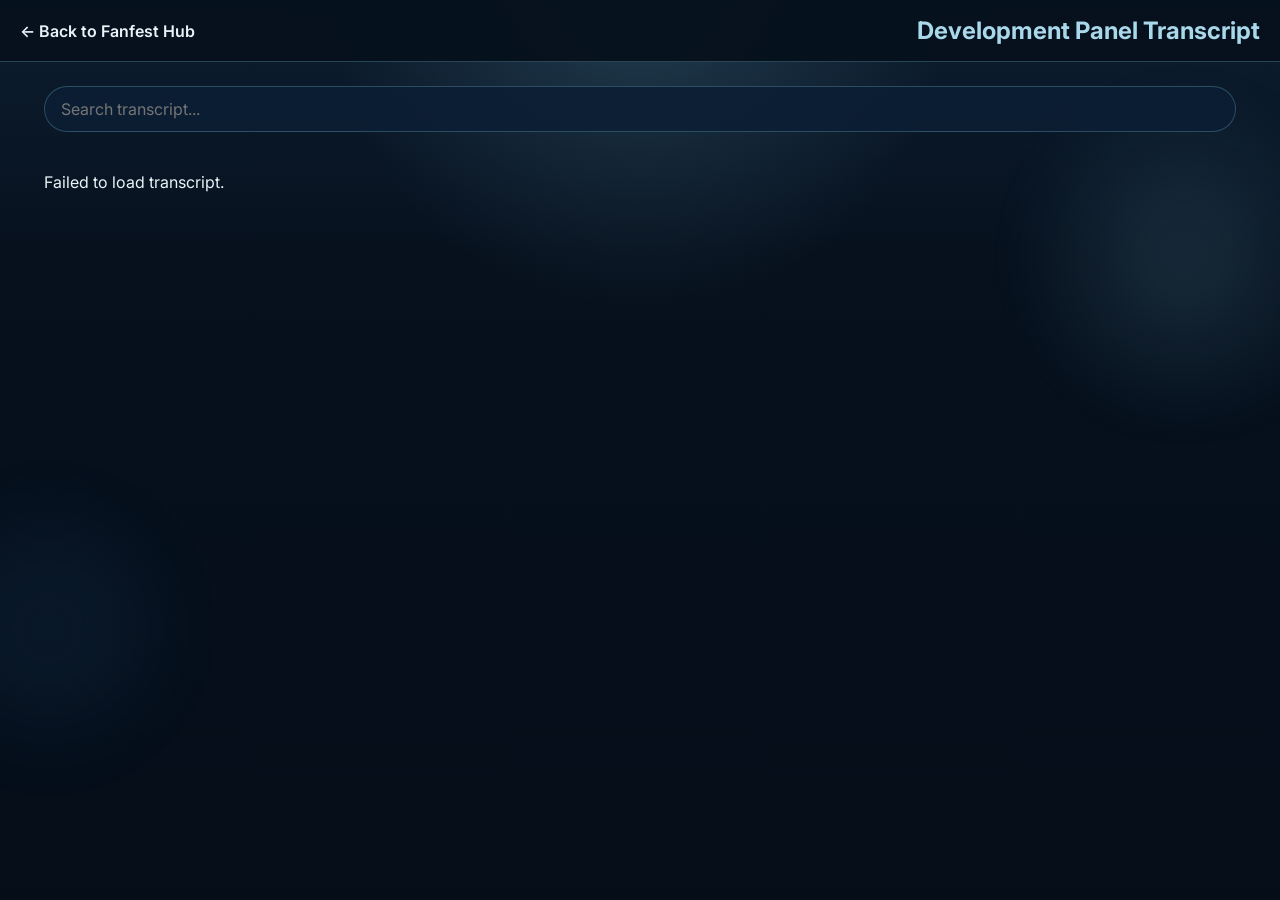
==== dev-panel.html @ 181be1bd "feat: add transcript pages with EU/JP placeholder sections" ====
<!doctype html>
<html lang="en">
  <head>
    <meta charset="utf-8" />
    <meta name="viewport" content="width=device-width, initial-scale=1" />
    <title>FFXIV Evercold Fanfest 2026 - Development Panel Transcript</title>
    <meta name="description" content="Full transcript of the FFXIV NA Fanfest 2026 Development Panel where Evercold's new systems were discussed." />
    <link rel="preconnect" href="https://fonts.googleapis.com" />
    <link rel="preconnect" href="https://fonts.gstatic.com" crossorigin />
    <link href="https://fonts.googleapis.com/css2?family=Inter:wght@400;500;600;700;800&display=swap" rel="stylesheet" />
    <link rel="stylesheet" href="./style.css" />
  </head>
  <body>
    <div class="transcript-page-shell">
      <header class="transcript-header">
        <div class="transcript-header__content">
          <a href="./index.html" class="back-link">← Back to Fanfest Hub</a>
          <h1 id="transcript-title">Development Panel Transcript</h1>
        </div>
      </header>

      <main class="transcript-main">
        <input type="search" id="search-input" placeholder="Search transcript..." />
        <div id="transcript-container" data-transcript="./devpanel_transcript.json"></div>
      </main>
    </div>

    <script src="./transcript.js"></script>
  </body>
</html>
---- style.css ----
:root {
  --bg: #07111e;
  --bg-alt: #0d1e30;
  --panel: rgba(12, 30, 52, 0.88);
  --panel-strong: rgba(7, 17, 30, 0.96);
  --ice: #7ec8e3;
  --ice-bright: #a8d8ea;
  --ice-cold: #4a90d9;
  --ice-deep: #1e3a5f;
  --silver: #b8d4e3;
  --frost: #e8f4f8;
  --border: rgba(126, 200, 227, 0.28);
  --border-strong: rgba(126, 200, 227, 0.55);
  --gold: #7ec8e3;
  --gold-soft: #a8d8ea;
  --text: var(--frost);
  --text-soft: rgba(232, 244, 248, 0.78);
  --text-muted: rgba(184, 212, 227, 0.62);
  --success: #77dd77;
  --danger: #ff8f8f;
  --shadow-soft: 0 18px 40px rgba(0, 0, 0, 0.28);
  --shadow-strong: 0 28px 80px rgba(0, 0, 0, 0.36);
  --radius-xl: 32px;
  --radius-lg: 24px;
  --radius-md: 18px;
  --radius-sm: 14px;
  --max-width: 1240px;
  --transition-fast: 180ms ease;
  --transition-base: 280ms cubic-bezier(0.2, 0.8, 0.2, 1);
}

* {
  box-sizing: border-box;
}

html {
  scroll-behavior: smooth;
  scrollbar-color: rgba(126, 200, 227, 0.55) rgba(7, 17, 30, 0.9);
}

body {
  margin: 0;
  min-height: 100vh;
  overflow-x: hidden;
  font-family: "Inter", system-ui, -apple-system, BlinkMacSystemFont, "Segoe UI", sans-serif;
  color: var(--text);
  background:
    radial-gradient(circle at top, rgba(126, 200, 227, 0.18), transparent 28%),
    linear-gradient(180deg, #0d1e30 0%, var(--bg) 28%, #040d18 100%);
}

body::before,
body::after {
  content: "";
  position: fixed;
  inset: auto;
  z-index: -1;
  pointer-events: none;
  filter: blur(28px);
  opacity: 0.45;
}

body::before {
  top: 4rem;
  right: -6rem;
  width: 24rem;
  height: 24rem;
  background: radial-gradient(circle, rgba(126, 200, 227, 0.34), transparent 65%);
}

body::after {
  left: -8rem;
  bottom: 6rem;
  width: 22rem;
  height: 22rem;
  background: radial-gradient(circle, rgba(74, 144, 217, 0.22), transparent 65%);
}

img,
iframe {
  display: block;
  max-width: 100%;
}

a {
  color: var(--gold-soft);
  text-decoration-color: rgba(168, 216, 234, 0.36);
  text-underline-offset: 0.18em;
}

a:hover {
  text-decoration-color: currentcolor;
}

button,
input,
textarea,
select {
  font: inherit;
}

::selection {
  background: rgba(126, 200, 227, 0.28);
  color: var(--frost);
}

::-webkit-scrollbar {
  width: 0.85rem;
}

::-webkit-scrollbar-track {
  background: rgba(7, 17, 30, 0.88);
}

::-webkit-scrollbar-thumb {
  border: 3px solid rgba(7, 17, 30, 0.88);
  border-radius: 999px;
  background: linear-gradient(180deg, rgba(126, 200, 227, 0.6), rgba(74, 144, 217, 0.45));
}

:focus-visible {
  outline: 2px solid rgba(168, 216, 234, 0.95);
  outline-offset: 3px;
}

.skip-link {
  position: absolute;
  top: -4rem;
  left: 1rem;
  z-index: 50;
  padding: 0.85rem 1.1rem;
  border-radius: 999px;
  background: rgba(232, 244, 248, 0.96);
  color: #03111a;
  font-weight: 700;
  text-decoration: none;
  box-shadow: var(--shadow-soft);
}

.skip-link:focus {
  top: 1rem;
}

.container {
  width: min(100% - 2rem, var(--max-width));
  margin: 0 auto;
}

.page-shell {
  position: relative;
}

.stack-xl {
  display: grid;
  gap: clamp(2rem, 5vw, 3rem);
  padding-bottom: 4rem;
}

.stack-md {
  display: grid;
  gap: 1.5rem;
}

.hero {
  position: relative;
  overflow: clip;
  padding: clamp(3.5rem, 7vw, 5.75rem) 0 clamp(2rem, 5vw, 3.5rem);
}

.hero__backdrop {
  position: absolute;
  inset: 0;
  background:
    radial-gradient(circle at 12% 18%, rgba(126, 200, 227, 0.18), transparent 26%),
    radial-gradient(circle at 85% 15%, rgba(168, 216, 234, 0.18), transparent 25%),
    linear-gradient(180deg, rgba(255, 255, 255, 0.03), transparent 32%);
  pointer-events: none;
}

.hero__content {
  position: relative;
}

.hero__grid {
  display: grid;
  grid-template-columns: minmax(0, 1.2fr) minmax(18rem, 0.8fr);
  gap: clamp(1.5rem, 3.5vw, 2.5rem);
  align-items: stretch;
}

.hero__copy,
.hero__visual-card {
  position: relative;
  border: 1px solid var(--border);
  border-radius: var(--radius-xl);
  background:
    linear-gradient(180deg, rgba(255, 255, 255, 0.05), rgba(255, 255, 255, 0.015) 30%),
    var(--panel);
  box-shadow: var(--shadow-strong);
  backdrop-filter: blur(18px);
}

.hero__copy {
  display: grid;
  gap: clamp(0.95rem, 2vw, 1.3rem);
  align-content: start;
  padding: clamp(1.6rem, 4vw, 2.4rem);
}

.hero__visual-card {
  display: grid;
  gap: 1rem;
  align-content: start;
  padding: 1.1rem;
  overflow: hidden;
}

.hero__visual-badge {
  justify-self: start;
  align-self: start;
  height: fit-content;
  padding: 0.45rem 0.8rem;
  border: 1px solid rgba(119, 221, 119, 0.32);
  border-radius: 999px;
  background: rgba(119, 221, 119, 0.12);
  color: #d4ffd4;
  font-size: 0.78rem;
  font-weight: 700;
  letter-spacing: 0.08em;
  text-transform: uppercase;
}

.hero__visual-brand {
  position: relative;
  display: grid;
  place-items: center;
  min-height: clamp(13rem, 28vw, 18rem);
  padding: clamp(1.25rem, 3vw, 1.75rem);
  border: 1px solid rgba(255, 255, 255, 0.08);
  border-radius: calc(var(--radius-lg) - 4px);
  background:
    radial-gradient(circle at 18% 18%, rgba(168, 216, 234, 0.2), transparent 34%),
    radial-gradient(circle at 78% 22%, rgba(126, 200, 227, 0.16), transparent 28%),
    linear-gradient(160deg, rgba(255, 255, 255, 0.06), rgba(255, 255, 255, 0.02) 38%, rgba(7, 17, 30, 0.32));
  box-shadow:
    inset 0 1px 0 rgba(255, 255, 255, 0.06),
    var(--shadow-soft);
  isolation: isolate;
  overflow: hidden;
}

.hero__visual-brand::before,
.hero__visual-brand::after {
  content: "";
  position: absolute;
  inset: 0;
  pointer-events: none;
}

.hero__visual-brand::before {
  background:
    linear-gradient(125deg, rgba(255, 255, 255, 0.1), transparent 18%),
    linear-gradient(35deg, transparent 0 62%, rgba(168, 216, 234, 0.12) 62% 70%, transparent 70%);
  mix-blend-mode: screen;
}

.hero__visual-brand::after {
  inset: 1rem;
  border: 1px solid rgba(168, 216, 234, 0.18);
  border-radius: calc(var(--radius-lg) - 8px);
}

.hero__visual-brand > * {
  position: relative;
  z-index: 1;
}

.hero__artwork {
  width: 100%;
  min-height: clamp(11rem, 24vw, 15rem);
  object-fit: cover;
  border-radius: calc(var(--radius-lg) - 4px);
  border: 1px solid rgba(255, 255, 255, 0.07);
  background: rgba(255, 255, 255, 0.02);
}

.hero__visual-copy {
  display: grid;
  gap: 0.5rem;
}

.hero__visual-copy p {
  margin: 0;
  color: var(--text-soft);
  line-height: 1.7;
}

.hero__visual-title {
  color: var(--text);
  font-size: 1.05rem;
  font-weight: 700;
}

.hero__stats {
  display: grid;
  grid-template-columns: repeat(3, minmax(0, 1fr));
  gap: 0.8rem;
}

.hero__stat {
  display: grid;
  gap: 0.2rem;
  padding: 0.9rem;
  border: 1px solid rgba(255, 255, 255, 0.07);
  border-radius: var(--radius-md);
  background: rgba(255, 255, 255, 0.035);
}

.hero__stat-value {
  color: var(--ice-bright);
  font-size: 1.05rem;
  font-weight: 800;
}

.hero__stat-label {
  color: var(--text-muted);
  font-size: 0.82rem;
}

.evercold-logo {
  width: min(100%, 25rem);
  max-width: 100%;
  height: auto;
  margin: 0;
  justify-self: center;
  filter: drop-shadow(0 4px 20px rgba(126, 200, 227, 0.35));
}

.hero__trailer {
  position: relative;
  display: grid;
  justify-self: start;
  width: min(100%, 34rem);
  aspect-ratio: 16 / 9;
  margin-block-end: clamp(0.2rem, 0.8vw, 0.5rem);
  overflow: hidden;
  border: 1px solid rgba(126, 200, 227, 0.22);
  border-radius: var(--radius-lg);
  background:
    linear-gradient(180deg, rgba(255, 255, 255, 0.04), rgba(255, 255, 255, 0.015)),
    rgba(7, 17, 30, 0.7);
  box-shadow:
    inset 0 1px 0 rgba(255, 255, 255, 0.04),
    var(--shadow-soft);
  isolation: isolate;
}

.hero__trailer::before {
  content: "";
  position: absolute;
  inset: 0 0 auto;
  z-index: 3;
  height: 1px;
  background: linear-gradient(90deg, transparent, rgba(168, 216, 234, 0.72), transparent);
  pointer-events: none;
}

.hero__trailer::after {
  content: "";
  position: absolute;
  inset: 0;
  z-index: 3;
  border-radius: inherit;
  box-shadow: inset 0 0 0 1px rgba(255, 255, 255, 0.04);
  pointer-events: none;
}

.hero__trailer > * {
  grid-area: 1 / 1;
}

.hero__trailer-poster,
.hero__trailer-player,
.hero__trailer-frame {
  width: 100%;
  height: 100%;
  border-radius: inherit;
}

.hero__trailer-poster {
  position: relative;
  display: block;
  padding: 0;
  border: 0;
  background: transparent;
  color: var(--text);
  cursor: pointer;
  text-align: left;
  transition:
    opacity var(--transition-base),
    transform var(--transition-base),
    filter var(--transition-base);
}

.hero__trailer-image,
.hero__trailer-veil,
.hero__trailer-crystals,
.hero__trailer-badge,
.hero__trailer-play,
.hero__trailer-copy {
  position: absolute;
}

.hero__trailer-image,
.hero__trailer-veil,
.hero__trailer-crystals {
  inset: 0;
}

.hero__trailer-image {
  width: 100%;
  height: 100%;
  object-fit: cover;
  filter: saturate(0.82) brightness(0.68);
  transform: scale(1.02);
  transition:
    transform 420ms var(--transition-base),
    filter 420ms var(--transition-base);
}

.hero__trailer-veil {
  background:
    linear-gradient(180deg, rgba(7, 17, 30, 0.08) 0%, rgba(7, 17, 30, 0.24) 28%, rgba(4, 10, 20, 0.86) 100%),
    radial-gradient(circle at 18% 18%, rgba(168, 216, 234, 0.34), transparent 26%),
    radial-gradient(circle at 82% 14%, rgba(126, 200, 227, 0.22), transparent 22%),
    linear-gradient(135deg, rgba(74, 144, 217, 0.22), rgba(7, 17, 30, 0.08) 50%, rgba(168, 216, 234, 0.16));
}

.hero__trailer-crystals {
  background:
    linear-gradient(125deg, rgba(255, 255, 255, 0.08), transparent 18%),
    linear-gradient(35deg, transparent 0 62%, rgba(168, 216, 234, 0.14) 62% 70%, transparent 70%),
    radial-gradient(circle at 78% 78%, rgba(168, 216, 234, 0.2), transparent 24%);
  mix-blend-mode: screen;
  opacity: 0.9;
}

.hero__trailer-badge {
  top: 1rem;
  left: 1rem;
  z-index: 1;
  padding: 0.48rem 0.8rem;
  border: 1px solid rgba(126, 200, 227, 0.28);
  border-radius: 999px;
  background: rgba(7, 17, 30, 0.58);
  color: var(--ice-bright);
  font-size: 0.7rem;
  font-weight: 700;
  letter-spacing: 0.16em;
  text-transform: uppercase;
  backdrop-filter: blur(12px);
}

.hero__trailer-play {
  top: 50%;
  left: 50%;
  z-index: 1;
  display: grid;
  place-items: center;
  width: clamp(4.25rem, 10vw, 5.4rem);
  aspect-ratio: 1;
  border: 1px solid rgba(168, 216, 234, 0.34);
  border-radius: 50%;
  background:
    linear-gradient(180deg, rgba(255, 255, 255, 0.16), rgba(126, 200, 227, 0.08)),
    rgba(7, 17, 30, 0.62);
  box-shadow:
    0 22px 40px rgba(0, 0, 0, 0.3),
    inset 0 1px 0 rgba(255, 255, 255, 0.14);
  backdrop-filter: blur(18px);
  transform: translate(-50%, -56%);
  transition:
    transform var(--transition-fast),
    box-shadow var(--transition-fast),
    border-color var(--transition-fast);
}

.hero__trailer-play::before {
  content: "";
  position: absolute;
  inset: -0.65rem;
  border: 1px solid rgba(168, 216, 234, 0.18);
  border-radius: inherit;
}

.hero__trailer-play-icon {
  width: 1.15rem;
  height: 1.35rem;
  margin-left: 0.22rem;
  clip-path: polygon(0 0, 100% 50%, 0 100%);
  background: linear-gradient(180deg, #f8fdff, var(--ice-bright));
}

.hero__trailer-copy {
  display: none;
}



.hero__trailer-player {
  position: relative;
  overflow: hidden;
  opacity: 0;
  transform: scale(0.985);
  transition:
    opacity var(--transition-base),
    transform var(--transition-base);
  background:
    linear-gradient(180deg, rgba(255, 255, 255, 0.03), transparent 36%),
    rgba(3, 10, 18, 0.92);
}

.hero__trailer-frame {
  background: #000;
}

.hero__trailer-poster:hover .hero__trailer-image,
.hero__trailer-poster:focus-visible .hero__trailer-image {
  filter: saturate(0.92) brightness(0.74);
  transform: scale(1.06);
}

.hero__trailer-poster:hover .hero__trailer-play,
.hero__trailer-poster:focus-visible .hero__trailer-play {
  border-color: rgba(168, 216, 234, 0.5);
  box-shadow:
    0 26px 44px rgba(0, 0, 0, 0.32),
    inset 0 1px 0 rgba(255, 255, 255, 0.18);
  transform: translate(-50%, -58%) scale(1.03);
}

.hero__trailer-poster:hover .hero__trailer-copy,
.hero__trailer-poster:focus-visible .hero__trailer-copy {
  border-color: rgba(168, 216, 234, 0.34);
}

.hero__trailer.is-loading .hero__trailer-play {
  border-color: rgba(168, 216, 234, 0.52);
  box-shadow:
    0 26px 46px rgba(0, 0, 0, 0.34),
    0 0 0 1px rgba(168, 216, 234, 0.12),
    inset 0 1px 0 rgba(255, 255, 255, 0.18);
}

.hero__trailer.is-loaded .hero__trailer-poster {
  opacity: 0;
  pointer-events: none;
  transform: scale(1.03);
}

.hero__trailer.is-loaded .hero__trailer-player {
  opacity: 1;
  transform: none;
}

.eyebrow {
  margin: 0;
  color: var(--gold-soft);
  font-size: 0.84rem;
  font-weight: 700;
  letter-spacing: 0.22em;
  text-transform: uppercase;
}

.hero h1,
.section-heading h2 {
  margin: 0;
  letter-spacing: -0.04em;
  line-height: 1.02;
}

.hero h1 {
  max-width: 12.5ch;
}

.hero__title {
  display: grid;
  gap: clamp(0.18rem, 0.7vw, 0.5rem);
}

.hero__title-main,
.hero__title-sub {
  display: block;
}

.hero__title-main {
  font-size: clamp(2.45rem, 4.7vw, 3.85rem);
}

.hero__title-sub {
  color: var(--ice-bright);
  font-size: clamp(1rem, 1.9vw, 1.5rem);
  font-weight: 700;
  letter-spacing: 0.18em;
  line-height: 1.18;
  text-transform: uppercase;
  text-shadow: 0 0 24px rgba(126, 200, 227, 0.22);
}

.hero__lede {
  max-width: 56ch;
  margin: 0;
  color: var(--text-soft);
  font-size: clamp(1rem, 2vw, 1.15rem);
  line-height: 1.72;
}

.hero__actions,
.bingo-toolbar,
.section-heading {
  display: flex;
  align-items: flex-start;
  justify-content: space-between;
  gap: 1rem;
  flex-wrap: wrap;
}

.hero__actions {
  margin-top: 0.15rem;
}

.hero__resource {
  display: grid;
  gap: 0.55rem;
  justify-items: start;
  width: fit-content;
  max-width: 100%;
  padding: 0.95rem 1rem;
  border: 1px solid rgba(126, 200, 227, 0.18);
  border-radius: var(--radius-md);
  background:
    linear-gradient(135deg, rgba(255, 255, 255, 0.055), rgba(126, 200, 227, 0.08)),
    rgba(6, 19, 33, 0.56);
  box-shadow: inset 0 1px 0 rgba(255, 255, 255, 0.04);
}

.hero__resource-label {
  margin: 0;
  color: var(--text-muted);
  font-size: 0.78rem;
  font-weight: 700;
  letter-spacing: 0.08em;
  text-transform: uppercase;
}

.hero__resource-link {
  display: inline-flex;
  align-items: center;
  gap: 0.55rem;
  min-height: 2.85rem;
  padding: 0.72rem 1rem;
  border: 1px solid var(--border);
  border-radius: 999px;
  background: rgba(255, 255, 255, 0.04);
  color: var(--gold-soft);
  font-weight: 700;
  text-decoration: none;
  box-shadow: 0 10px 24px rgba(0, 0, 0, 0.14);
  transition:
    transform var(--transition-fast),
    border-color var(--transition-fast),
    background var(--transition-fast),
    color var(--transition-fast),
    box-shadow var(--transition-fast);
}

.hero__resource-link:hover,
.hero__resource-link:focus-visible {
  transform: translateY(-1px);
  border-color: var(--border-strong);
  background: rgba(126, 200, 227, 0.14);
  color: var(--frost);
  box-shadow: 0 14px 28px rgba(0, 0, 0, 0.18);
}

.hero__resource-link span {
  font-size: 1rem;
}

.button {
  display: inline-flex;
  align-items: center;
  justify-content: center;
  min-height: 3rem;
  padding: 0.85rem 1.25rem;
  border: 1px solid transparent;
  border-radius: 999px;
  font-weight: 700;
  text-decoration: none;
  cursor: pointer;
  transition:
    transform var(--transition-fast),
    border-color var(--transition-fast),
    background var(--transition-fast),
    color var(--transition-fast),
    box-shadow var(--transition-fast);
}

.button:hover,
.button:focus-visible,
.stream-selector__button:hover,
.stream-selector__button:focus-visible,
.bingo-square:hover,
.bingo-square:focus-visible,
.event-card:hover,
.event-card:focus-within,
.liveblog-entry:hover,
.liveblog-entry:focus-within {
  transform: translateY(-2px);
}

.button--primary {
  background: linear-gradient(135deg, rgba(168, 216, 234, 0.92), rgba(126, 200, 227, 0.82));
  color: #041119;
  box-shadow: 0 16px 32px rgba(74, 144, 217, 0.24);
}

.button--secondary {
  border-color: var(--border);
  background: rgba(255, 255, 255, 0.04);
  color: var(--text);
}

.panel {
  position: relative;
  overflow: clip;
  padding: clamp(1.35rem, 3vw, 2rem);
  border: 1px solid var(--border);
  border-radius: var(--radius-xl);
  background:
    linear-gradient(180deg, rgba(255, 255, 255, 0.05), rgba(255, 255, 255, 0.015) 28%),
    var(--panel);
  box-shadow: var(--shadow-strong);
  backdrop-filter: blur(18px);
}

.panel::before {
  content: "";
  position: absolute;
  inset: 0 0 auto;
  height: 1px;
  background: linear-gradient(90deg, transparent, rgba(168, 216, 234, 0.42), transparent);
  pointer-events: none;
}

.section-copy,
.section-meta-note {
  margin: 0;
  color: var(--text-soft);
  line-height: 1.7;
}

.section-copy {
  max-width: 58ch;
}

.section-heading__meta {
  display: grid;
  gap: 0.6rem;
}

.section-meta-note {
  font-size: 0.92rem;
  color: var(--text-muted);
}

.event-grid {
  display: grid;
  grid-template-columns: repeat(3, minmax(0, 1fr));
  gap: 1rem;
}

.event-card {
  display: grid;
  gap: 1rem;
  padding: 1.25rem;
  border: 1px solid rgba(255, 255, 255, 0.08);
  border-radius: var(--radius-lg);
  background:
    linear-gradient(180deg, rgba(126, 200, 227, 0.1), rgba(255, 255, 255, 0.02)),
    rgba(255, 255, 255, 0.02);
  box-shadow: inset 0 1px 0 rgba(255, 255, 255, 0.03);
  transition:
    transform var(--transition-fast),
    border-color var(--transition-fast),
    box-shadow var(--transition-fast),
    background var(--transition-fast);
}

.event-card.is-live {
  border-color: rgba(119, 221, 119, 0.45);
  box-shadow:
    inset 0 0 0 1px rgba(119, 221, 119, 0.16),
    0 22px 42px rgba(0, 0, 0, 0.2);
}

.event-card__topline {
  display: flex;
  align-items: center;
  justify-content: space-between;
  gap: 0.75rem;
}

.event-card__label,
.event-card__location,
.event-card__meta,
.bingo-toolbar__note,
.bingo-toolbar__progress {
  margin: 0;
}

.event-card h3 {
  margin: 0;
  font-size: 1.45rem;
}

.event-card__location {
  color: var(--text-soft);
}

.event-card__countdown {
  margin: 0;
  color: var(--gold-soft);
  font-size: clamp(1.5rem, 3vw, 2.1rem);
  font-weight: 800;
  letter-spacing: 0.08em;
}

.event-card__meta {
  color: var(--text-muted);
  line-height: 1.6;
}

.status-pill {
  display: inline-flex;
  align-items: center;
  justify-content: center;
  padding: 0.45rem 0.75rem;
  border-radius: 999px;
  background: rgba(255, 255, 255, 0.08);
  color: var(--text-soft);
  font-size: 0.76rem;
  font-weight: 700;
  letter-spacing: 0.08em;
  text-transform: uppercase;
}

.status-pill.is-live {
  background: rgba(119, 221, 119, 0.16);
  color: #d7ffd7;
}

.status-pill.is-upcoming {
  background: rgba(126, 200, 227, 0.18);
  color: var(--frost);
}

.status-pill.is-ended {
  background: rgba(255, 255, 255, 0.07);
}

.stream-selector {
  display: inline-flex;
  gap: 0.7rem;
  padding: 0.35rem;
  border: 1px solid rgba(255, 255, 255, 0.08);
  border-radius: 999px;
  background: rgba(255, 255, 255, 0.03);
}

.stream-selector__button {
  min-width: 5.5rem;
  padding: 0.78rem 1rem;
  border: 1px solid transparent;
  border-radius: 999px;
  background: transparent;
  color: var(--text);
  cursor: pointer;
  transition:
    border-color var(--transition-fast),
    background var(--transition-fast),
    color var(--transition-fast),
    transform var(--transition-fast),
    box-shadow var(--transition-fast);
}

.stream-selector__button.is-active {
  border-color: var(--border-strong);
  background: rgba(126, 200, 227, 0.16);
  color: var(--gold-soft);
  box-shadow: 0 10px 24px rgba(0, 0, 0, 0.18);
}

.liveblog-selector {
  display: flex;
  gap: 0.7rem;
  max-width: 100%;
  padding: 0.35rem;
  border: 1px solid rgba(255, 255, 255, 0.08);
  border-radius: 999px;
  background: rgba(255, 255, 255, 0.03);
  overflow-x: auto;
  scrollbar-width: thin;
  scrollbar-color: rgba(255, 255, 255, 0.18) transparent;
  scroll-snap-type: x proximity;
}

.liveblog-selector::-webkit-scrollbar {
  height: 0.4rem;
}

.liveblog-selector::-webkit-scrollbar-thumb {
  border-radius: 999px;
  background: rgba(255, 255, 255, 0.18);
}

.liveblog-selector__button {
  flex: 0 0 auto;
  min-width: 8.75rem;
  padding: 0.78rem 1rem;
  border: 1px solid transparent;
  border-radius: 999px;
  background: transparent;
  color: var(--text);
  cursor: pointer;
  scroll-snap-align: start;
  transition:
    border-color var(--transition-fast),
    background var(--transition-fast),
    color var(--transition-fast),
    transform var(--transition-fast),
    box-shadow var(--transition-fast);
}

.liveblog-selector__button.is-active {
  border-color: var(--border-strong);
  background: rgba(126, 200, 227, 0.16);
  color: var(--gold-soft);
  box-shadow: 0 10px 24px rgba(0, 0, 0, 0.18);
}

.liveblog-selector__button:hover,
.liveblog-selector__button:focus-visible {
  border-color: rgba(255, 255, 255, 0.12);
  transform: translateY(-1px);
}

.stream-panel {
  display: grid;
}

.stream-view {
  display: none;
  gap: 1rem;
}

.stream-view.is-active {
  display: grid;
}

.stream-stage {
  position: relative;
  display: grid;
  overflow: hidden;
  aspect-ratio: 16 / 9;
  border: 1px solid rgba(255, 255, 255, 0.08);
  border-radius: calc(var(--radius-xl) - 4px);
  background:
    linear-gradient(180deg, rgba(255, 255, 255, 0.04), transparent 32%),
    var(--panel-strong);
  box-shadow: inset 0 1px 0 rgba(255, 255, 255, 0.03);
}

.stream-stage > * {
  grid-area: 1 / 1;
}

.stream-frame,
.stream-placeholder {
  width: 100%;
  height: 100%;
  min-width: 0;
  min-height: 0;
  border-radius: calc(var(--radius-xl) - 4px);
  overflow: hidden;
}

.stream-frame {
  position: relative;
}

.stream-frame iframe {
  width: 100%;
  height: 100%;
  border: 0;
  border-radius: calc(var(--radius-xl) - 4px);
  background: #000;
}

.stream-placeholder {
  display: grid;
  place-items: center;
  padding: 2rem;
  background:
    linear-gradient(180deg, rgba(255, 255, 255, 0.04), transparent 30%),
    linear-gradient(135deg, rgba(255, 255, 255, 0.02), rgba(126, 200, 227, 0.08));
}

.stream-placeholder__content {
  display: grid;
  gap: 0.9rem;
  max-width: 40rem;
  text-align: center;
}

.stream-placeholder__icon {
  width: 4.2rem;
  height: 4.2rem;
  margin: 0 auto;
  border: 1px solid rgba(255, 255, 255, 0.08);
  border-radius: 50%;
  display: grid;
  place-items: center;
  color: var(--ice-bright);
  font-size: 1.55rem;
  background: rgba(255, 255, 255, 0.04);
  box-shadow: 0 14px 30px rgba(0, 0, 0, 0.18);
}

.stream-placeholder__content h3,
.stream-meta-card h3,
.liveblog-entry h3 {
  margin: 0;
}

.stream-placeholder__content p,
.stream-meta-card p,
.liveblog-entry p,
.empty-state p {
  margin: 0;
  color: var(--text-soft);
  line-height: 1.75;
}

.stream-meta-card {
  display: grid;
  gap: 0.9rem;
  padding: 1.2rem 1.25rem;
  border: 1px solid rgba(255, 255, 255, 0.08);
  border-radius: var(--radius-lg);
  background: rgba(255, 255, 255, 0.03);
  box-shadow: inset 0 1px 0 rgba(255, 255, 255, 0.03);
}

.stream-meta-card__header {
  display: flex;
  align-items: center;
  justify-content: space-between;
  gap: 0.75rem;
  flex-wrap: wrap;
}

.stream-meta__eyebrow,
.liveblog-entry time {
  color: var(--gold-soft);
  font-size: 0.88rem;
  font-weight: 700;
}

.stream-meta__status {
  padding: 0.42rem 0.75rem;
  border-radius: 999px;
  border: 1px solid rgba(255, 255, 255, 0.08);
  background: rgba(255, 255, 255, 0.04);
  color: var(--text-soft);
  font-size: 0.78rem;
  font-weight: 700;
  text-transform: uppercase;
  letter-spacing: 0.08em;
}

.stream-meta-grid {
  display: grid;
  grid-template-columns: repeat(3, minmax(0, 1fr));
  gap: 0.85rem;
  margin: 0;
}

.stream-meta-grid div {
  display: grid;
  gap: 0.25rem;
  padding-top: 0.85rem;
  border-top: 1px solid rgba(255, 255, 255, 0.06);
}

.stream-meta-grid dt {
  color: var(--text-muted);
  font-size: 0.82rem;
  font-weight: 600;
}

.stream-meta-grid dd {
  margin: 0;
  color: var(--text);
}

.bingo-toolbar {
  align-items: center;
}

.bingo-toolbar__note {
  color: var(--text-soft);
}

.bingo-toolbar__progress {
  padding: 0.5rem 0.85rem;
  border: 1px solid rgba(255, 255, 255, 0.08);
  border-radius: 999px;
  background: rgba(255, 255, 255, 0.03);
  color: var(--gold-soft);
  font-weight: 700;
}

.bingo-grid {
  display: grid;
  grid-template-columns: repeat(5, minmax(0, 1fr));
  gap: 0.85rem;
}

.bingo-square {
  display: flex;
  min-height: 8rem;
  padding: 1rem;
  border: 1px solid rgba(255, 255, 255, 0.08);
  border-radius: var(--radius-md);
  background:
    linear-gradient(180deg, rgba(255, 255, 255, 0.045), rgba(255, 255, 255, 0.02)),
    rgba(255, 255, 255, 0.02);
  color: var(--text);
  text-align: left;
  cursor: pointer;
  box-shadow: inset 0 1px 0 rgba(255, 255, 255, 0.03);
  transition:
    transform var(--transition-fast),
    background var(--transition-fast),
    border-color var(--transition-fast),
    color var(--transition-fast),
    box-shadow var(--transition-fast);
}

.bingo-square__text {
  margin: auto 0;
  font-size: 0.95rem;
  line-height: 1.5;
}

.bingo-square.is-checked {
  border-color: var(--border-strong);
  background:
    linear-gradient(180deg, rgba(126, 200, 227, 0.24), rgba(74, 144, 217, 0.16)),
    rgba(255, 255, 255, 0.03);
  color: var(--frost);
  box-shadow:
    inset 0 0 0 1px rgba(126, 200, 227, 0.2),
    0 18px 30px rgba(0, 0, 0, 0.16);
}

.bingo-square.is-free {
  position: relative;
}

.bingo-square.is-free::after {
  content: "FREE";
  position: absolute;
  top: 0.85rem;
  right: 0.85rem;
  color: var(--gold-soft);
  font-size: 0.7rem;
  font-weight: 800;
  letter-spacing: 0.12em;
}

.liveblog-feed {
  display: grid;
  gap: 1rem;
}

.liveblog-feed.is-transitioning {
  animation: liveblog-feed-swap 220ms ease;
}

.liveblog-entry,
.empty-state {
  padding: 1.2rem 1.25rem;
  border: 1px solid rgba(255, 255, 255, 0.08);
  border-radius: var(--radius-lg);
  background:
    linear-gradient(180deg, rgba(255, 255, 255, 0.04), rgba(255, 255, 255, 0.02)),
    rgba(255, 255, 255, 0.02);
  box-shadow:
    inset 0 1px 0 rgba(255, 255, 255, 0.03),
    0 12px 28px rgba(0, 0, 0, 0.12);
  transition:
    transform var(--transition-fast),
    border-color var(--transition-fast),
    box-shadow var(--transition-fast);
}

.liveblog-entry {
  display: grid;
  gap: 0.8rem;
}

.liveblog-entry__header {
  display: flex;
  align-items: center;
  justify-content: space-between;
  gap: 0.75rem;
  flex-wrap: wrap;
}

.liveblog-chip {
  display: inline-flex;
  align-items: center;
  padding: 0.35rem 0.65rem;
  border-radius: 999px;
  font-size: 0.76rem;
  font-weight: 700;
  letter-spacing: 0.08em;
  text-transform: uppercase;
}

.liveblog-chip--positive {
  background: rgba(119, 221, 119, 0.14);
  color: #d7ffd7;
}

.liveblog-chip--mixed {
  background: rgba(255, 200, 120, 0.14);
  color: #ffe1a6;
}

.liveblog-chip--neutral {
  background: rgba(184, 212, 227, 0.12);
  color: var(--silver);
}

.liveblog-chip--negative {
  background: rgba(255, 143, 143, 0.14);
  color: #ffd4d4;
}

.liveblog-chip--prediction {
  background: rgba(168, 216, 234, 0.2);
  color: var(--ice-bright);
  border: 1px solid rgba(126, 200, 227, 0.4);
}

.liveblog-prediction-media {
  margin-top: 0.75rem;
  border-radius: var(--radius-md);
  overflow: hidden;
  border: 1px solid rgba(255, 255, 255, 0.08);
}

.liveblog-prediction-media img {
  width: 100%;
  display: block;
}

.liveblog-prediction-caption {
  padding: 0.6rem 0.9rem;
  background: rgba(255, 255, 255, 0.03);
  font-size: 0.85rem;
  color: var(--text-muted);
  text-align: center;
}

.liveblog-sources {
  display: flex;
  flex-wrap: wrap;
  gap: 0.65rem;
  margin: 0;
  padding: 0;
  list-style: none;
}

.liveblog-sources a {
  display: inline-flex;
  padding: 0.45rem 0.7rem;
  border: 1px solid rgba(255, 255, 255, 0.08);
  border-radius: 999px;
  background: rgba(255, 255, 255, 0.03);
  text-decoration: none;
}

@keyframes liveblog-feed-swap {
  from {
    opacity: 0.4;
    transform: translateY(0.45rem);
  }

  to {
    opacity: 1;
    transform: translateY(0);
  }
}

.site-footer {
  display: flex;
  justify-content: space-between;
  gap: 1rem;
  flex-wrap: wrap;
  padding: 0 0 2rem;
  color: var(--text-muted);
}

.site-footer p {
  margin: 0;
}

.site-footer .transcript-links {
  width: 100%;
  margin-top: 0.5rem;
}

.site-footer .transcript-links a {
  color: var(--frost-40);
  text-decoration: none;
}

.site-footer .transcript-links a:hover {
  color: var(--frost-30);
  text-decoration: underline;
}

.transcript-page-shell {
  display: grid;
  grid-template-rows: auto 1fr;
  min-height: 100vh;
}

.transcript-header {
  padding: 1rem;
  border-bottom: 1px solid var(--border);
  background: var(--panel-strong);
  backdrop-filter: blur(18px);
  position: sticky;
  top: 0;
  z-index: 10;
}

.transcript-header__content {
  display: flex;
  justify-content: space-between;
  align-items: center;
  max-width: var(--max-width);
  margin: 0 auto;
}

.transcript-header h1 {
  margin: 0;
  font-size: 1.5rem;
  color: var(--ice-bright);
}

.transcript-header .back-link {
  color: var(--frost);
  text-decoration: none;
  font-weight: 600;
}

.transcript-header .back-link:hover {
  text-decoration: underline;
}

.transcript-main {
  padding: 1.5rem;
  max-width: var(--max-width);
  margin: 0 auto;
  width: 100%;
}

#search-input {
  width: 100%;
  padding: 0.75rem 1rem;
  border: 1px solid var(--border);
  border-radius: 999px;
  background: var(--panel);
  color: var(--frost);
  font-size: 1rem;
  margin-bottom: 1.5rem;
}

#search-input:focus {
  outline: none;
  border-color: var(--border-strong);
}

.transcript-segment {
  display: grid;
  grid-template-columns: 60px 1fr;
  gap: 1rem;
  padding: 0.5rem 0;
  border-bottom: 1px solid var(--border);
}

.transcript-segment:last-child {
  border-bottom: none;
}

.transcript-timestamp {
  color: var(--text-muted);
  font-size: 0.9rem;
  text-decoration: none;
}

.transcript-timestamp:hover {
  text-decoration: underline;
}

.transcript-text {
  margin: 0;
  line-height: 1.7;
  color: var(--text-soft);
}
}

code {
  font-family: "SFMono-Regular", Consolas, "Liberation Mono", Menlo, monospace;
  font-size: 0.94em;
  color: var(--gold-soft);
}

body.is-ready .hero__copy,
body.is-ready .hero__visual-card,
body.is-ready .panel {
  animation: fade-up 620ms var(--transition-base) both;
}

body.is-ready .hero__visual-card {
  animation-delay: 80ms;
}

body.is-ready .panel:nth-of-type(2) {
  animation-delay: 120ms;
}

@keyframes fade-up {
  from {
    opacity: 0;
    transform: translateY(16px);
  }

  to {
    opacity: 1;
    transform: translateY(0);
  }
}

@media (max-width: 1100px) {
  .hero__grid {
    grid-template-columns: 1fr;
  }

  .event-grid {
    grid-template-columns: repeat(2, minmax(0, 1fr));
  }
}

@media (max-width: 860px) {
  .event-grid,
  .stream-meta-grid {
    grid-template-columns: 1fr;
  }

  .hero__stats {
    grid-template-columns: 1fr;
  }

  .bingo-grid {
    grid-template-columns: repeat(3, minmax(0, 1fr));
  }
}

@media (max-width: 700px) {
  .hero {
    padding-top: 2.75rem;
  }

  .hero__copy,
  .panel {
    padding: 1.15rem;
  }

  .hero__visual-card {
    padding: 1rem;
  }

  .hero__visual-brand {
    min-height: 11.5rem;
  }

  .hero__trailer-badge {
    top: 0.8rem;
    left: 0.8rem;
  }

  .hero__trailer-copy {
    right: 0.8rem;
    bottom: 0.8rem;
    left: 0.8rem;
    padding: 0.85rem 0.9rem;
  }

  .stream-selector {
    width: 100%;
    justify-content: stretch;
  }

  .stream-selector__button {
    flex: 1 1 0;
    min-width: 0;
  }

  .liveblog-selector {
    width: 100%;
    border-radius: var(--radius-lg);
  }

  .bingo-grid {
    grid-template-columns: repeat(2, minmax(0, 1fr));
  }
}

@media (max-width: 540px) {
  .container {
    width: min(100% - 1rem, var(--max-width));
  }

  .hero h1 {
    max-width: none;
  }

  .hero__trailer {
    width: 100%;
  }

  .hero__trailer-play {
    width: 4rem;
  }

  .hero__trailer-title {
    font-size: 0.95rem;
  }

  .button,
  .stream-selector__button,
  .hero__resource {
    width: 100%;
  }

  .hero__actions,
  .stream-selector {
    width: 100%;
  }

  .hero__resource-link {
    width: 100%;
    justify-content: space-between;
  }

  .liveblog-selector {
    width: 100%;
    padding-bottom: 0.55rem;
  }

  .liveblog-selector__button {
    width: auto;
    min-width: 10rem;
  }

  .bingo-toolbar__progress {
    order: 3;
  }

  .bingo-grid {
    grid-template-columns: 1fr;
  }

  .bingo-square {
    min-height: 7rem;
  }

  .event-card__countdown {
    font-size: 1.28rem;
    letter-spacing: 0.04em;
  }

  .stream-stage {
    aspect-ratio: 4 / 3;
  }
}

@media (prefers-reduced-motion: reduce) {
  html {
    scroll-behavior: auto;
  }

  *,
  *::before,
  *::after {
    animation: none;
    transition: none;
  }
}

/* Transcript Grid Section */
.transcript-grid {
  display: grid;
  grid-template-columns: repeat(3, minmax(0, 1fr));
  gap: 1rem;
}

.transcript-card {
  position: relative;
  display: grid;
  gap: 1.25rem;
  padding: 1.25rem;
  border: 1px solid rgba(255, 255, 255, 0.08);
  border-radius: var(--radius-lg);
  background:
    linear-gradient(180deg, rgba(126, 200, 227, 0.1), rgba(255, 255, 255, 0.02)),
    rgba(255, 255, 255, 0.02);
  box-shadow: inset 0 1px 0 rgba(255, 255, 255, 0.03);
  transition:
    transform var(--transition-fast),
    border-color var(--transition-fast),
    box-shadow var(--transition-fast);
}

.transcript-card:hover,
.transcript-card:focus-within {
  transform: translateY(-2px);
  border-color: var(--border);
  box-shadow:
    inset 0 1px 0 rgba(255, 255, 255, 0.03),
    0 14px 28px rgba(0, 0, 0, 0.16);
}

.transcript-card__header h3 {
  margin: 0;
  font-size: 1.45rem;
}

.transcript-card__location {
  margin: 0;
  color: var(--text-soft);
}

.transcript-card__links {
  display: grid;
  gap: 0.75rem;
}

.transcript-card__links .button {
  width: 100%;
  text-align: center;
}

.transcript-card.is-placeholder {
  pointer-events: none;
  user-select: none;
}

.transcript-card.is-placeholder > * {
    filter: blur(4px);
}

.transcript-card__placeholder-overlay {
  position: absolute;
  inset: 0;
  display: grid;
  place-items: center;
  border-radius: inherit;
  background: rgba(7, 17, 30, 0.6);
  backdrop-filter: blur(2px);
  filter: none; /* Un-blur the overlay itself */
}

.transcript-card__placeholder-overlay p {
  margin: 0;
  padding: 0.6rem 1.2rem;
  border-radius: 999px;
  background: rgba(126, 200, 227, 0.2);
  color: var(--frost);
  font-weight: 700;
  font-size: 0.9rem;
  border: 1px solid var(--border);
}

@media (max-width: 1100px) {
  .transcript-grid {
    grid-template-columns: 1fr;
  }
}
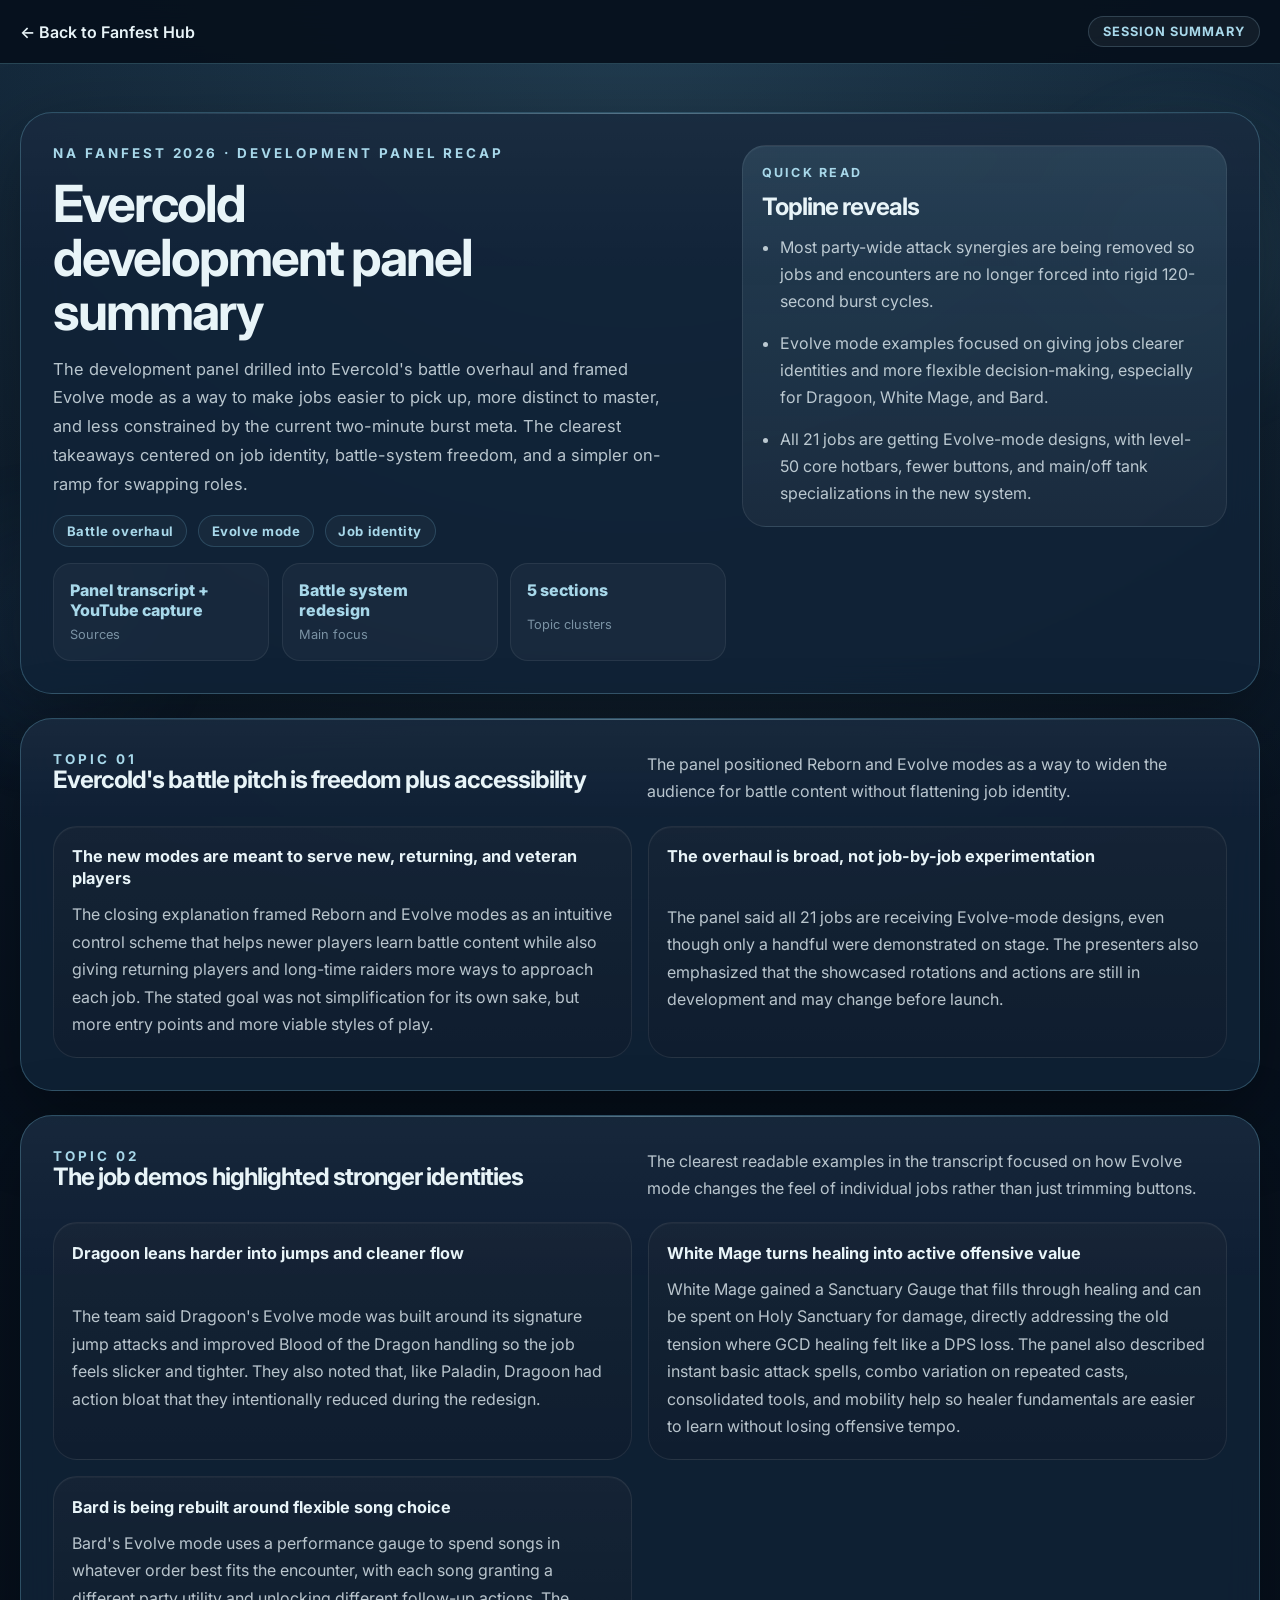
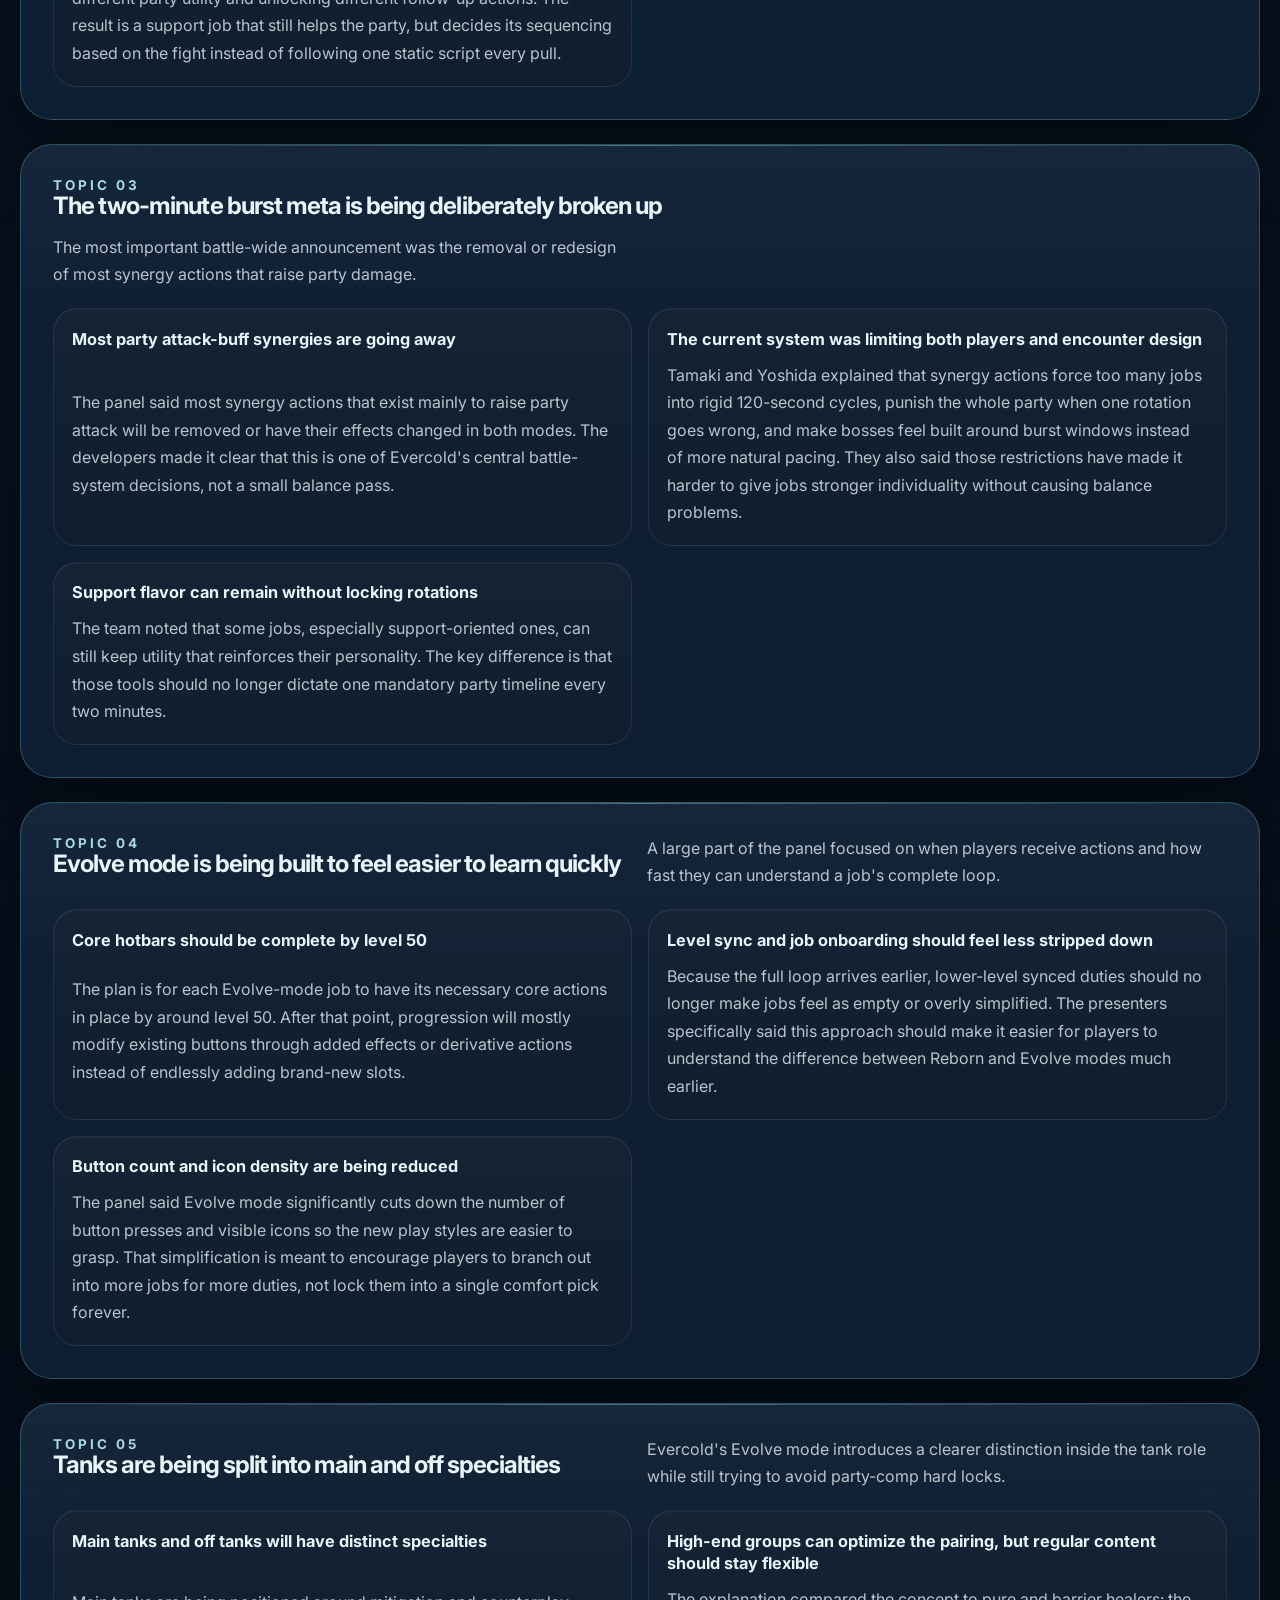
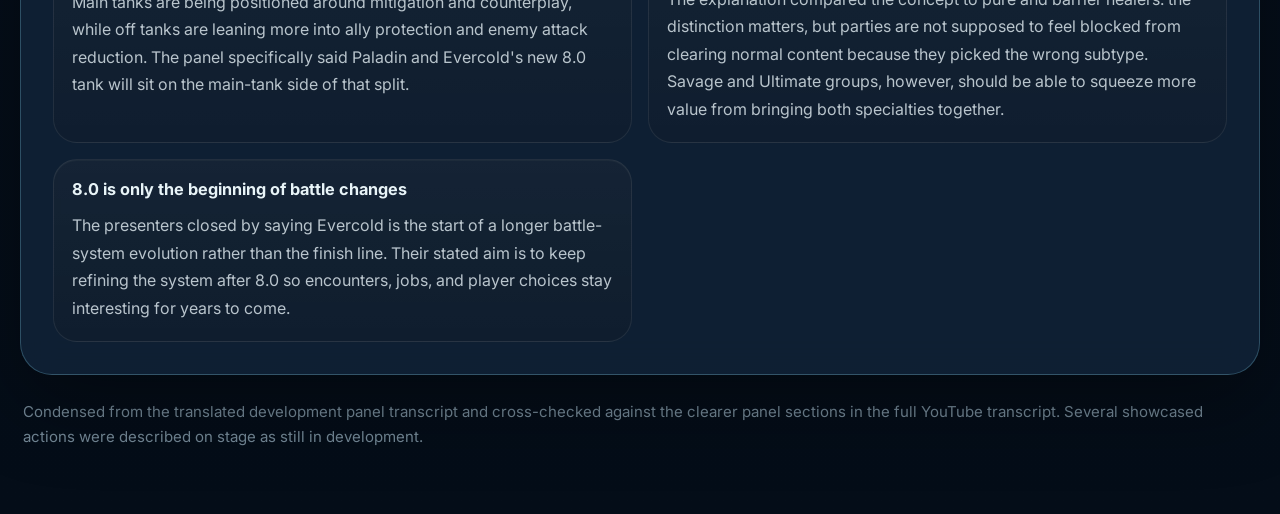
==== commit 469fb64b: "feat: redesign transcript pages with key points summaries" ====
--- a/dev-panel.html
+++ b/dev-panel.html
@@ -4,28 +4,29 @@
   <head>
     <meta charset="utf-8" />
     <meta name="viewport" content="width=device-width, initial-scale=1" />
-    <title>FFXIV Evercold Fanfest 2026 - Development Panel Transcript</title>
-    <meta name="description" content="Full transcript of the FFXIV NA Fanfest 2026 Development Panel where Evercold's new systems were discussed." />
+    <title>FFXIV Evercold Fanfest 2026 - Development Panel Summary</title>
+    <meta name="description" content="Key battle-system changes and summarized highlights from the FFXIV NA Fanfest 2026 development panel." />
     <link rel="preconnect" href="https://fonts.googleapis.com" />
     <link rel="preconnect" href="https://fonts.gstatic.com" crossorigin />
     <link href="https://fonts.googleapis.com/css2?family=Inter:wght@400;500;600;700;800&display=swap" rel="stylesheet" />
     <link rel="stylesheet" href="./style.css" />
   </head>
   <body>
-    <div class="transcript-page-shell">
-      <header class="transcript-header">
+    <div class="transcript-page-shell summary-page-shell">
+      <header class="transcript-header summary-header">
         <div class="transcript-header__content">
           <a href="./index.html" class="back-link">← Back to Fanfest Hub</a>
-          <h1 id="transcript-title">Development Panel Transcript</h1>
+          <p class="summary-header__tag">Session summary</p>
         </div>
       </header>
 
-      <main class="transcript-main">
-        <input type="search" id="search-input" placeholder="Search transcript..." />
-        <div id="transcript-container" data-transcript="./devpanel_transcript.json"></div>
+      <main class="summary-main container">
+        <div id="summary-root" data-summary="./devpanel_summary.json">
+          <p class="summary-loading">Loading dev panel summary…</p>
+        </div>
       </main>
     </div>
 
-    <script src="./transcript.js"></script>
+    <script src="./summary.js"></script>
   </body>
 </html>
--- a/style.css
+++ b/style.css
@@ -1434,6 +1434,218 @@
   line-height: 1.7;
   color: var(--text-soft);
 }
+
+.summary-header__tag {
+  margin: 0;
+  padding: 0.45rem 0.85rem;
+  border: 1px solid rgba(168, 216, 234, 0.2);
+  border-radius: 999px;
+  background: rgba(255, 255, 255, 0.05);
+  color: var(--ice-bright);
+  font-size: 0.8rem;
+  font-weight: 700;
+  letter-spacing: 0.08em;
+  text-transform: uppercase;
+}
+
+.summary-main {
+  width: min(100% - 2rem, var(--max-width));
+  padding: clamp(1.5rem, 4vw, 3rem) 0 4rem;
+}
+
+.summary-stack {
+  display: grid;
+  gap: 1.5rem;
+}
+
+.summary-loading,
+.summary-source-note {
+  margin: 0;
+  color: var(--text-soft);
+  line-height: 1.7;
+}
+
+.summary-loading {
+  padding: 1rem 0;
+}
+
+.summary-hero {
+  overflow: hidden;
+}
+
+.summary-hero__grid {
+  display: grid;
+  grid-template-columns: minmax(0, 1.25fr) minmax(18rem, 0.9fr);
+  gap: 1rem;
+  align-items: start;
+}
+
+.summary-hero__copy {
+  display: grid;
+  gap: 1rem;
+}
+
+.summary-hero h1,
+.summary-section h2,
+.summary-glance h2 {
+  margin: 0;
+  letter-spacing: -0.04em;
+  line-height: 1.05;
+}
+
+.summary-hero h1 {
+  max-width: 13ch;
+  font-size: clamp(2.25rem, 4vw, 3.4rem);
+}
+
+.summary-hero__overview {
+  max-width: 62ch;
+  margin: 0;
+  color: var(--text-soft);
+  font-size: 1.03rem;
+  line-height: 1.75;
+}
+
+.summary-tag-list {
+  display: flex;
+  flex-wrap: wrap;
+  gap: 0.65rem;
+  margin: 0;
+  padding: 0;
+  list-style: none;
+}
+
+.summary-tag {
+  padding: 0.45rem 0.8rem;
+  border: 1px solid rgba(126, 200, 227, 0.2);
+  border-radius: 999px;
+  background: rgba(255, 255, 255, 0.03);
+  color: var(--ice-bright);
+  font-size: 0.82rem;
+  font-weight: 700;
+  letter-spacing: 0.04em;
+}
+
+.summary-stat-grid {
+  display: grid;
+  grid-template-columns: repeat(3, minmax(0, 1fr));
+  gap: 0.8rem;
+}
+
+.summary-stat {
+  display: grid;
+  gap: 0.3rem;
+  padding: 1rem;
+  border: 1px solid rgba(255, 255, 255, 0.07);
+  border-radius: var(--radius-md);
+  background: rgba(255, 255, 255, 0.035);
+}
+
+.summary-stat__value {
+  color: var(--ice-bright);
+  font-size: 1rem;
+  font-weight: 800;
+}
+
+.summary-stat__label {
+  color: var(--text-muted);
+  font-size: 0.8rem;
+  line-height: 1.5;
+}
+
+.summary-glance {
+  display: grid;
+  gap: 0.9rem;
+  padding: 1.15rem;
+  border: 1px solid rgba(255, 255, 255, 0.08);
+  border-radius: var(--radius-lg);
+  background:
+    linear-gradient(180deg, rgba(126, 200, 227, 0.12), rgba(255, 255, 255, 0.02)),
+    rgba(255, 255, 255, 0.025);
+  box-shadow: inset 0 1px 0 rgba(255, 255, 255, 0.04);
+}
+
+.summary-glance__eyebrow {
+  margin: 0;
+  color: var(--gold-soft);
+  font-size: 0.78rem;
+  font-weight: 700;
+  letter-spacing: 0.18em;
+  text-transform: uppercase;
+}
+
+.summary-glance__list {
+  display: grid;
+  gap: 0.9rem;
+  margin: 0;
+  padding-left: 1.15rem;
+  color: var(--text-soft);
+}
+
+.summary-glance__list li {
+  line-height: 1.7;
+}
+
+.summary-section {
+  display: grid;
+  gap: 1.25rem;
+}
+
+.summary-section__header {
+  display: flex;
+  align-items: flex-start;
+  justify-content: space-between;
+  gap: 1rem;
+  flex-wrap: wrap;
+}
+
+.summary-section__summary {
+  max-width: 58ch;
+  margin: 0;
+  color: var(--text-soft);
+  line-height: 1.7;
+}
+
+.summary-point-grid {
+  display: grid;
+  grid-template-columns: repeat(2, minmax(0, 1fr));
+  gap: 1rem;
+}
+
+.summary-point-card {
+  display: grid;
+  gap: 0.75rem;
+  padding: 1.15rem;
+  border: 1px solid rgba(255, 255, 255, 0.08);
+  border-radius: var(--radius-lg);
+  background:
+    linear-gradient(180deg, rgba(255, 255, 255, 0.045), rgba(255, 255, 255, 0.015)),
+    rgba(7, 17, 30, 0.34);
+  box-shadow: inset 0 1px 0 rgba(255, 255, 255, 0.03);
+}
+
+.summary-point-card h3 {
+  margin: 0;
+  color: var(--frost);
+  font-size: 1.02rem;
+  line-height: 1.35;
+}
+
+.summary-point-card p {
+  margin: 0;
+  color: var(--text-soft);
+  line-height: 1.72;
+}
+
+.summary-source-note {
+  padding-inline: 0.2rem;
+  color: var(--text-muted);
+  font-size: 0.94rem;
+}
+
+.summary-error-state {
+  display: grid;
+  gap: 0.9rem;
 }
 
 code {
@@ -1480,11 +1692,13 @@
 
 @media (max-width: 860px) {
   .event-grid,
-  .stream-meta-grid {
+  .stream-meta-grid,
+  .summary-point-grid {
     grid-template-columns: 1fr;
   }
 
-  .hero__stats {
+  .hero__stats,
+  .summary-stat-grid {
     grid-template-columns: 1fr;
   }
 
@@ -1541,10 +1755,24 @@
   .bingo-grid {
     grid-template-columns: repeat(2, minmax(0, 1fr));
   }
+
+  .summary-hero__grid {
+    grid-template-columns: 1fr;
+  }
 }
 
 @media (max-width: 540px) {
   .container {
+    width: min(100% - 1rem, var(--max-width));
+  }
+
+  .transcript-header__content,
+  .summary-section__header {
+    flex-direction: column;
+    align-items: flex-start;
+  }
+
+  .summary-main {
     width: min(100% - 1rem, var(--max-width));
   }
 
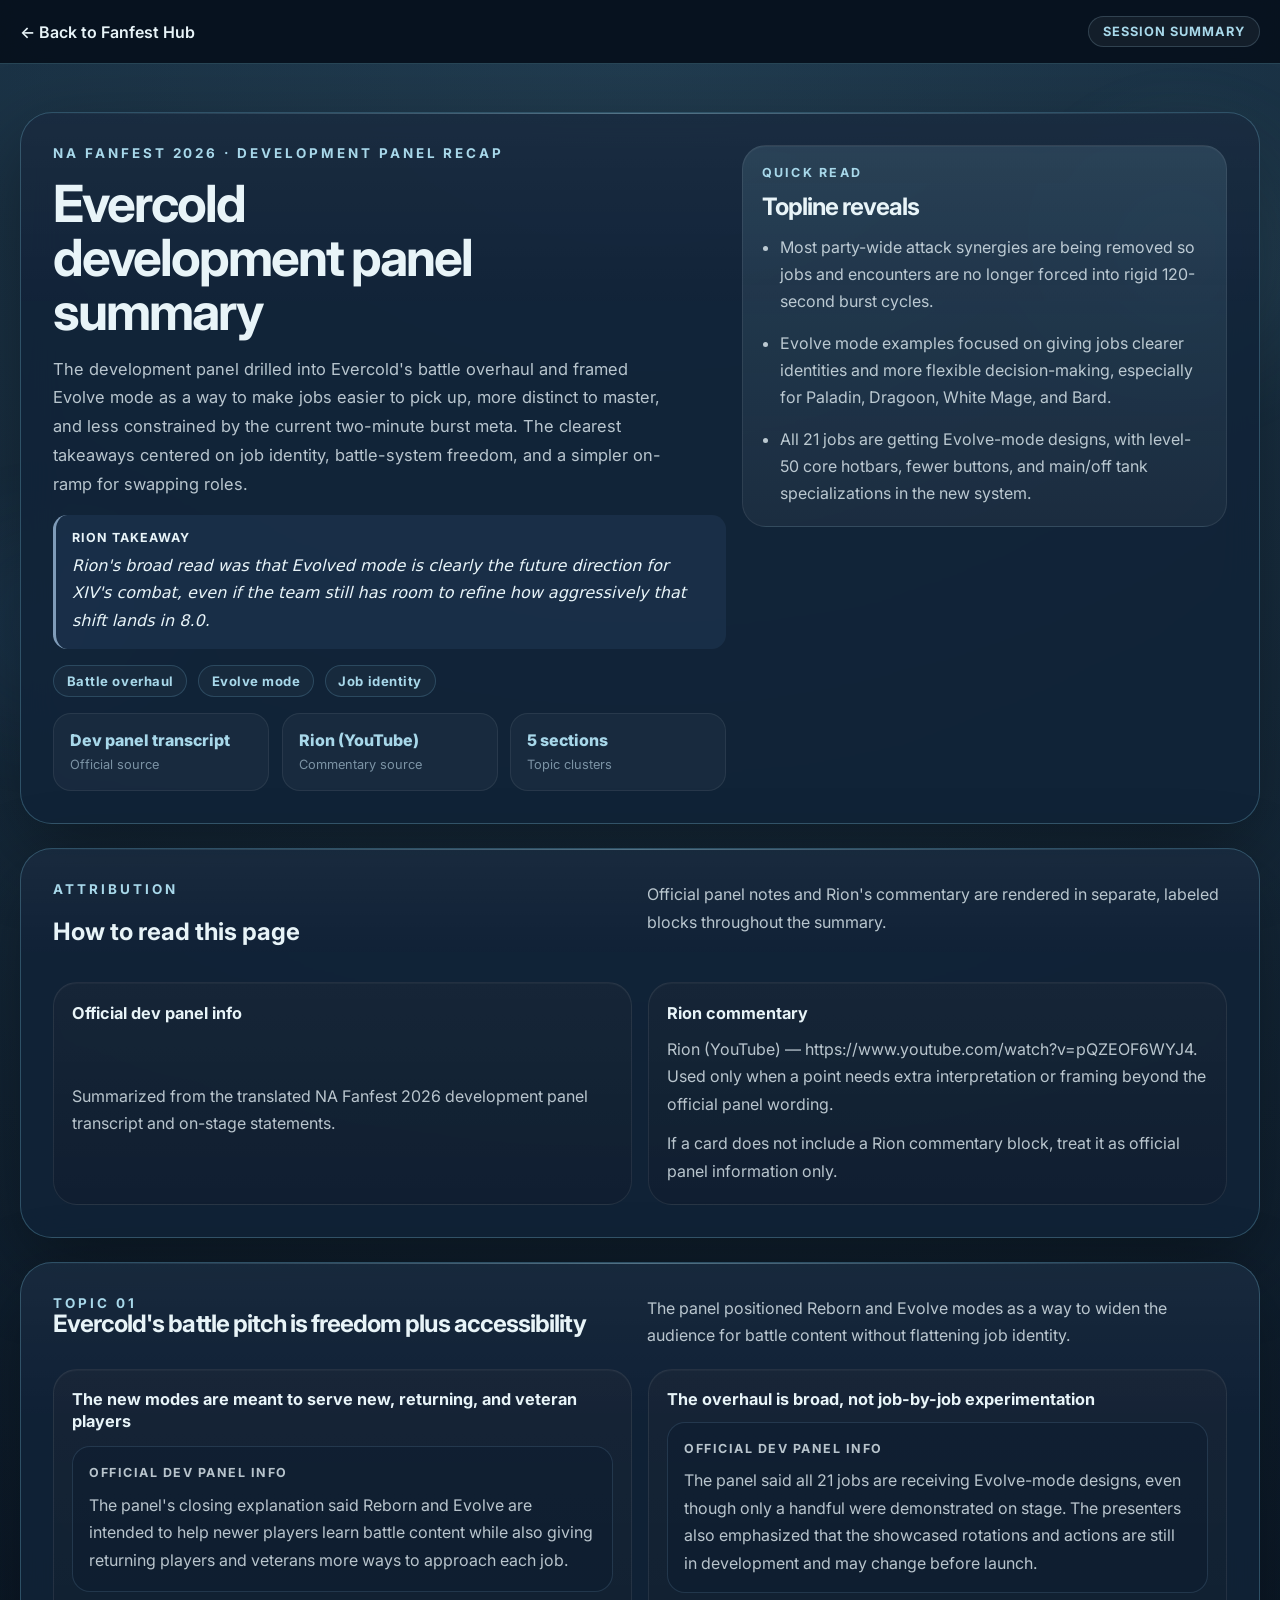
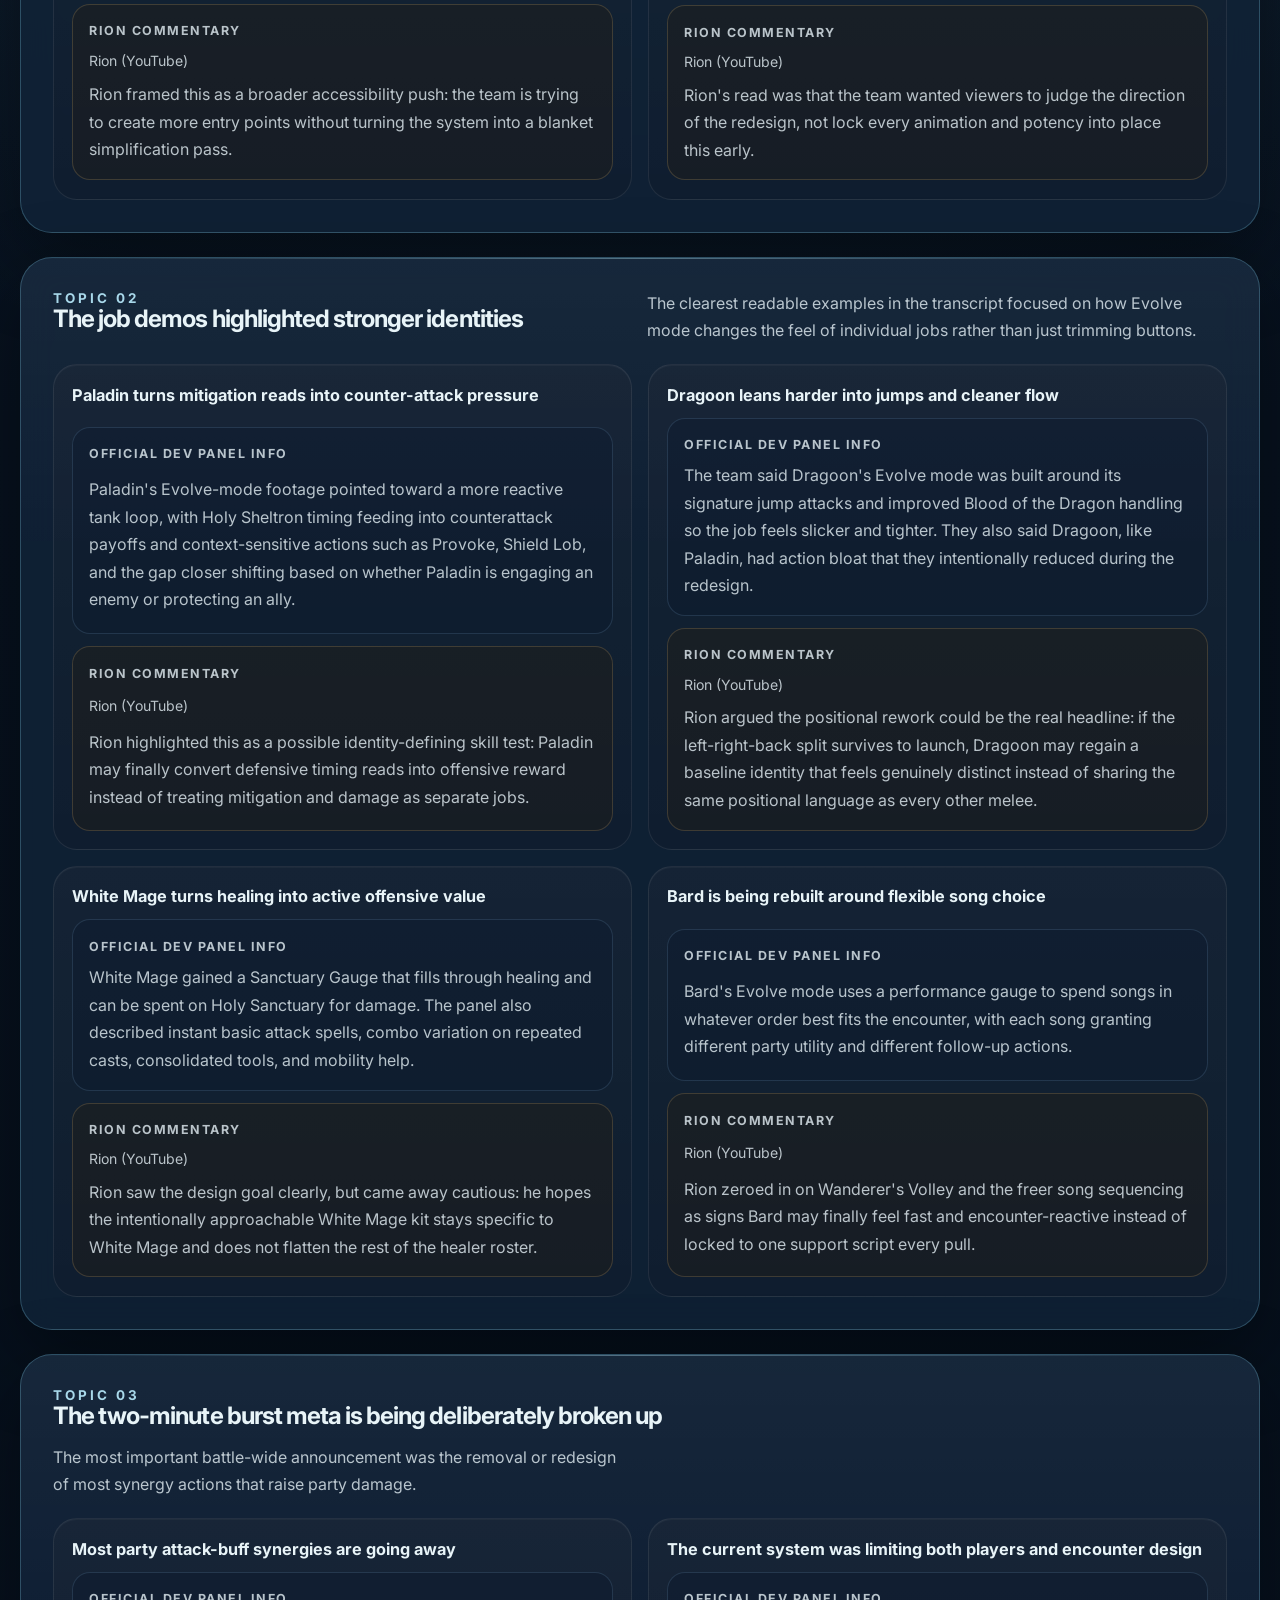
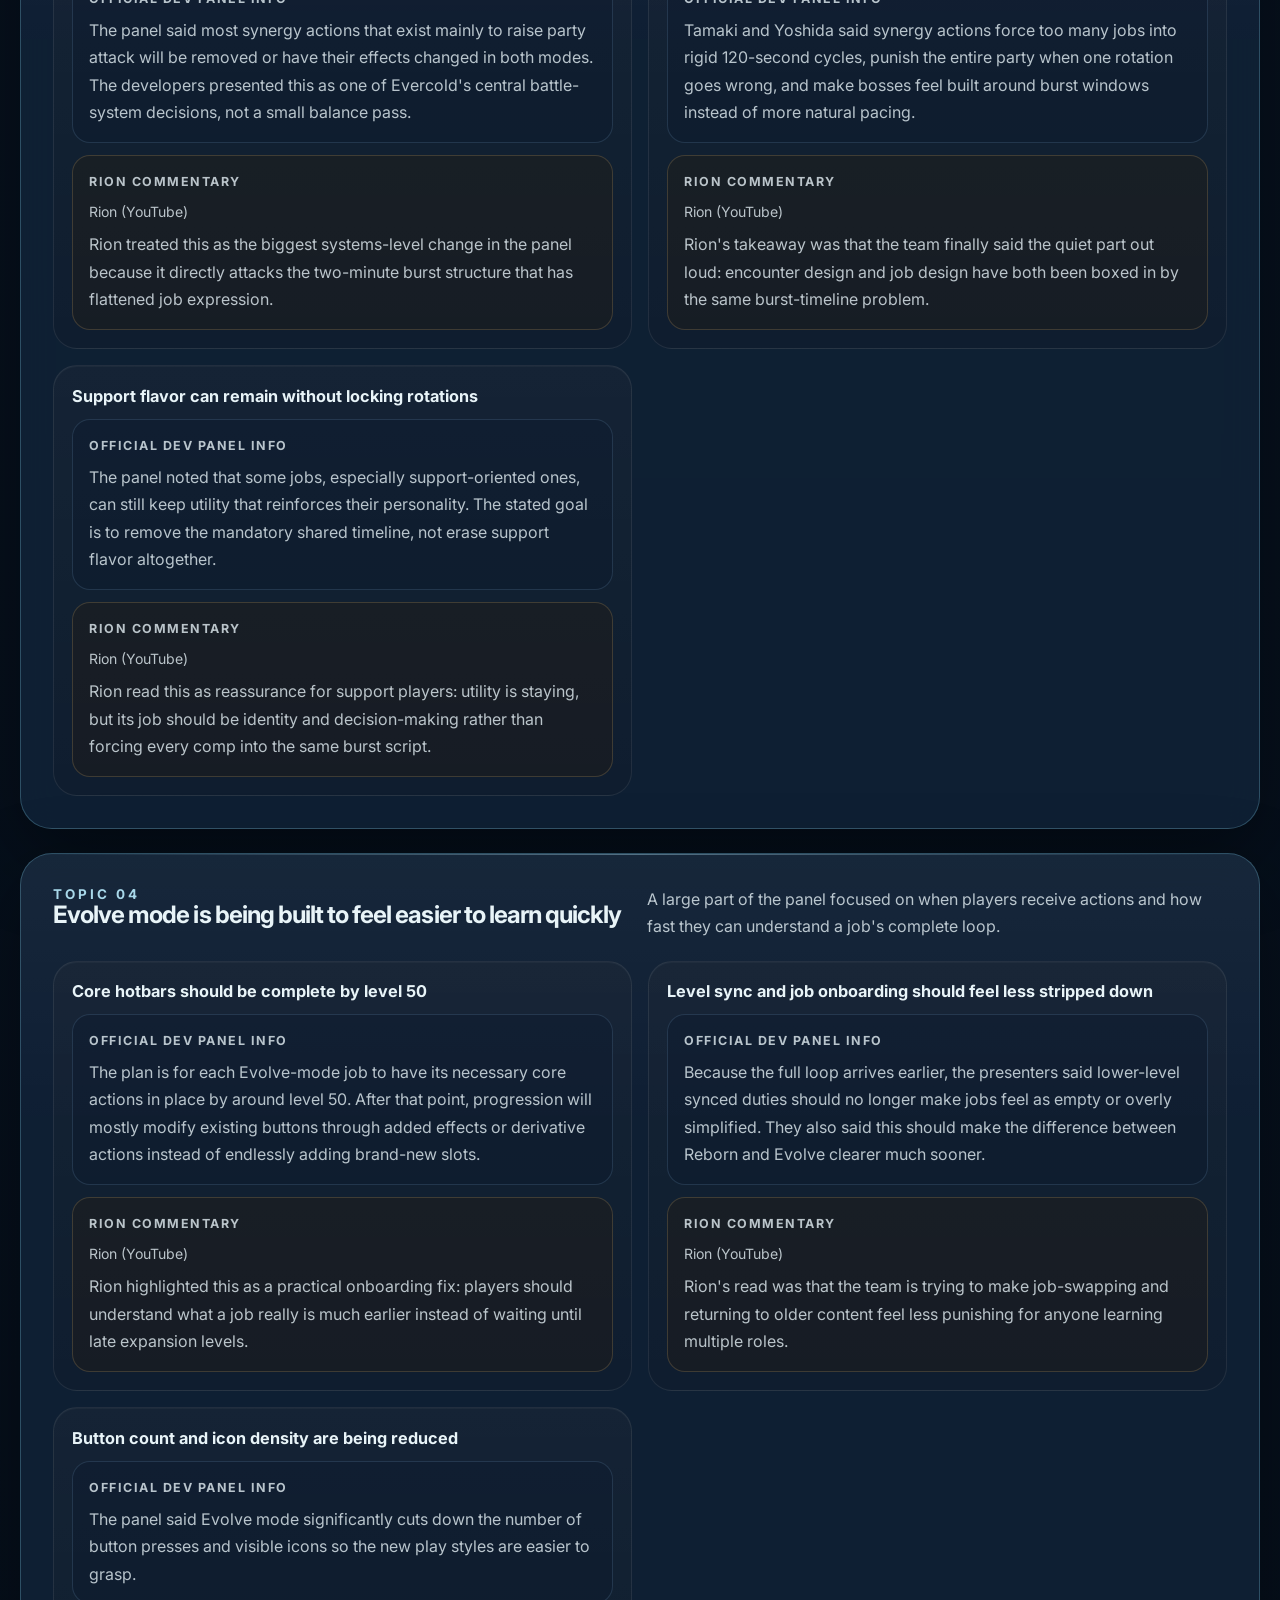
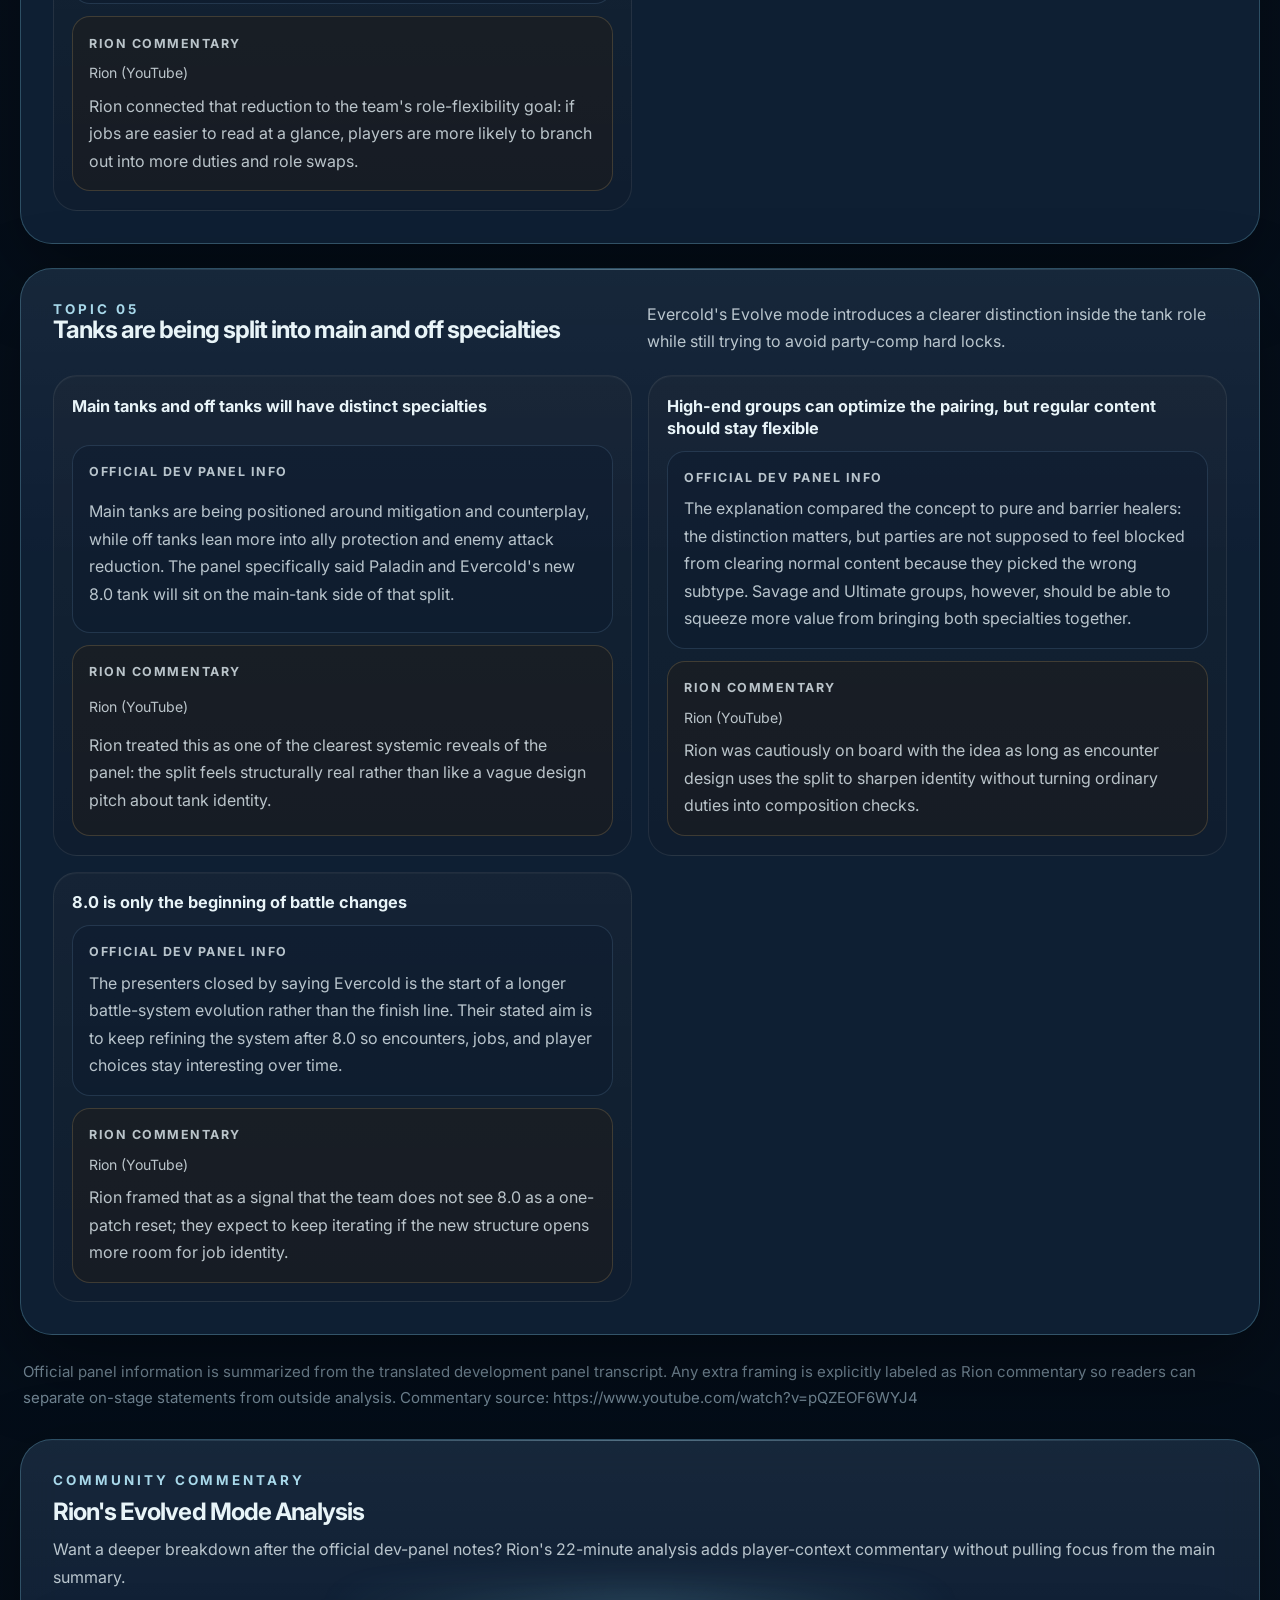
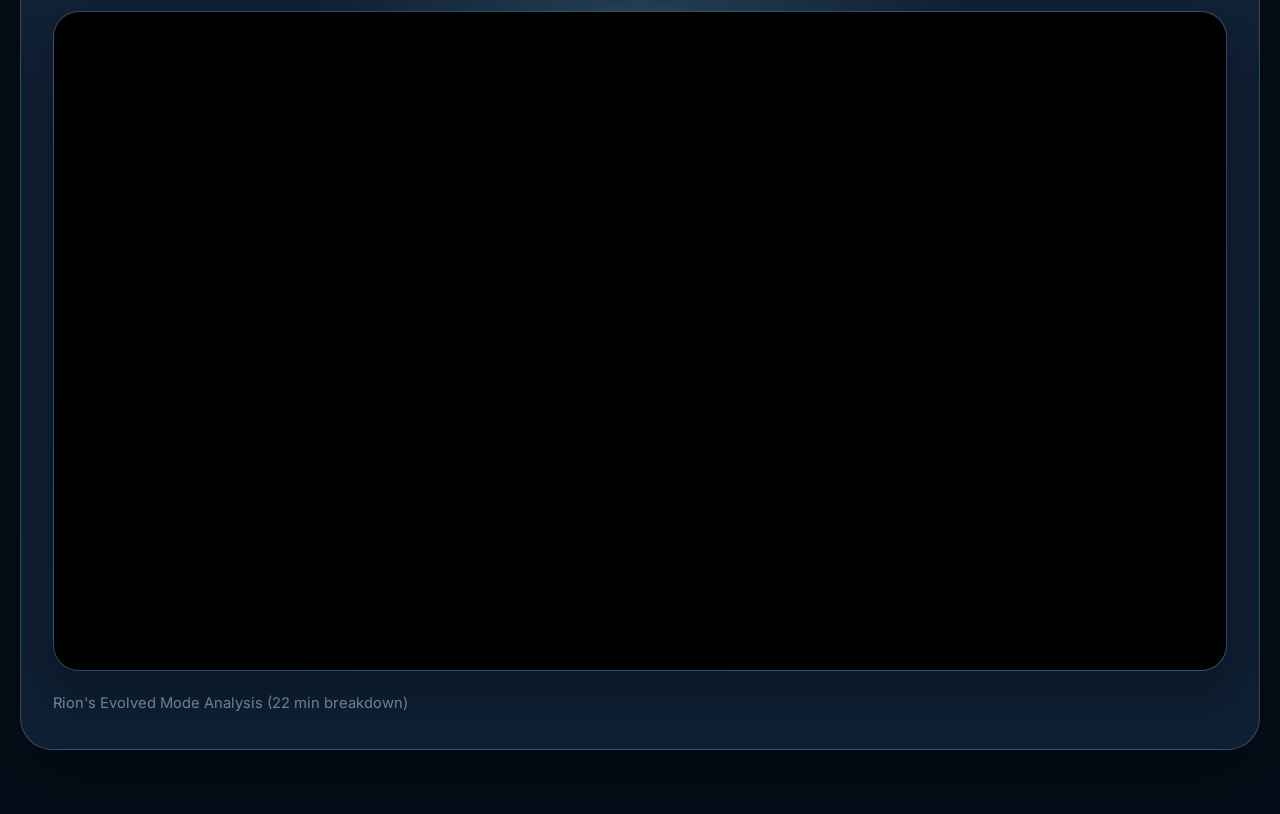
==== commit b9779c10: "feat: add Rion analysis video to dev panel Ultraworked with [Sisyphus](https://github.com/code-yeong" ====
--- a/dev-panel.html
+++ b/dev-panel.html
@@ -24,6 +24,31 @@
         <div id="summary-root" data-summary="./devpanel_summary.json">
           <p class="summary-loading">Loading dev panel summary…</p>
         </div>
+
+        <section class="panel summary-video-callout" aria-labelledby="rion-analysis-title">
+          <div class="summary-video-callout__header">
+            <p class="eyebrow">Community commentary</p>
+            <h2 id="rion-analysis-title">Rion's Evolved Mode Analysis</h2>
+            <p class="summary-video-callout__copy">
+              Want a deeper breakdown after the official dev-panel notes? Rion's 22-minute analysis adds player-context commentary without pulling focus from the main summary.
+            </p>
+          </div>
+
+          <div class="summary-video-callout__frame-wrap">
+            <div class="summary-video-callout__frame-shell">
+              <iframe
+                src="https://www.youtube.com/embed/pQZEOF6WYJ4?si=FI3D7I4ZXr5uWSF7"
+                title="Rion's Evolved Mode Analysis"
+                loading="lazy"
+                allow="accelerometer; autoplay; clipboard-write; encrypted-media; gyroscope; picture-in-picture; web-share"
+                referrerpolicy="strict-origin-when-cross-origin"
+                allowfullscreen
+              ></iframe>
+            </div>
+          </div>
+
+          <p class="summary-video-callout__caption">Rion's Evolved Mode Analysis (22 min breakdown)</p>
+        </section>
       </main>
     </div>
 
--- a/style.css
+++ b/style.css
@@ -1453,6 +1453,98 @@
   padding: clamp(1.5rem, 4vw, 3rem) 0 4rem;
 }
 
+.summary-video-callout {
+  display: grid;
+  gap: 1.25rem;
+  margin-top: 1.75rem;
+  overflow: hidden;
+}
+
+.summary-video-callout__header {
+  display: grid;
+  gap: 0.7rem;
+}
+
+.summary-video-callout__header h2 {
+  margin: 0;
+  letter-spacing: -0.04em;
+  line-height: 1.05;
+}
+
+.summary-video-callout__copy,
+.summary-video-callout__caption {
+  margin: 0;
+  color: var(--text-soft);
+  line-height: 1.75;
+}
+
+.summary-video-callout__frame-wrap {
+  position: relative;
+}
+
+.summary-video-callout__frame-wrap::before {
+  content: "";
+  position: absolute;
+  inset: -1.5rem 12% auto;
+  height: 7rem;
+  border-radius: 999px;
+  background: radial-gradient(circle, rgba(126, 200, 227, 0.28), transparent 72%);
+  filter: blur(18px);
+  opacity: 0.85;
+  pointer-events: none;
+}
+
+.summary-video-callout__frame-shell {
+  position: relative;
+  aspect-ratio: 16 / 9;
+  overflow: hidden;
+  border: 1px solid rgba(168, 216, 234, 0.18);
+  border-radius: calc(var(--radius-xl) - 6px);
+  background:
+    linear-gradient(180deg, rgba(255, 255, 255, 0.06), rgba(255, 255, 255, 0.02) 28%),
+    linear-gradient(135deg, rgba(8, 28, 48, 0.96), rgba(17, 53, 82, 0.92));
+  box-shadow:
+    inset 0 1px 0 rgba(255, 255, 255, 0.08),
+    0 22px 48px rgba(0, 0, 0, 0.28);
+  isolation: isolate;
+}
+
+.summary-video-callout__frame-shell::before,
+.summary-video-callout__frame-shell::after {
+  content: "";
+  position: absolute;
+  pointer-events: none;
+}
+
+.summary-video-callout__frame-shell::before {
+  inset: 0;
+  background:
+    linear-gradient(130deg, rgba(255, 255, 255, 0.12), transparent 18%),
+    linear-gradient(35deg, transparent 0 64%, rgba(168, 216, 234, 0.14) 64% 71%, transparent 71%);
+  mix-blend-mode: screen;
+  opacity: 0.72;
+}
+
+.summary-video-callout__frame-shell::after {
+  inset: 0 0 auto;
+  height: 1px;
+  background: linear-gradient(90deg, transparent, rgba(168, 216, 234, 0.78), transparent);
+}
+
+.summary-video-callout__frame-shell iframe {
+  position: relative;
+  z-index: 1;
+  width: 100%;
+  height: 100%;
+  border: 0;
+  background: #000;
+}
+
+.summary-video-callout__caption {
+  color: var(--text-muted);
+  font-size: 0.92rem;
+}
+
 .summary-stack {
   display: grid;
   gap: 1.5rem;
@@ -1637,6 +1729,74 @@
   line-height: 1.72;
 }
 
+.summary-commentary {
+  display: grid;
+  gap: 0.45rem;
+  margin: 0;
+  padding: 0.95rem 1rem;
+  border-left: 3px solid rgba(191, 225, 255, 0.62);
+  border-radius: 0.9rem;
+  background: rgba(126, 179, 255, 0.08);
+}
+
+.summary-commentary__label {
+  margin: 0;
+  font-size: 0.78rem;
+  font-weight: 700;
+  letter-spacing: 0.08em;
+  text-transform: uppercase;
+  color: var(--frost);
+}
+
+.summary-commentary p:last-child {
+  margin: 0;
+  color: var(--text);
+  font-style: italic;
+  line-height: 1.7;
+}
+
+.summary-attribution {
+  display: grid;
+  gap: 1rem;
+}
+
+.summary-attribution-block {
+  display: grid;
+  gap: 0.45rem;
+  padding: 0.95rem 1rem;
+  border-radius: var(--radius-md);
+  border: 1px solid rgba(159, 214, 255, 0.14);
+  background: rgba(13, 28, 46, 0.42);
+}
+
+.summary-attribution-block--commentary {
+  border-color: rgba(244, 200, 120, 0.18);
+  background: rgba(44, 29, 11, 0.28);
+}
+
+.summary-attribution-label {
+  margin: 0;
+  font-size: 0.78rem;
+  font-weight: 700;
+  letter-spacing: 0.12em;
+  text-transform: uppercase;
+  color: var(--gold-soft);
+}
+
+.summary-attribution-source {
+  margin: 0;
+  color: var(--text-muted);
+  font-size: 0.88rem;
+}
+
+.summary-commentary-quote {
+  margin: 0;
+  padding-left: 0.9rem;
+  border-left: 2px solid rgba(244, 200, 120, 0.4);
+  color: var(--text-soft);
+  font-style: italic;
+}
+
 .summary-source-note {
   padding-inline: 0.2rem;
   color: var(--text-muted);
@@ -1759,6 +1919,10 @@
   .summary-hero__grid {
     grid-template-columns: 1fr;
   }
+
+  .summary-video-callout {
+    margin-top: 1.25rem;
+  }
 }
 
 @media (max-width: 540px) {
@@ -1774,6 +1938,10 @@
 
   .summary-main {
     width: min(100% - 1rem, var(--max-width));
+  }
+
+  .summary-video-callout__frame-shell {
+    border-radius: var(--radius-lg);
   }
 
   .hero h1 {
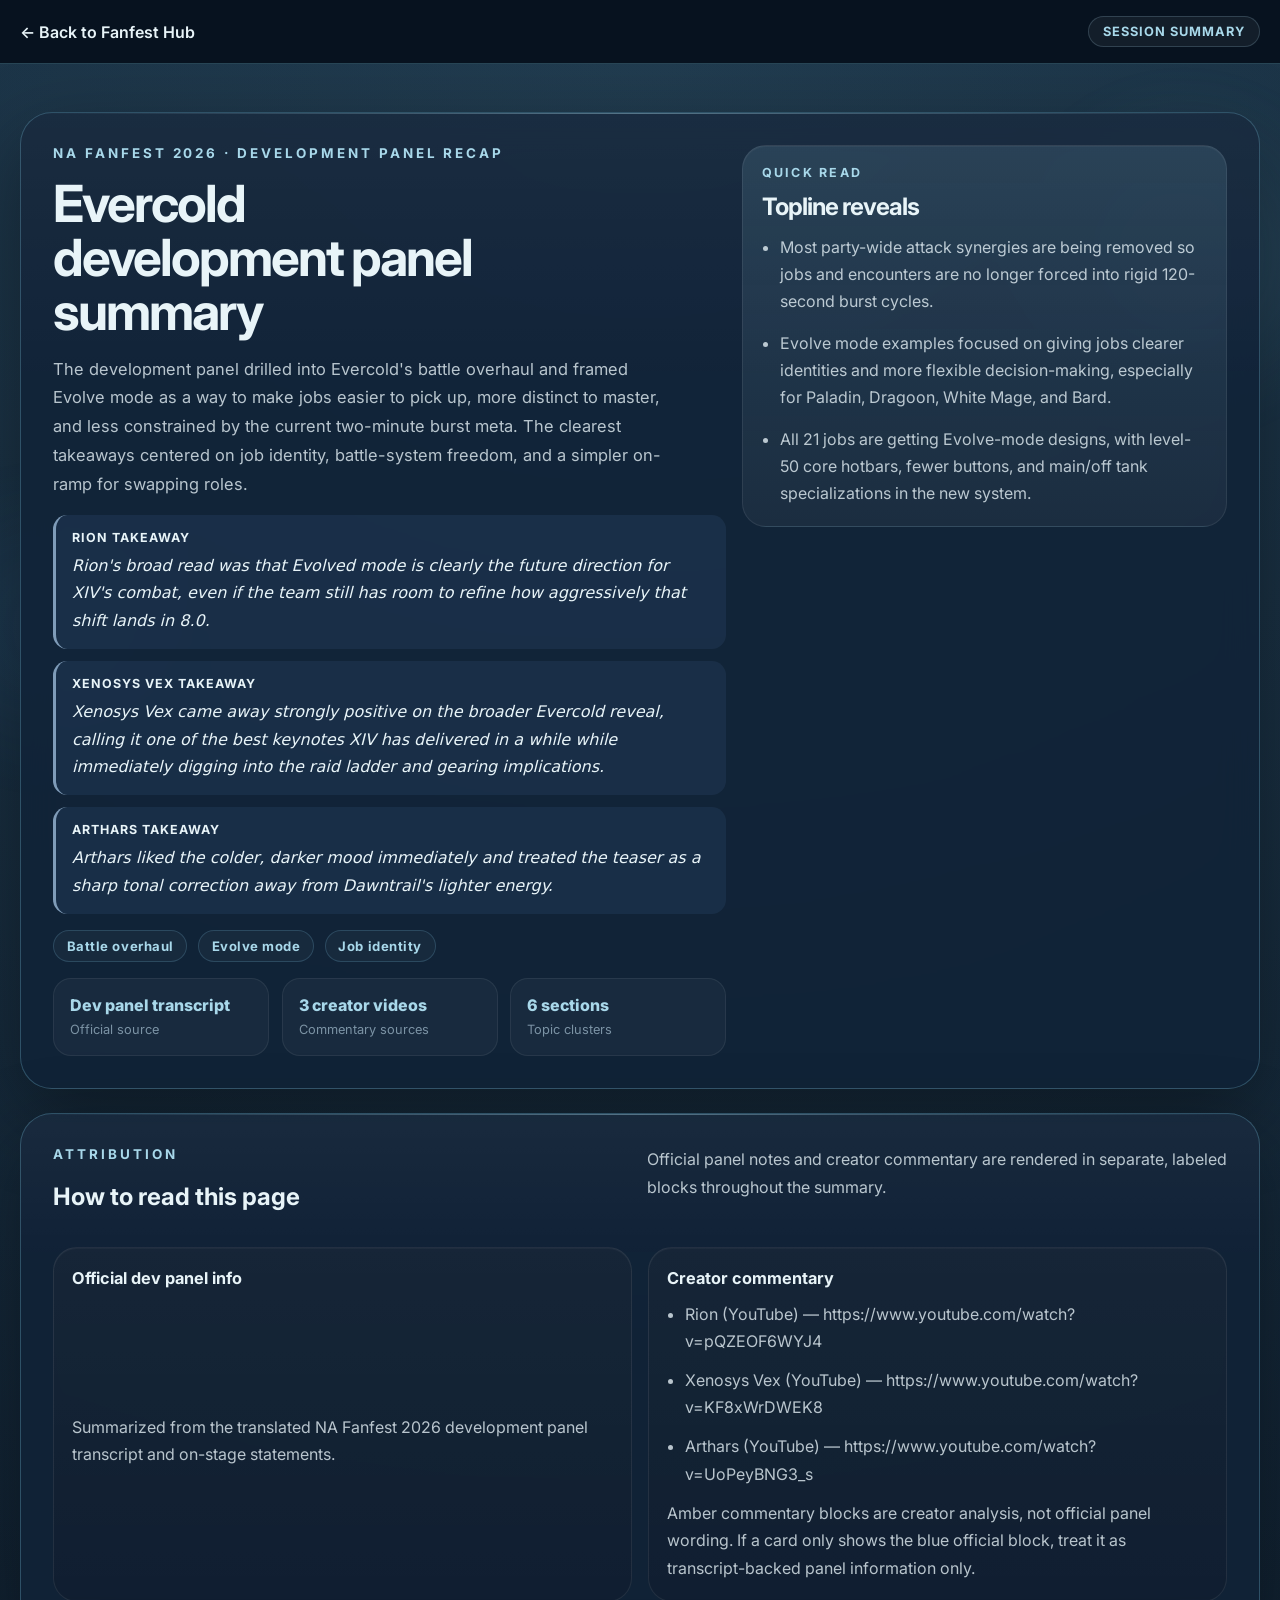
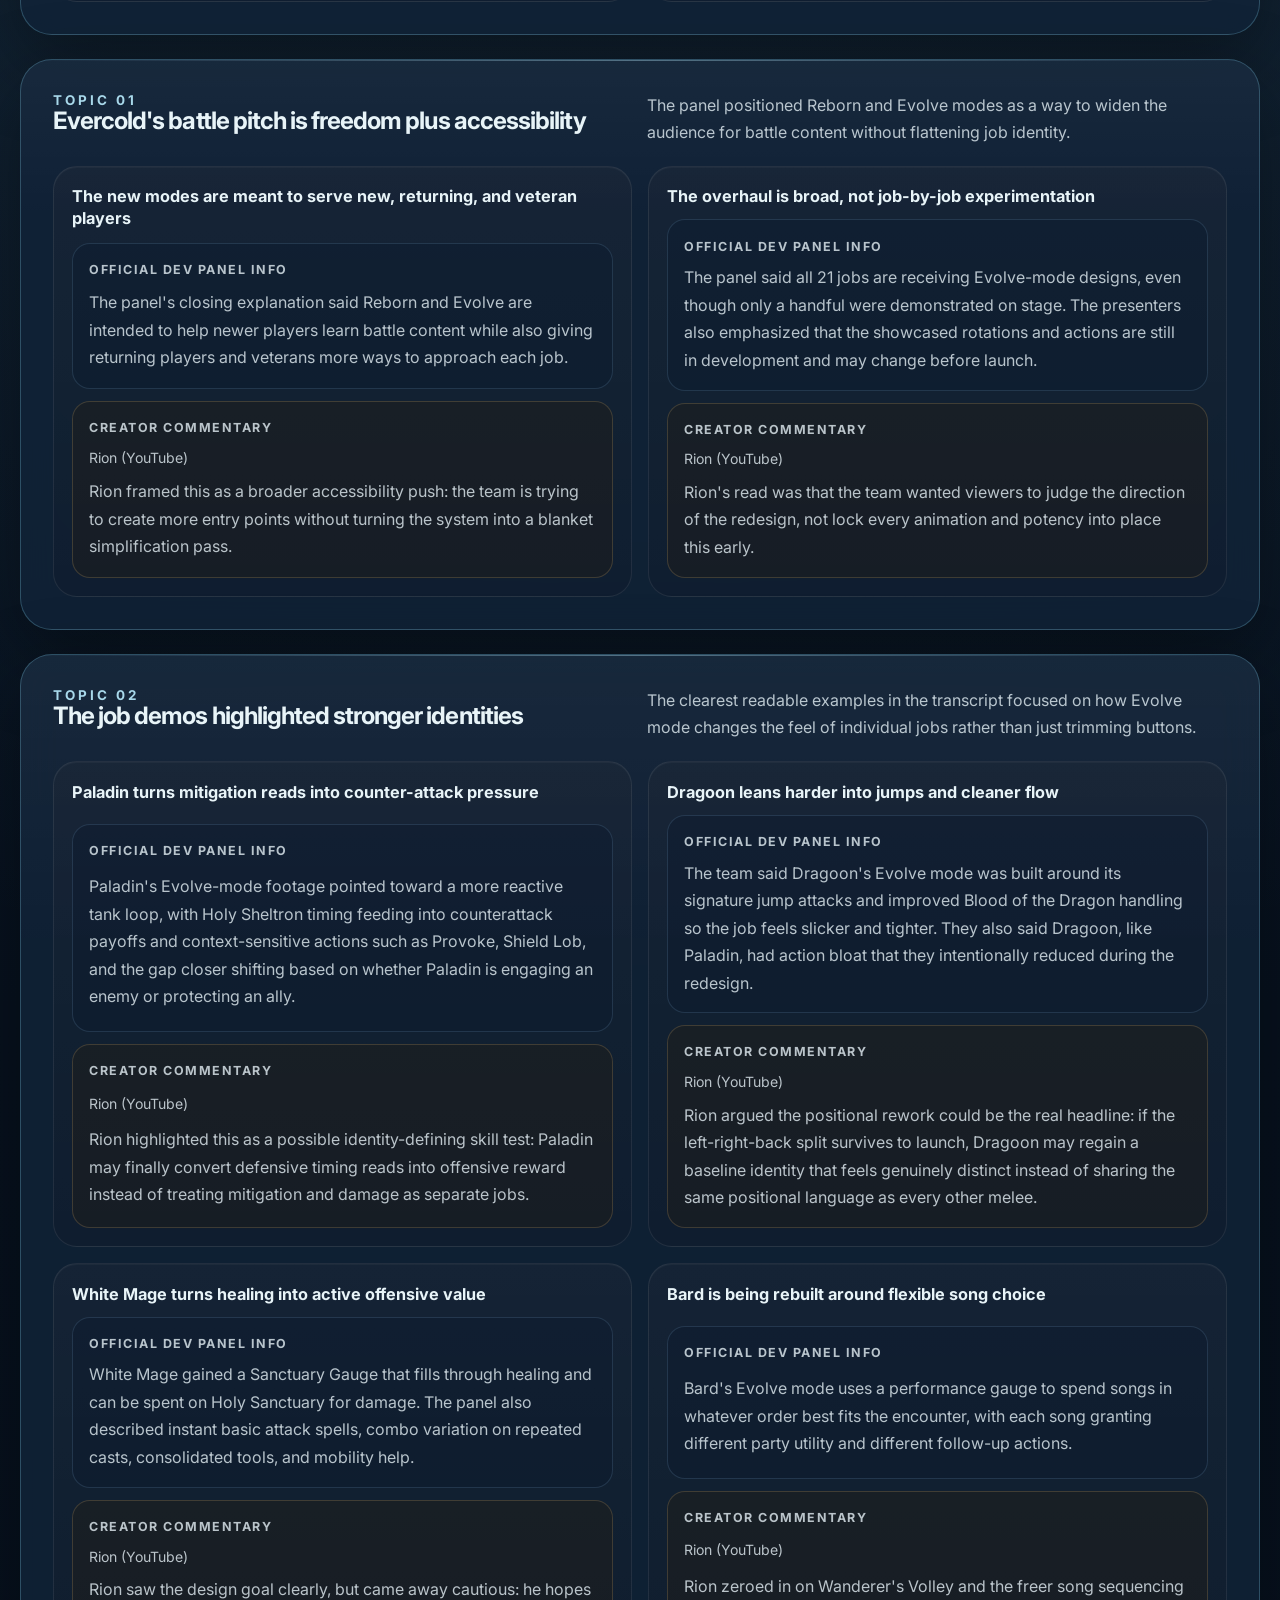
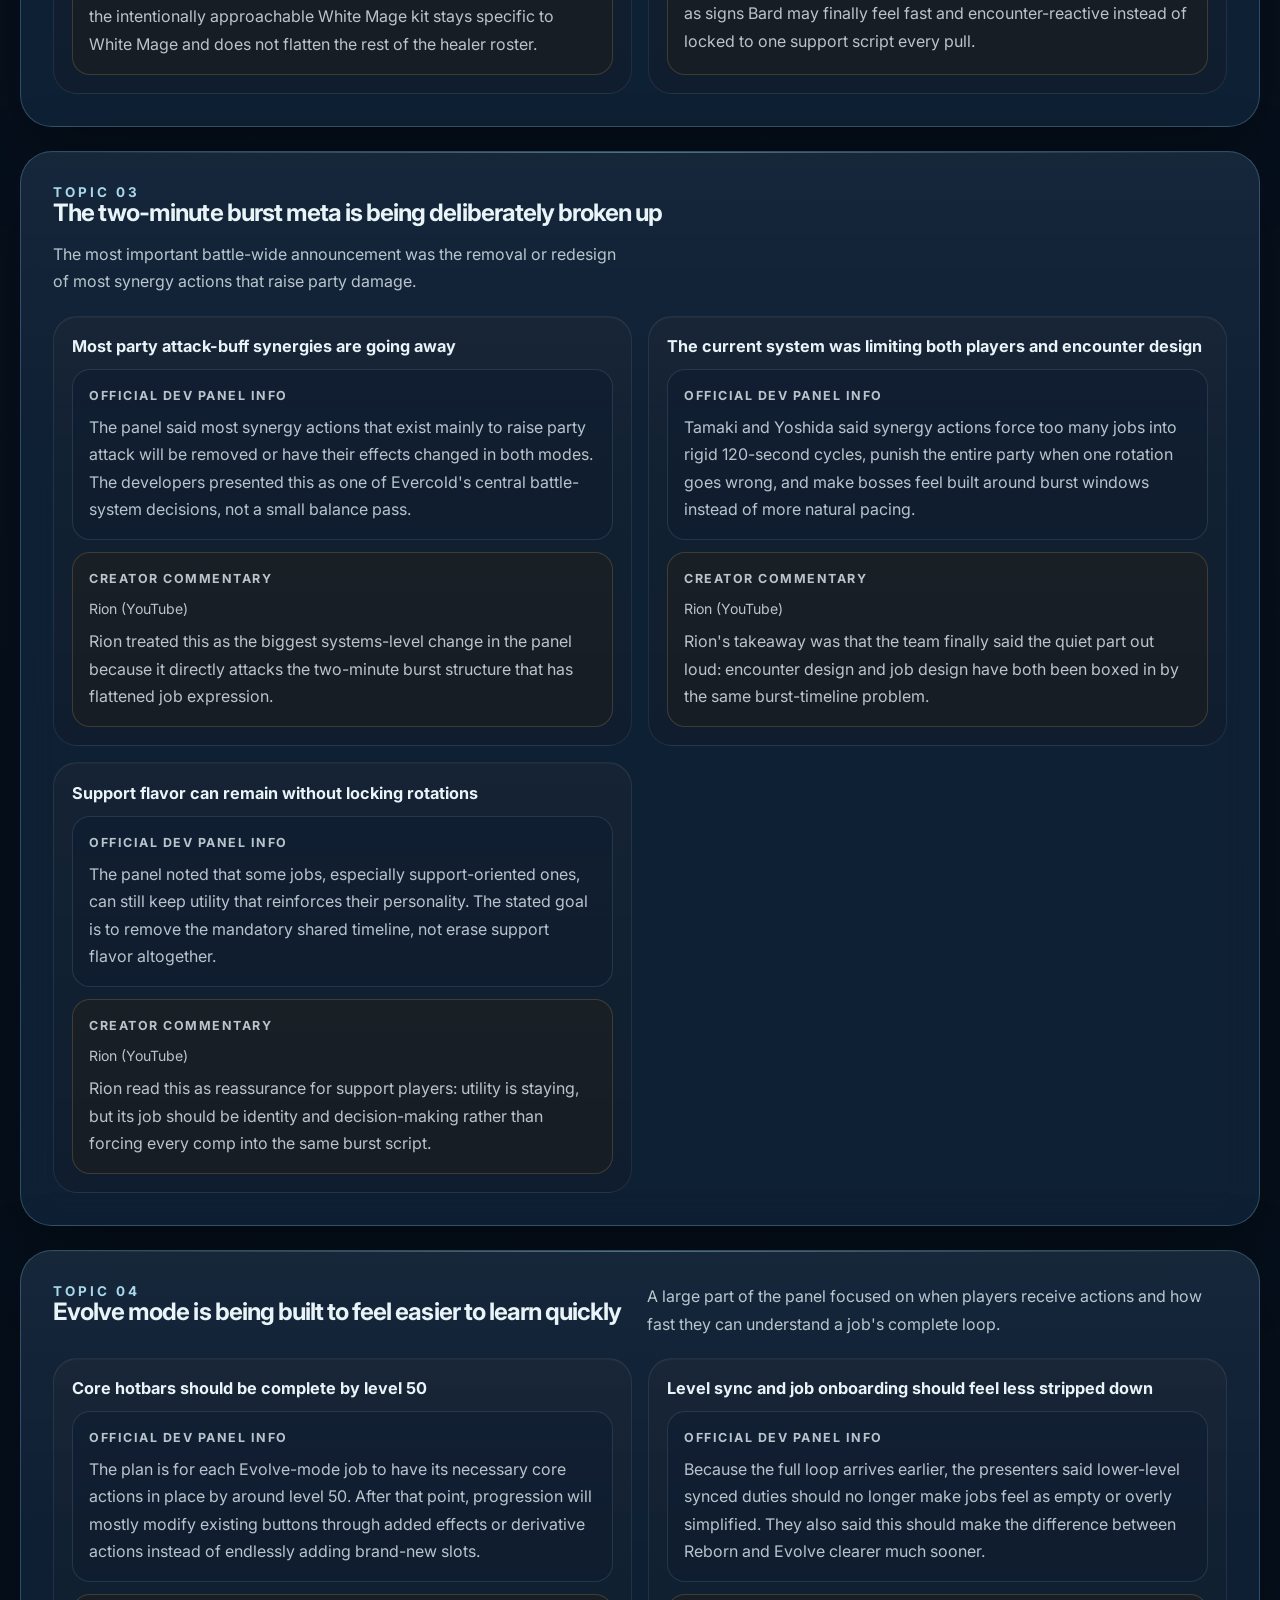
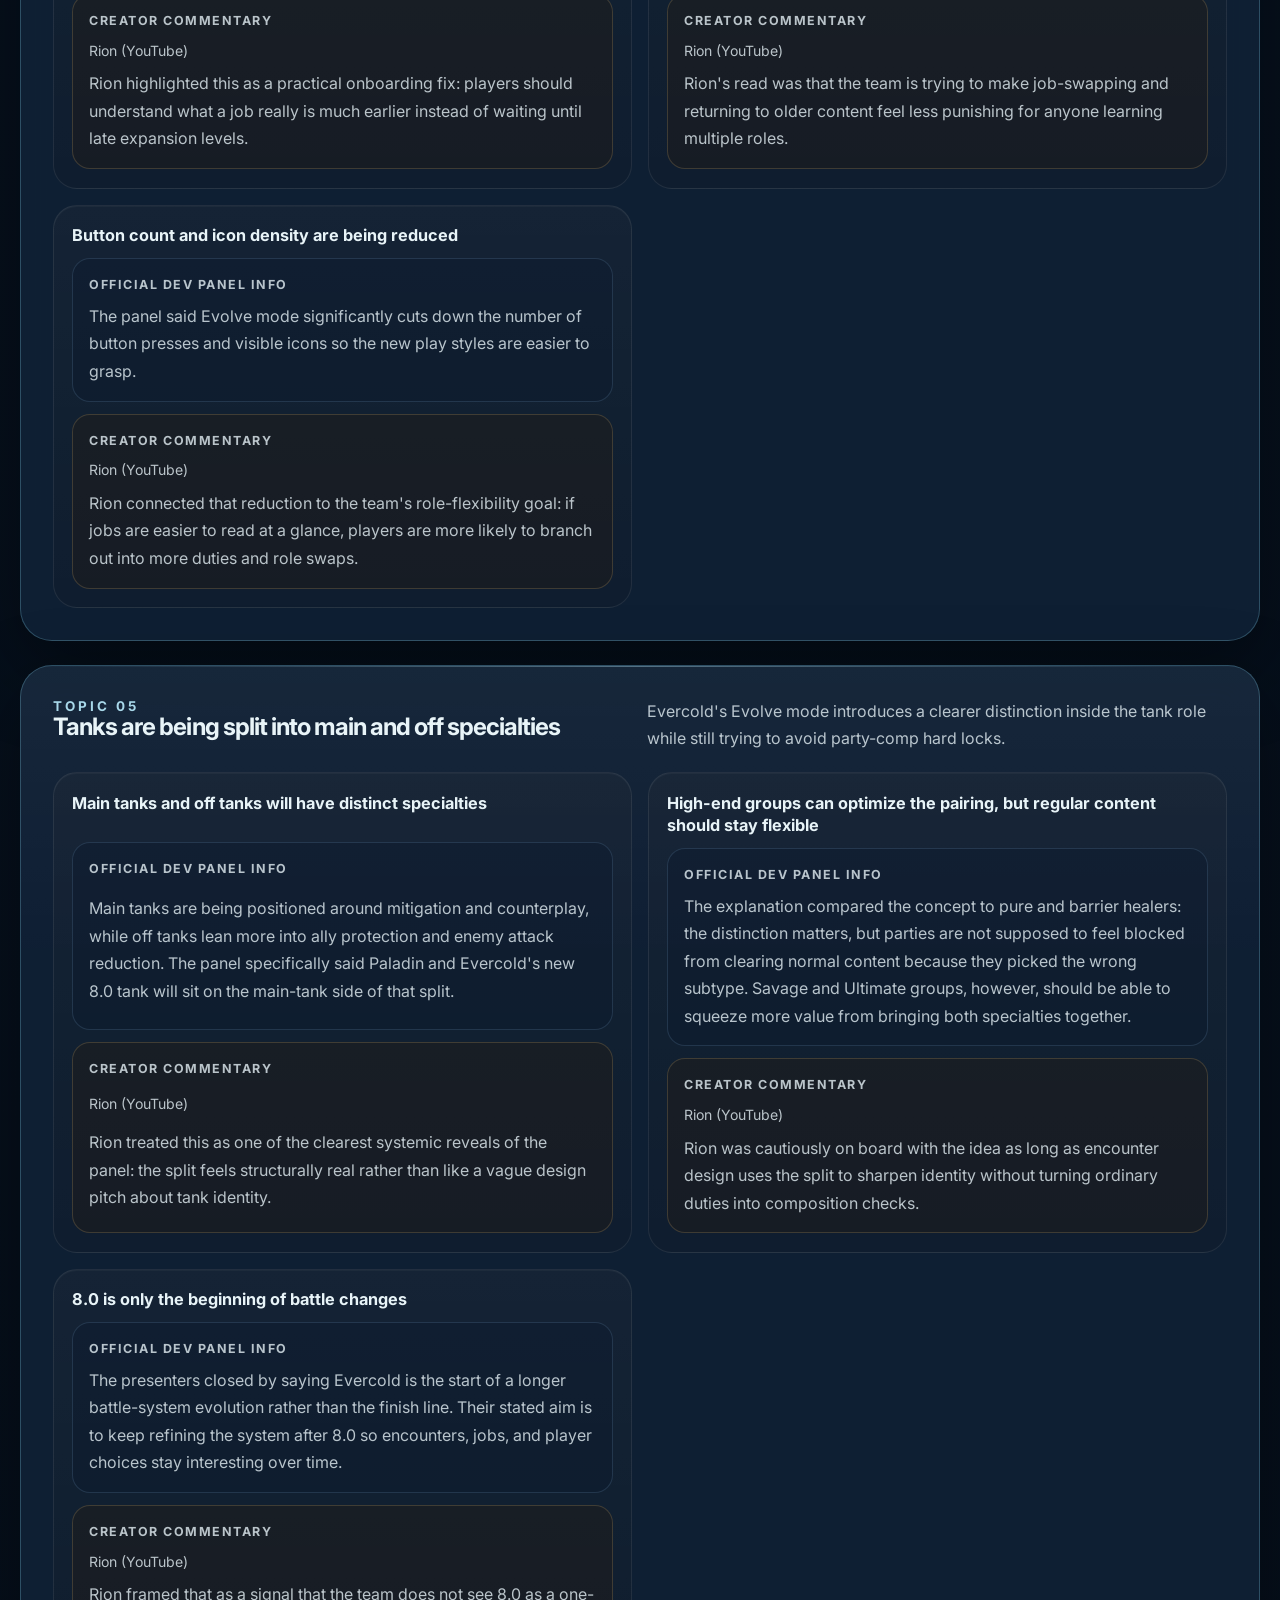
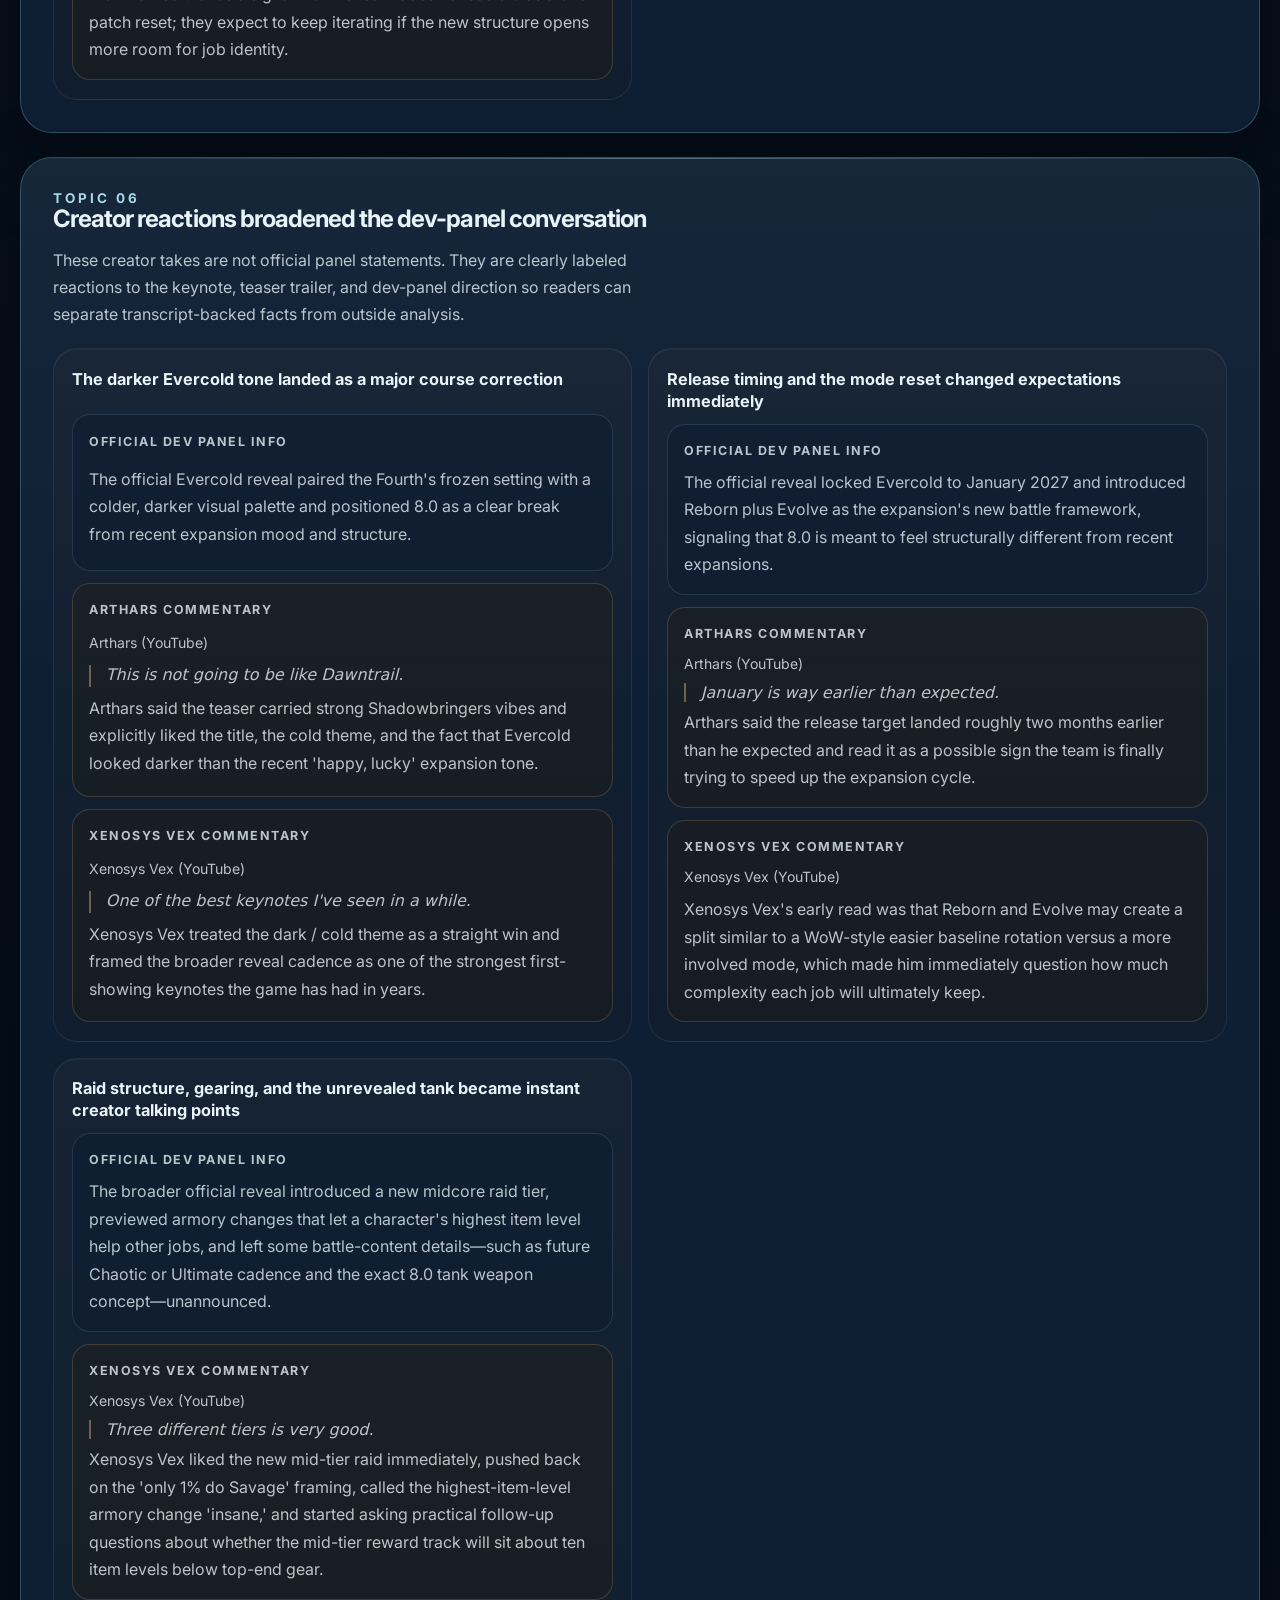
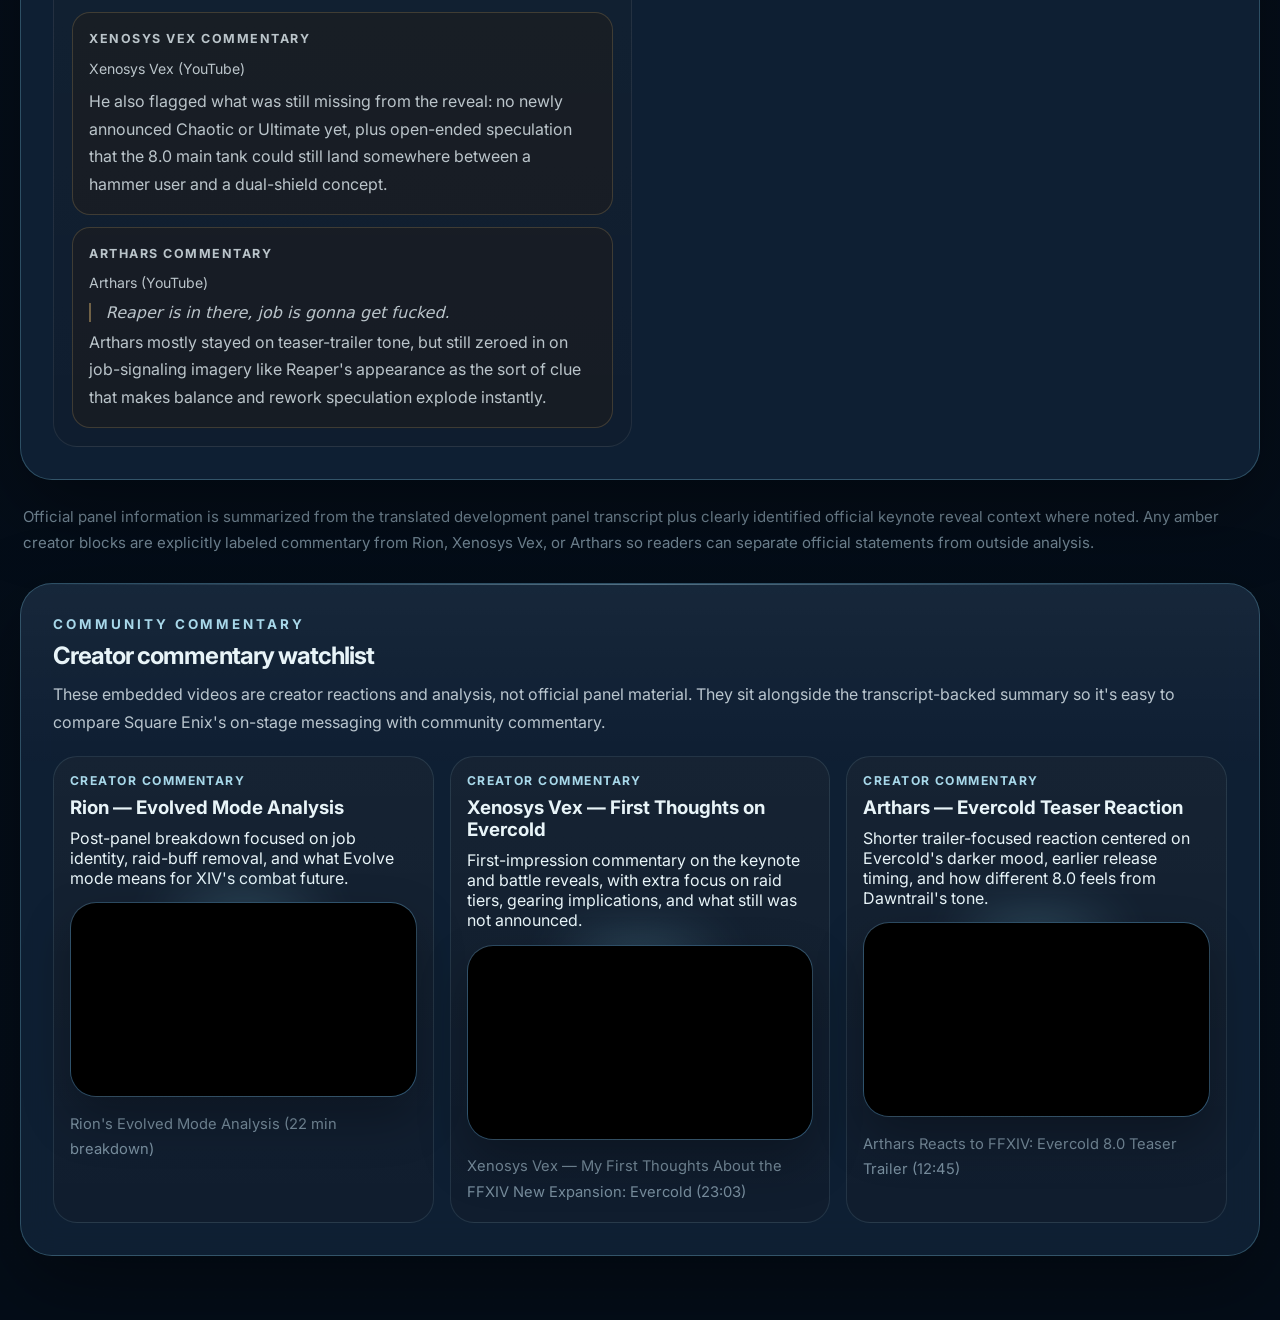
==== commit 71378c4c: "feat: add creator commentary to dev panel summary" ====
--- a/dev-panel.html
+++ b/dev-panel.html
@@ -25,29 +25,79 @@
           <p class="summary-loading">Loading dev panel summary…</p>
         </div>
 
-        <section class="panel summary-video-callout" aria-labelledby="rion-analysis-title">
+        <section class="panel summary-video-callout" aria-labelledby="creator-commentary-title">
           <div class="summary-video-callout__header">
             <p class="eyebrow">Community commentary</p>
-            <h2 id="rion-analysis-title">Rion's Evolved Mode Analysis</h2>
+            <h2 id="creator-commentary-title">Creator commentary watchlist</h2>
             <p class="summary-video-callout__copy">
-              Want a deeper breakdown after the official dev-panel notes? Rion's 22-minute analysis adds player-context commentary without pulling focus from the main summary.
+              These embedded videos are creator reactions and analysis, not official panel material. They sit alongside the transcript-backed summary so it's easy to compare Square Enix's on-stage messaging with community commentary.
             </p>
           </div>
 
-          <div class="summary-video-callout__frame-wrap">
-            <div class="summary-video-callout__frame-shell">
-              <iframe
-                src="https://www.youtube.com/embed/pQZEOF6WYJ4?si=FI3D7I4ZXr5uWSF7"
-                title="Rion's Evolved Mode Analysis"
-                loading="lazy"
-                allow="accelerometer; autoplay; clipboard-write; encrypted-media; gyroscope; picture-in-picture; web-share"
-                referrerpolicy="strict-origin-when-cross-origin"
-                allowfullscreen
-              ></iframe>
-            </div>
+          <div class="summary-video-grid">
+            <article class="summary-video-card">
+              <div class="summary-video-card__copy">
+                <p class="summary-video-card__eyebrow">Creator commentary</p>
+                <h3>Rion — Evolved Mode Analysis</h3>
+                <p>Post-panel breakdown focused on job identity, raid-buff removal, and what Evolve mode means for XIV's combat future.</p>
+              </div>
+              <div class="summary-video-callout__frame-wrap">
+                <div class="summary-video-callout__frame-shell">
+                  <iframe
+                    src="https://www.youtube.com/embed/pQZEOF6WYJ4?si=FI3D7I4ZXr5uWSF7"
+                    title="Rion's Evolved Mode Analysis"
+                    loading="lazy"
+                    allow="accelerometer; autoplay; clipboard-write; encrypted-media; gyroscope; picture-in-picture; web-share"
+                    referrerpolicy="strict-origin-when-cross-origin"
+                    allowfullscreen
+                  ></iframe>
+                </div>
+              </div>
+              <p class="summary-video-callout__caption">Rion's Evolved Mode Analysis (22 min breakdown)</p>
+            </article>
+
+            <article class="summary-video-card">
+              <div class="summary-video-card__copy">
+                <p class="summary-video-card__eyebrow">Creator commentary</p>
+                <h3>Xenosys Vex — First Thoughts on Evercold</h3>
+                <p>First-impression commentary on the keynote and battle reveals, with extra focus on raid tiers, gearing implications, and what still was not announced.</p>
+              </div>
+              <div class="summary-video-callout__frame-wrap">
+                <div class="summary-video-callout__frame-shell">
+                  <iframe
+                    src="https://www.youtube.com/embed/KF8xWrDWEK8"
+                    title="Xenosys Vex: My First Thoughts About the FFXIV New Expansion: Evercold"
+                    loading="lazy"
+                    allow="accelerometer; autoplay; clipboard-write; encrypted-media; gyroscope; picture-in-picture; web-share"
+                    referrerpolicy="strict-origin-when-cross-origin"
+                    allowfullscreen
+                  ></iframe>
+                </div>
+              </div>
+              <p class="summary-video-callout__caption">Xenosys Vex — My First Thoughts About the FFXIV New Expansion: Evercold (23:03)</p>
+            </article>
+
+            <article class="summary-video-card">
+              <div class="summary-video-card__copy">
+                <p class="summary-video-card__eyebrow">Creator commentary</p>
+                <h3>Arthars — Evercold Teaser Reaction</h3>
+                <p>Shorter trailer-focused reaction centered on Evercold's darker mood, earlier release timing, and how different 8.0 feels from Dawntrail's tone.</p>
+              </div>
+              <div class="summary-video-callout__frame-wrap">
+                <div class="summary-video-callout__frame-shell">
+                  <iframe
+                    src="https://www.youtube.com/embed/UoPeyBNG3_s"
+                    title="Arthars Reacts to FFXIV: Evercold 8.0 Teaser Trailer"
+                    loading="lazy"
+                    allow="accelerometer; autoplay; clipboard-write; encrypted-media; gyroscope; picture-in-picture; web-share"
+                    referrerpolicy="strict-origin-when-cross-origin"
+                    allowfullscreen
+                  ></iframe>
+                </div>
+              </div>
+              <p class="summary-video-callout__caption">Arthars Reacts to FFXIV: Evercold 8.0 Teaser Trailer (12:45)</p>
+            </article>
           </div>
-
-          <p class="summary-video-callout__caption">Rion's Evolved Mode Analysis (22 min breakdown)</p>
         </section>
       </main>
     </div>
--- a/style.css
+++ b/style.css
@@ -1478,6 +1478,48 @@
   line-height: 1.75;
 }
 
+.summary-video-grid {
+  display: grid;
+  grid-template-columns: repeat(3, minmax(0, 1fr));
+  gap: 1rem;
+}
+
+.summary-video-card {
+  display: grid;
+  gap: 0.9rem;
+  align-content: start;
+  padding: 1rem;
+  border: 1px solid rgba(168, 216, 234, 0.12);
+  border-radius: var(--radius-lg);
+  background:
+    linear-gradient(180deg, rgba(255, 255, 255, 0.045), rgba(255, 255, 255, 0.018)),
+    rgba(9, 20, 34, 0.48);
+}
+
+.summary-video-card__copy {
+  display: grid;
+  gap: 0.55rem;
+}
+
+.summary-video-card__eyebrow {
+  margin: 0;
+  color: var(--gold-soft);
+  font-size: 0.76rem;
+  font-weight: 700;
+  letter-spacing: 0.12em;
+  text-transform: uppercase;
+}
+
+.summary-video-card h3 {
+  margin: 0;
+  color: var(--frost);
+  line-height: 1.2;
+}
+
+.summary-video-card p {
+  margin: 0;
+}
+
 .summary-video-callout__frame-wrap {
   position: relative;
 }
@@ -1739,6 +1781,22 @@
   background: rgba(126, 179, 255, 0.08);
 }
 
+.summary-commentary-stack,
+.summary-source-list {
+  display: grid;
+  gap: 0.75rem;
+}
+
+.summary-source-list {
+  margin: 0;
+  padding-left: 1.1rem;
+  color: var(--text-soft);
+}
+
+.summary-source-list li {
+  line-height: 1.7;
+}
+
 .summary-commentary__label {
   margin: 0;
   font-size: 0.78rem;
@@ -1853,7 +1911,8 @@
 @media (max-width: 860px) {
   .event-grid,
   .stream-meta-grid,
-  .summary-point-grid {
+  .summary-point-grid,
+  .summary-video-grid {
     grid-template-columns: 1fr;
   }
 
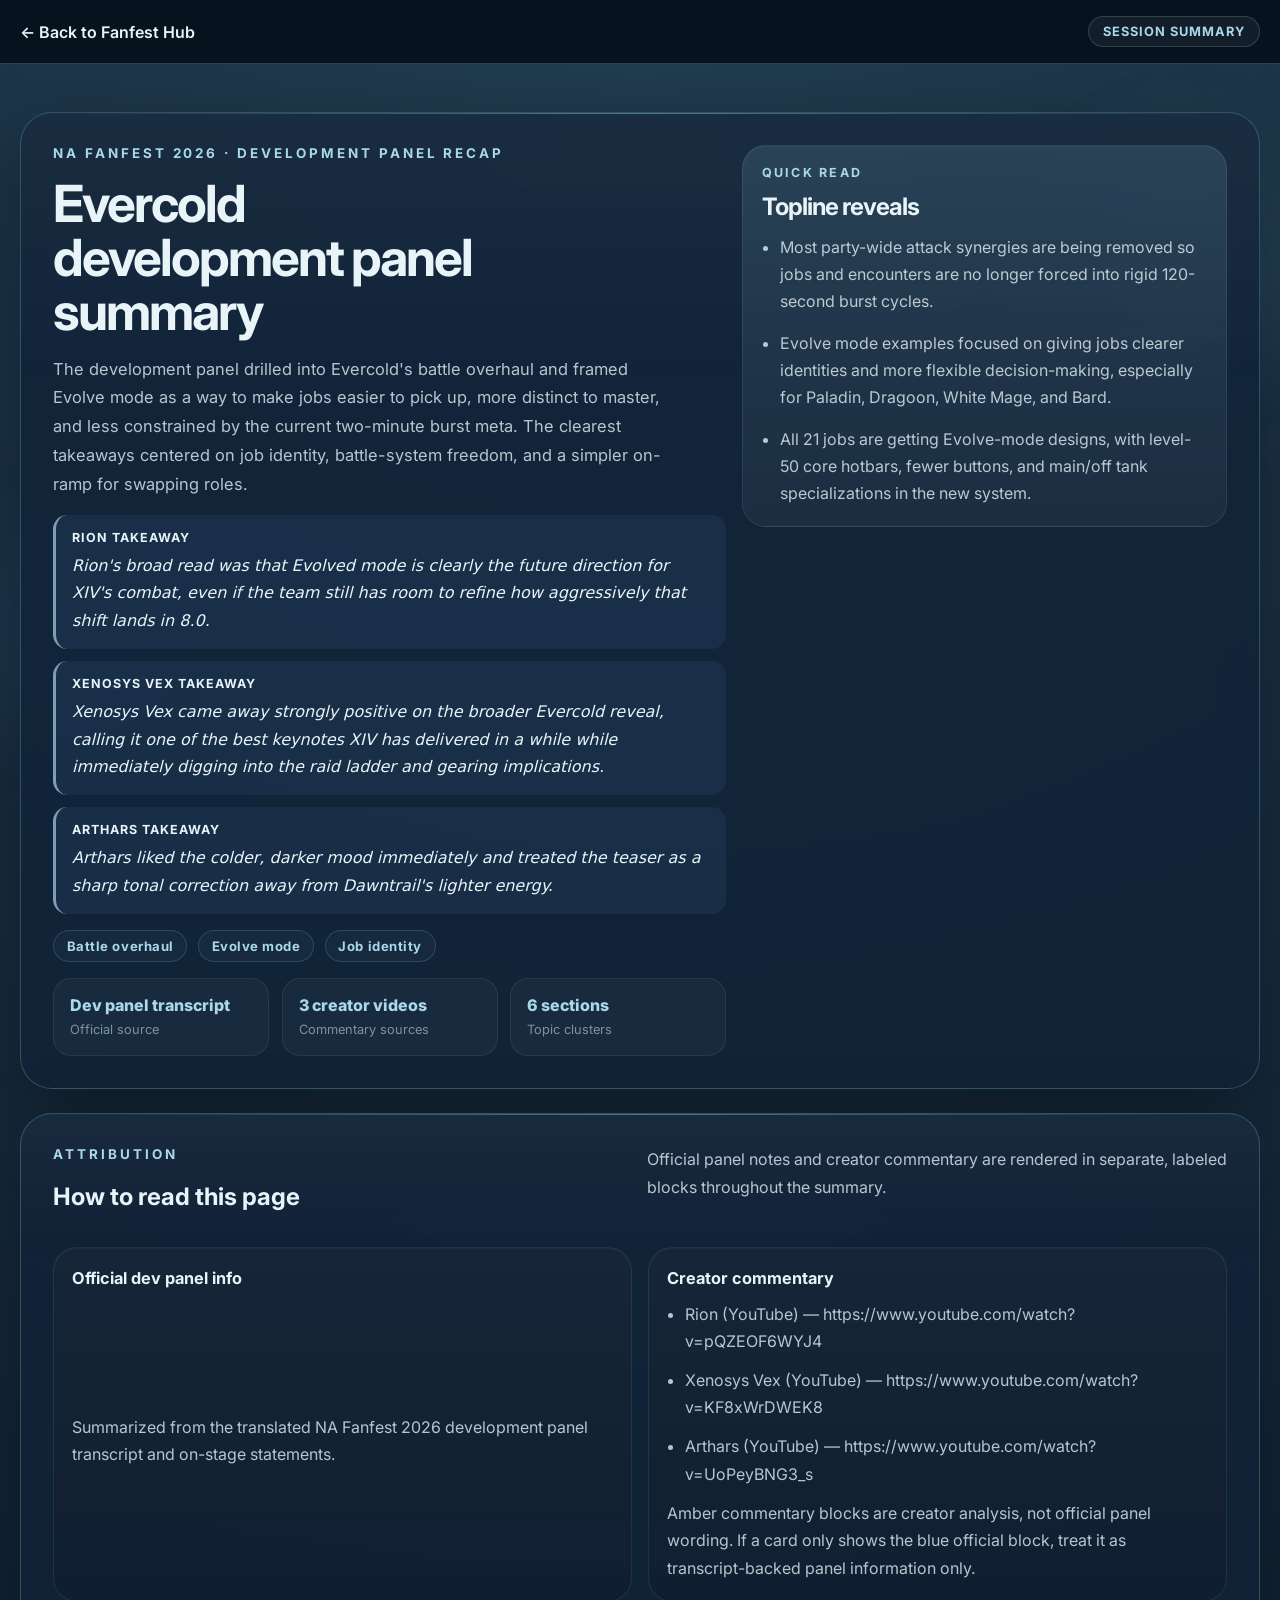
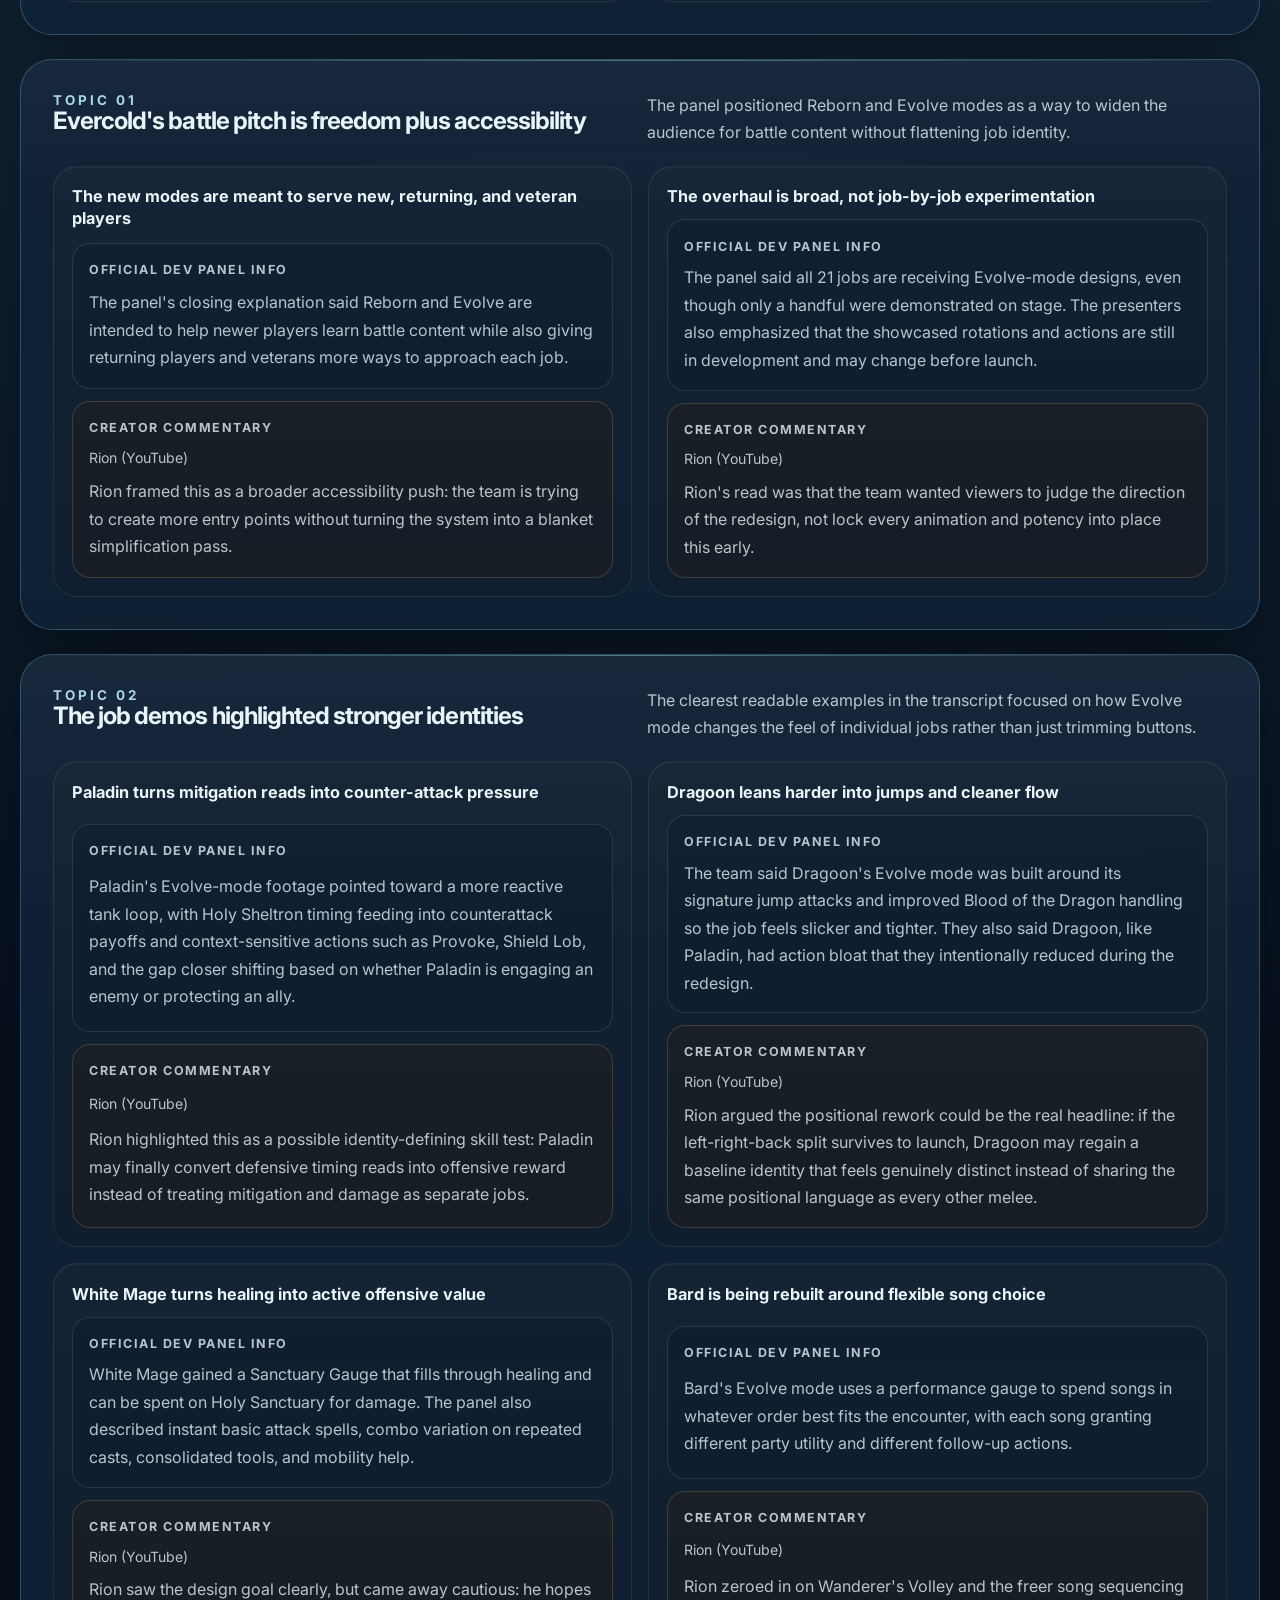
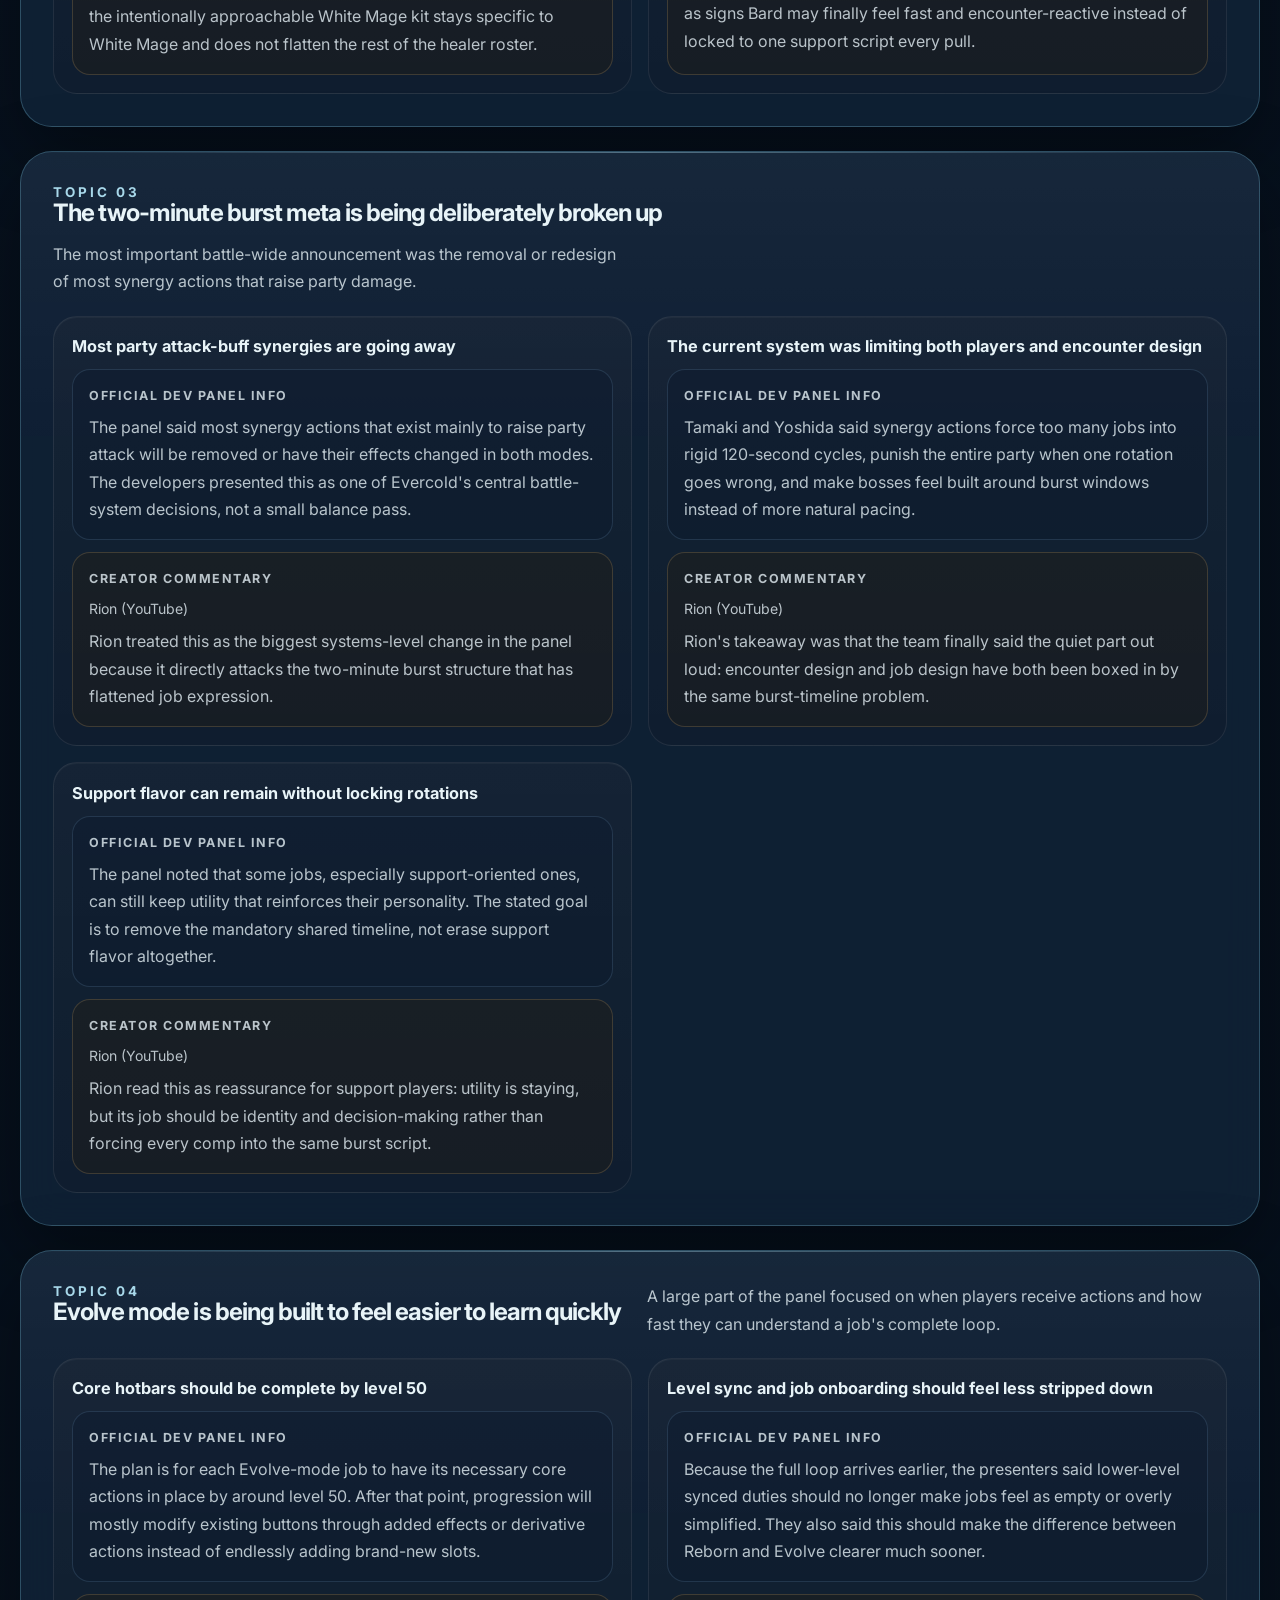
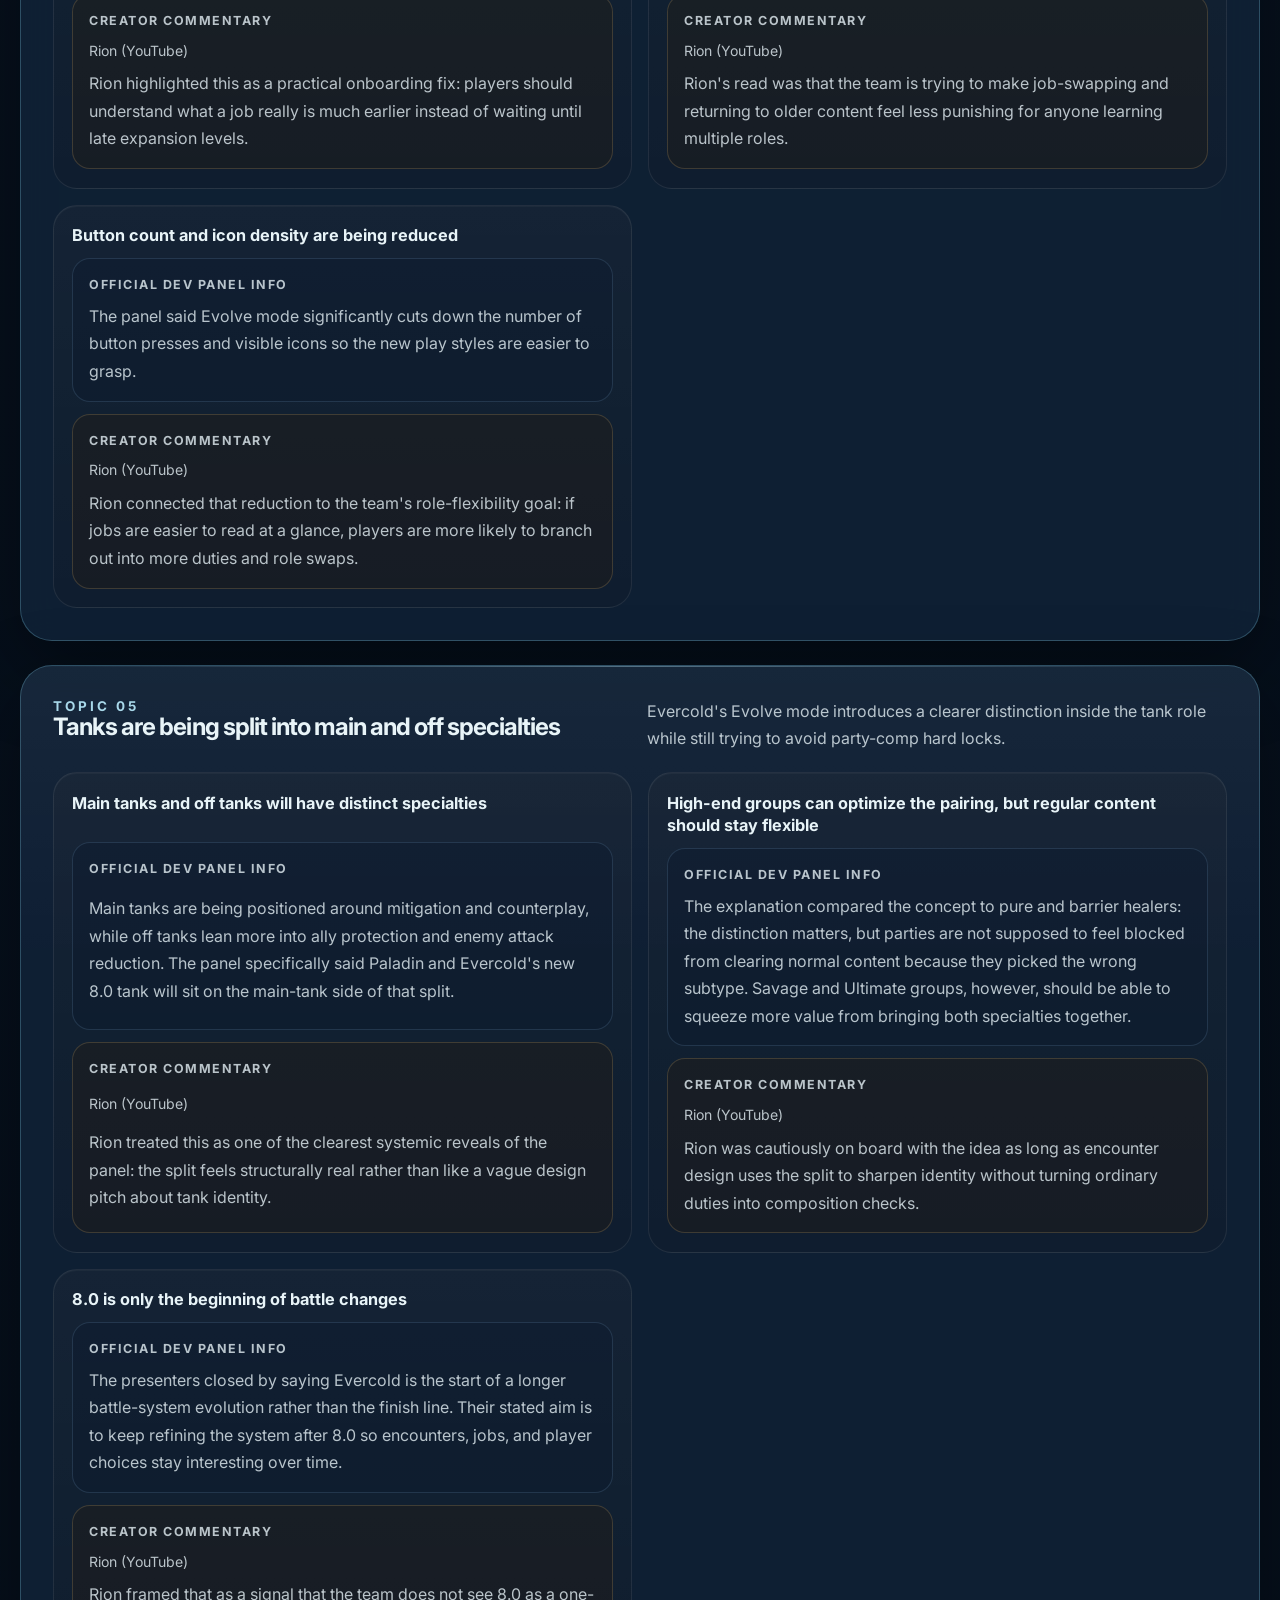
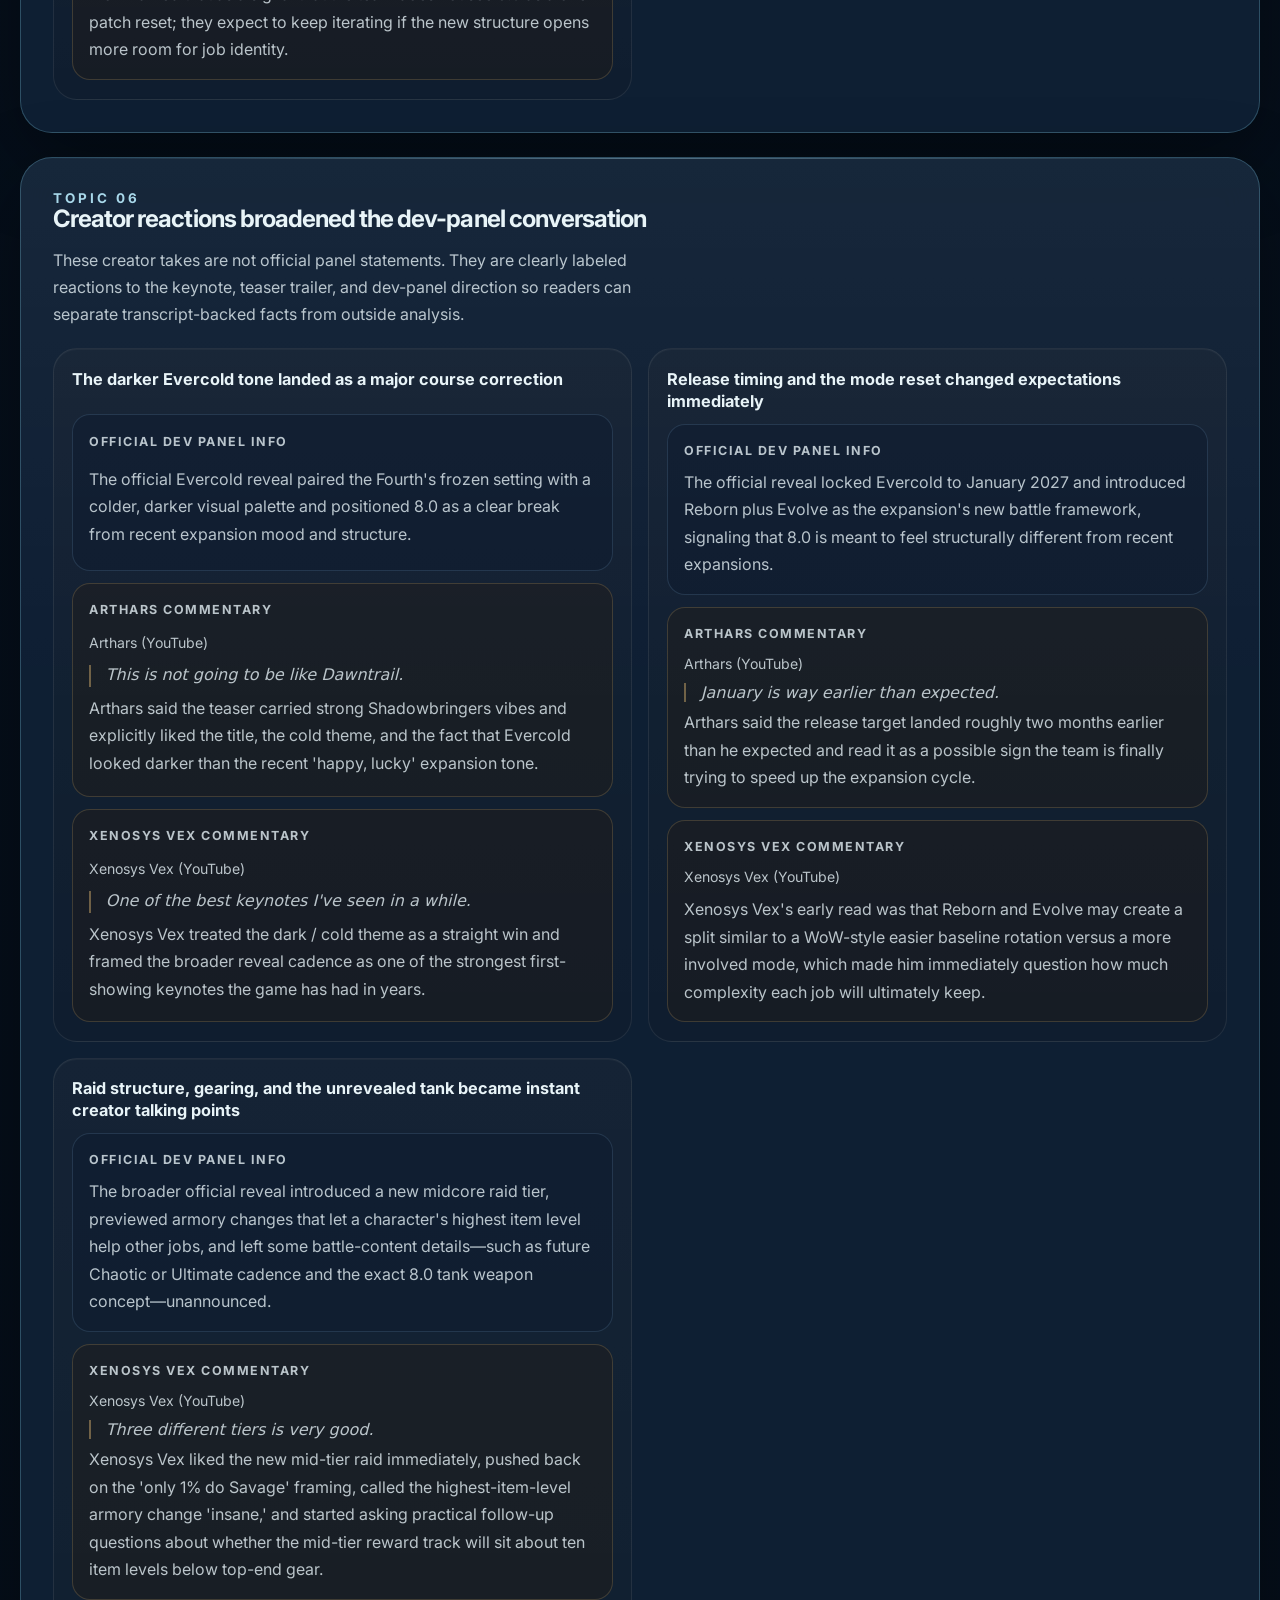
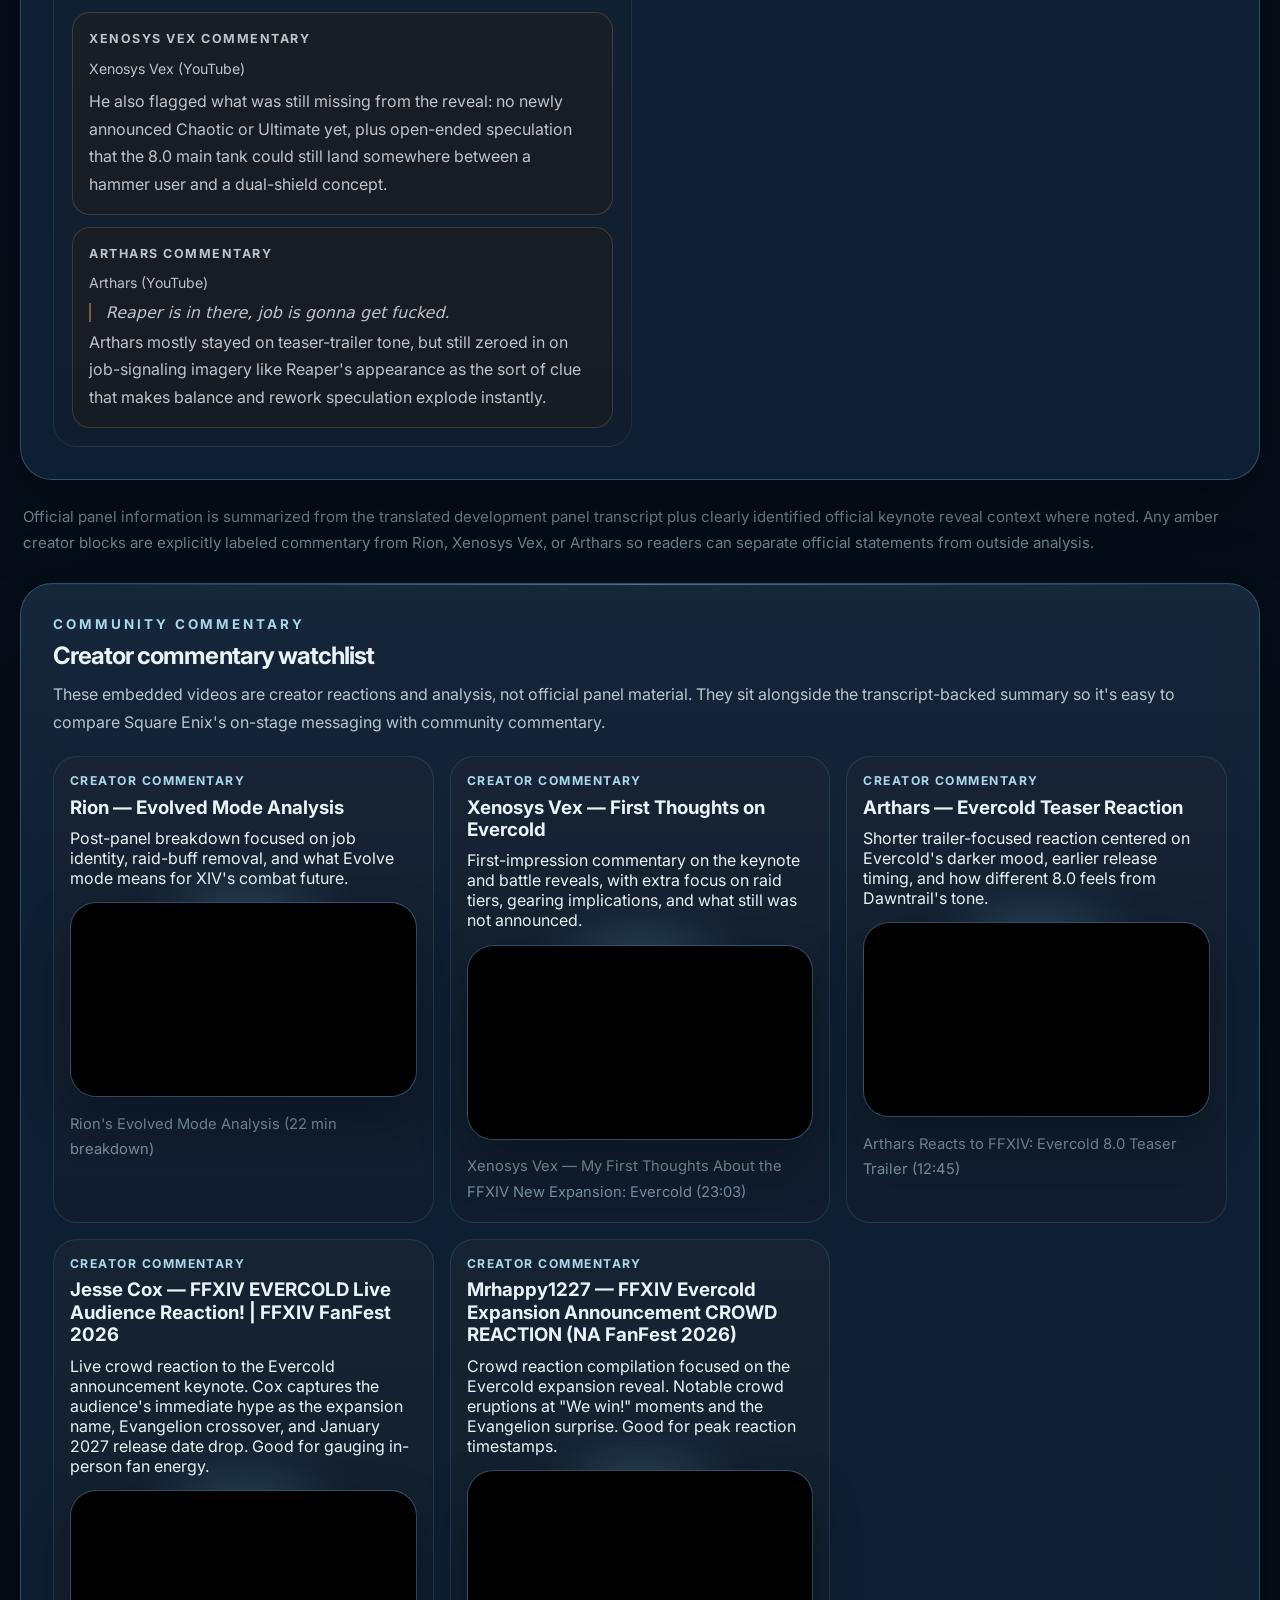
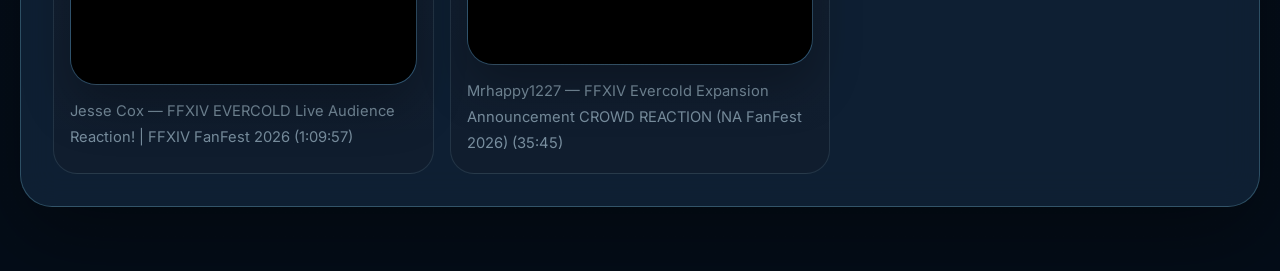
==== commit b1220c93: "feat: add Jesse Cox and Mrhappy creator commentary to dev panel" ====
--- a/dev-panel.html
+++ b/dev-panel.html
@@ -97,6 +97,48 @@
               </div>
               <p class="summary-video-callout__caption">Arthars Reacts to FFXIV: Evercold 8.0 Teaser Trailer (12:45)</p>
             </article>
+
+            <article class="summary-video-card">
+              <div class="summary-video-card__copy">
+                <p class="summary-video-card__eyebrow">Creator commentary</p>
+                <h3>Jesse Cox — FFXIV EVERCOLD Live Audience Reaction! | FFXIV FanFest 2026</h3>
+                <p>Live crowd reaction to the Evercold announcement keynote. Cox captures the audience's immediate hype as the expansion name, Evangelion crossover, and January 2027 release date drop. Good for gauging in-person fan energy.</p>
+              </div>
+              <div class="summary-video-callout__frame-wrap">
+                <div class="summary-video-callout__frame-shell">
+                  <iframe
+                    src="https://www.youtube.com/embed/jtFTNloka-c"
+                    title="FFXIV EVERCOLD Live Audience Reaction! | FFXIV FanFest 2026"
+                    loading="lazy"
+                    allow="accelerometer; autoplay; clipboard-write; encrypted-media; gyroscope; picture-in-picture; web-share"
+                    referrerpolicy="strict-origin-when-cross-origin"
+                    allowfullscreen
+                  ></iframe>
+                </div>
+              </div>
+              <p class="summary-video-callout__caption">Jesse Cox — FFXIV EVERCOLD Live Audience Reaction! | FFXIV FanFest 2026 (1:09:57)</p>
+            </article>
+
+            <article class="summary-video-card">
+              <div class="summary-video-card__copy">
+                <p class="summary-video-card__eyebrow">Creator commentary</p>
+                <h3>Mrhappy1227 — FFXIV Evercold Expansion Announcement CROWD REACTION (NA FanFest 2026)</h3>
+                <p>Crowd reaction compilation focused on the Evercold expansion reveal. Notable crowd eruptions at "We win!" moments and the Evangelion surprise. Good for peak reaction timestamps.</p>
+              </div>
+              <div class="summary-video-callout__frame-wrap">
+                <div class="summary-video-callout__frame-shell">
+                  <iframe
+                    src="https://www.youtube.com/embed/sjydQ56wXqg"
+                    title="FFXIV Evercold Expansion Announcement CROWD REACTION (NA FanFest 2026)"
+                    loading="lazy"
+                    allow="accelerometer; autoplay; clipboard-write; encrypted-media; gyroscope; picture-in-picture; web-share"
+                    referrerpolicy="strict-origin-when-cross-origin"
+                    allowfullscreen
+                  ></iframe>
+                </div>
+              </div>
+              <p class="summary-video-callout__caption">Mrhappy1227 — FFXIV Evercold Expansion Announcement CROWD REACTION (NA FanFest 2026) (35:45)</p>
+            </article>
           </div>
         </section>
       </main>
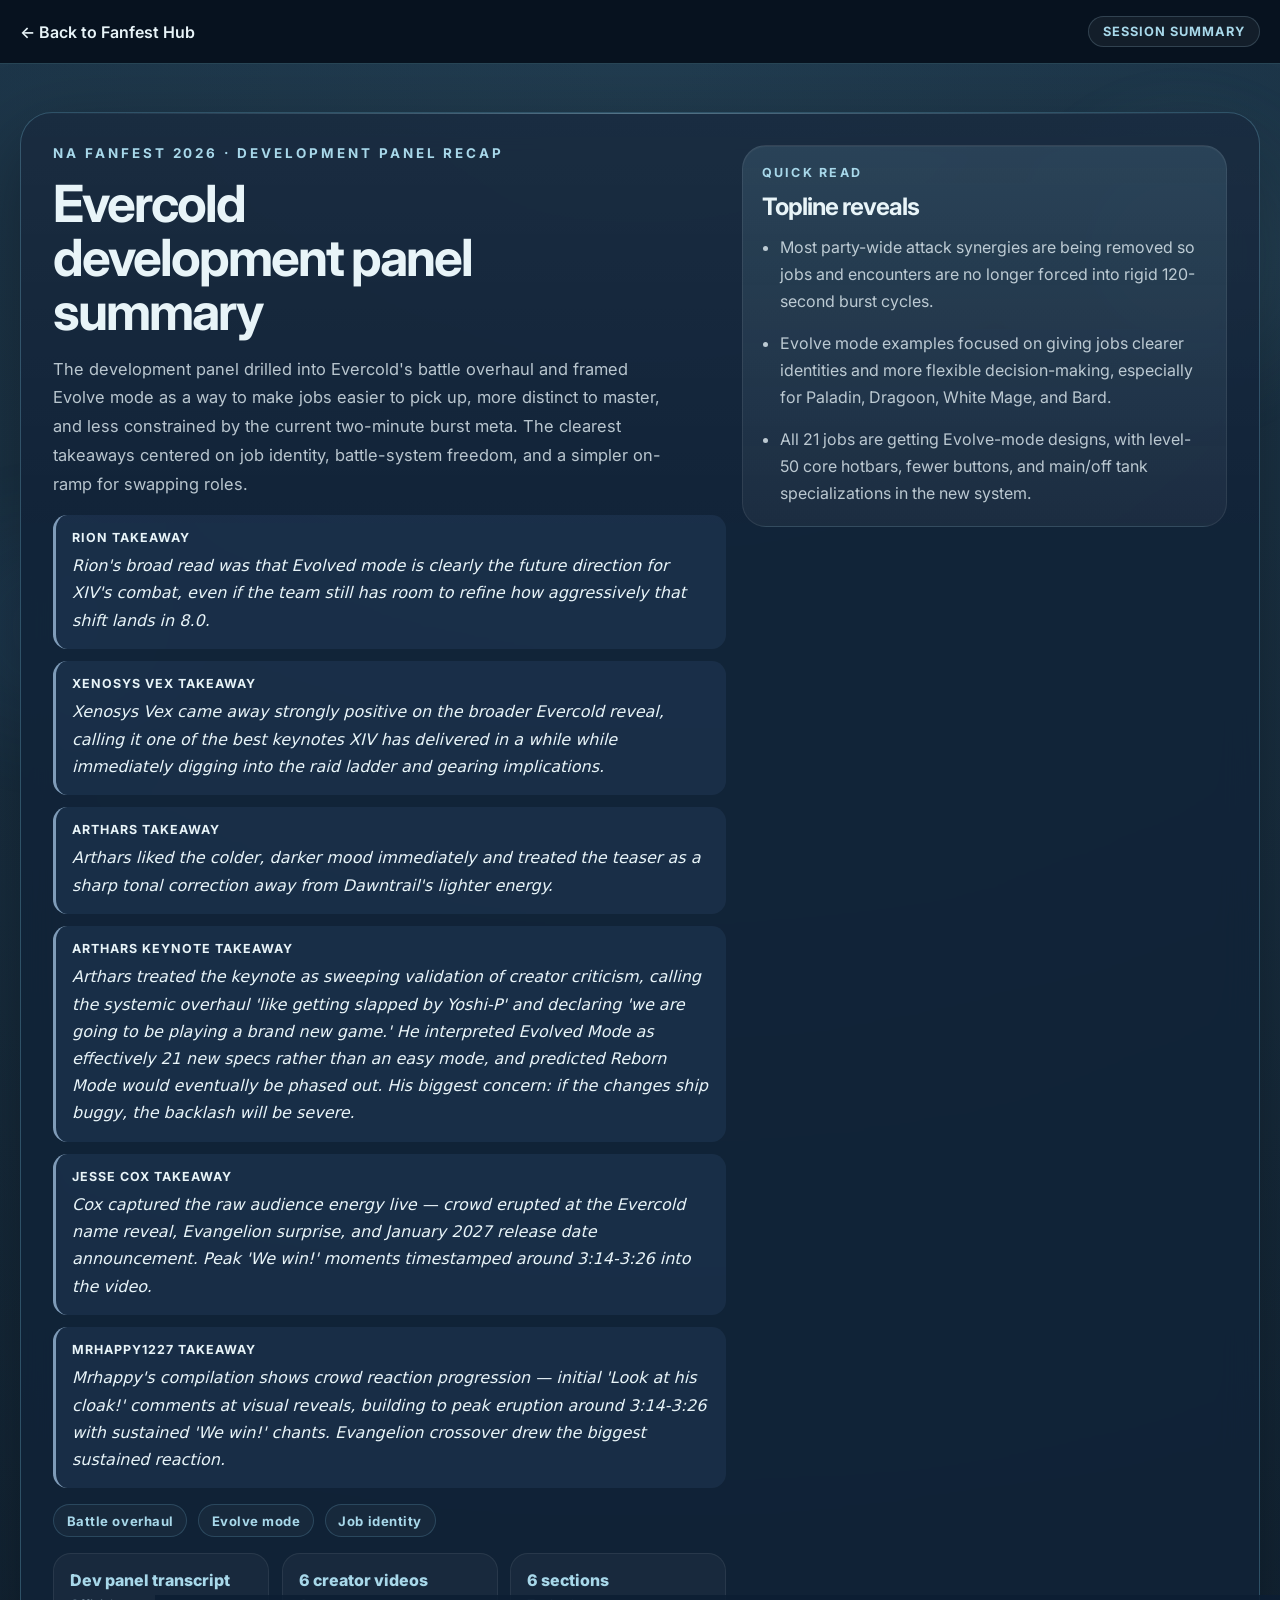
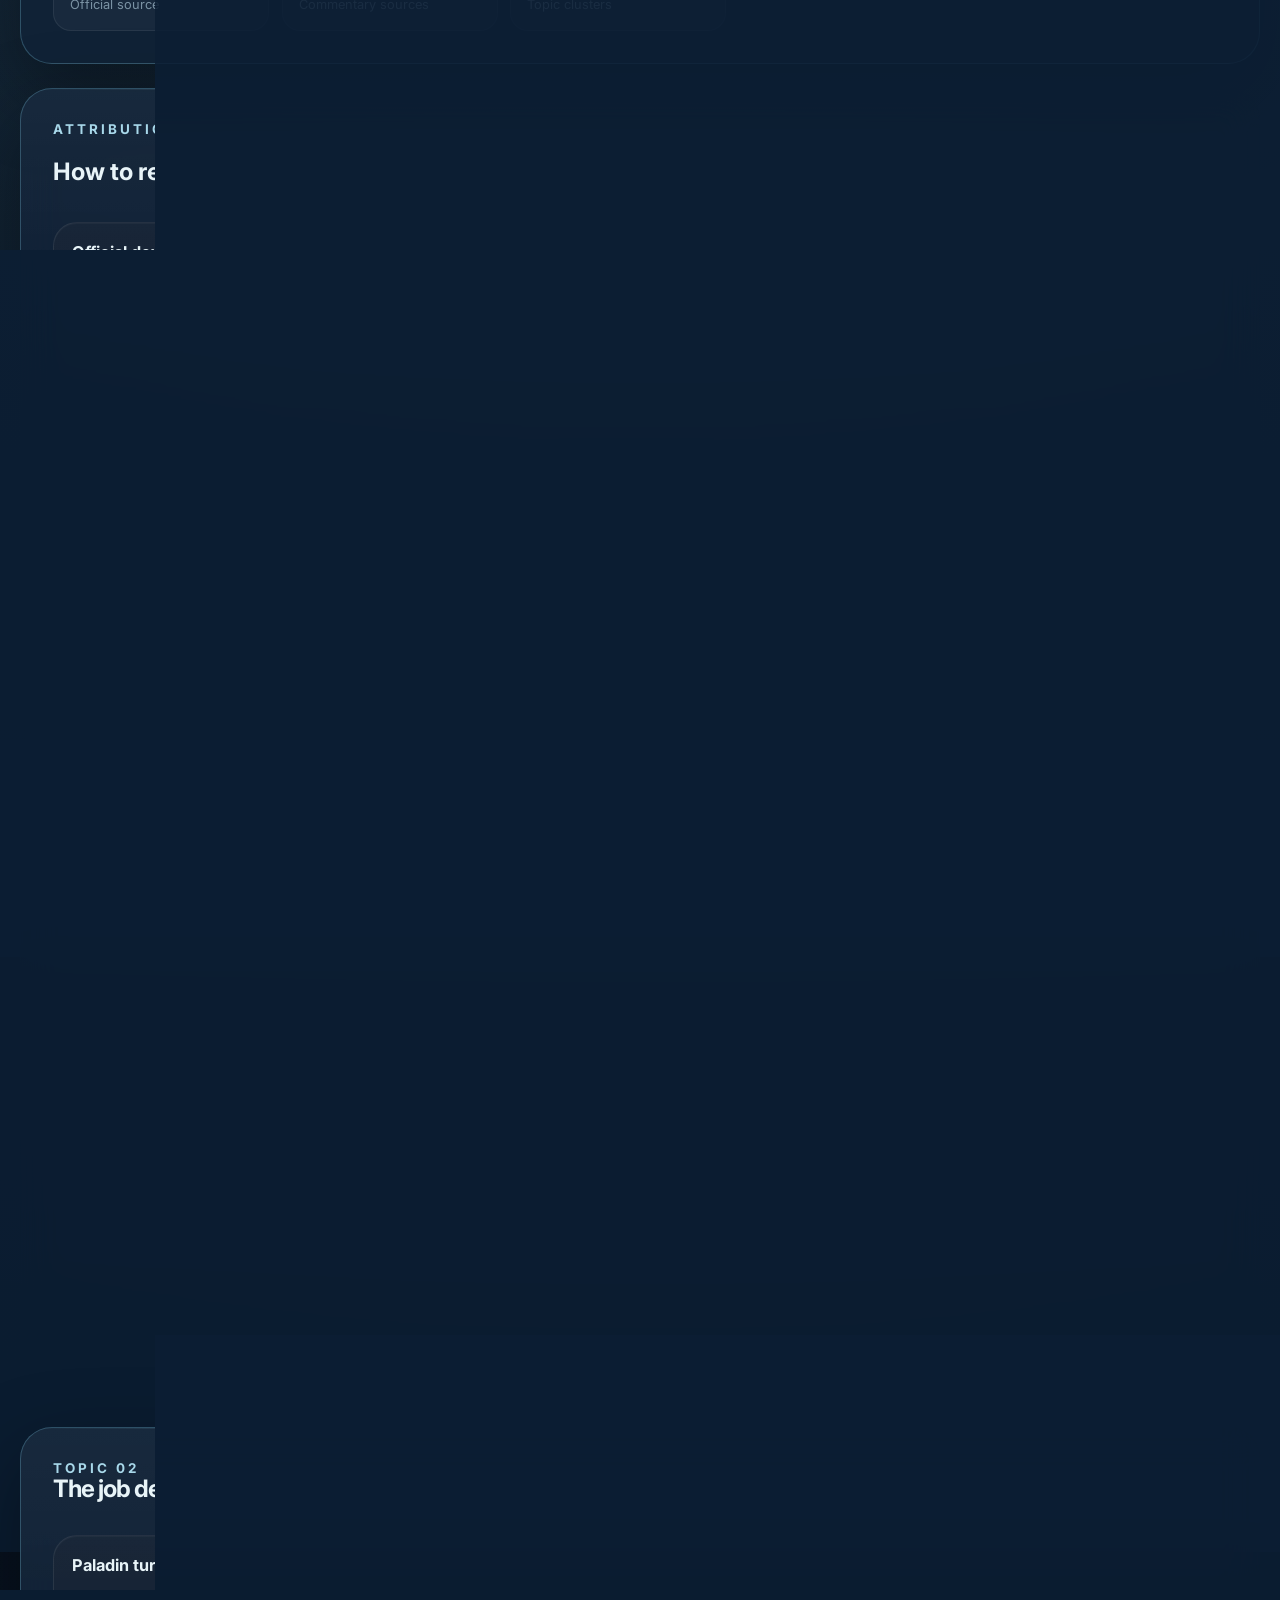
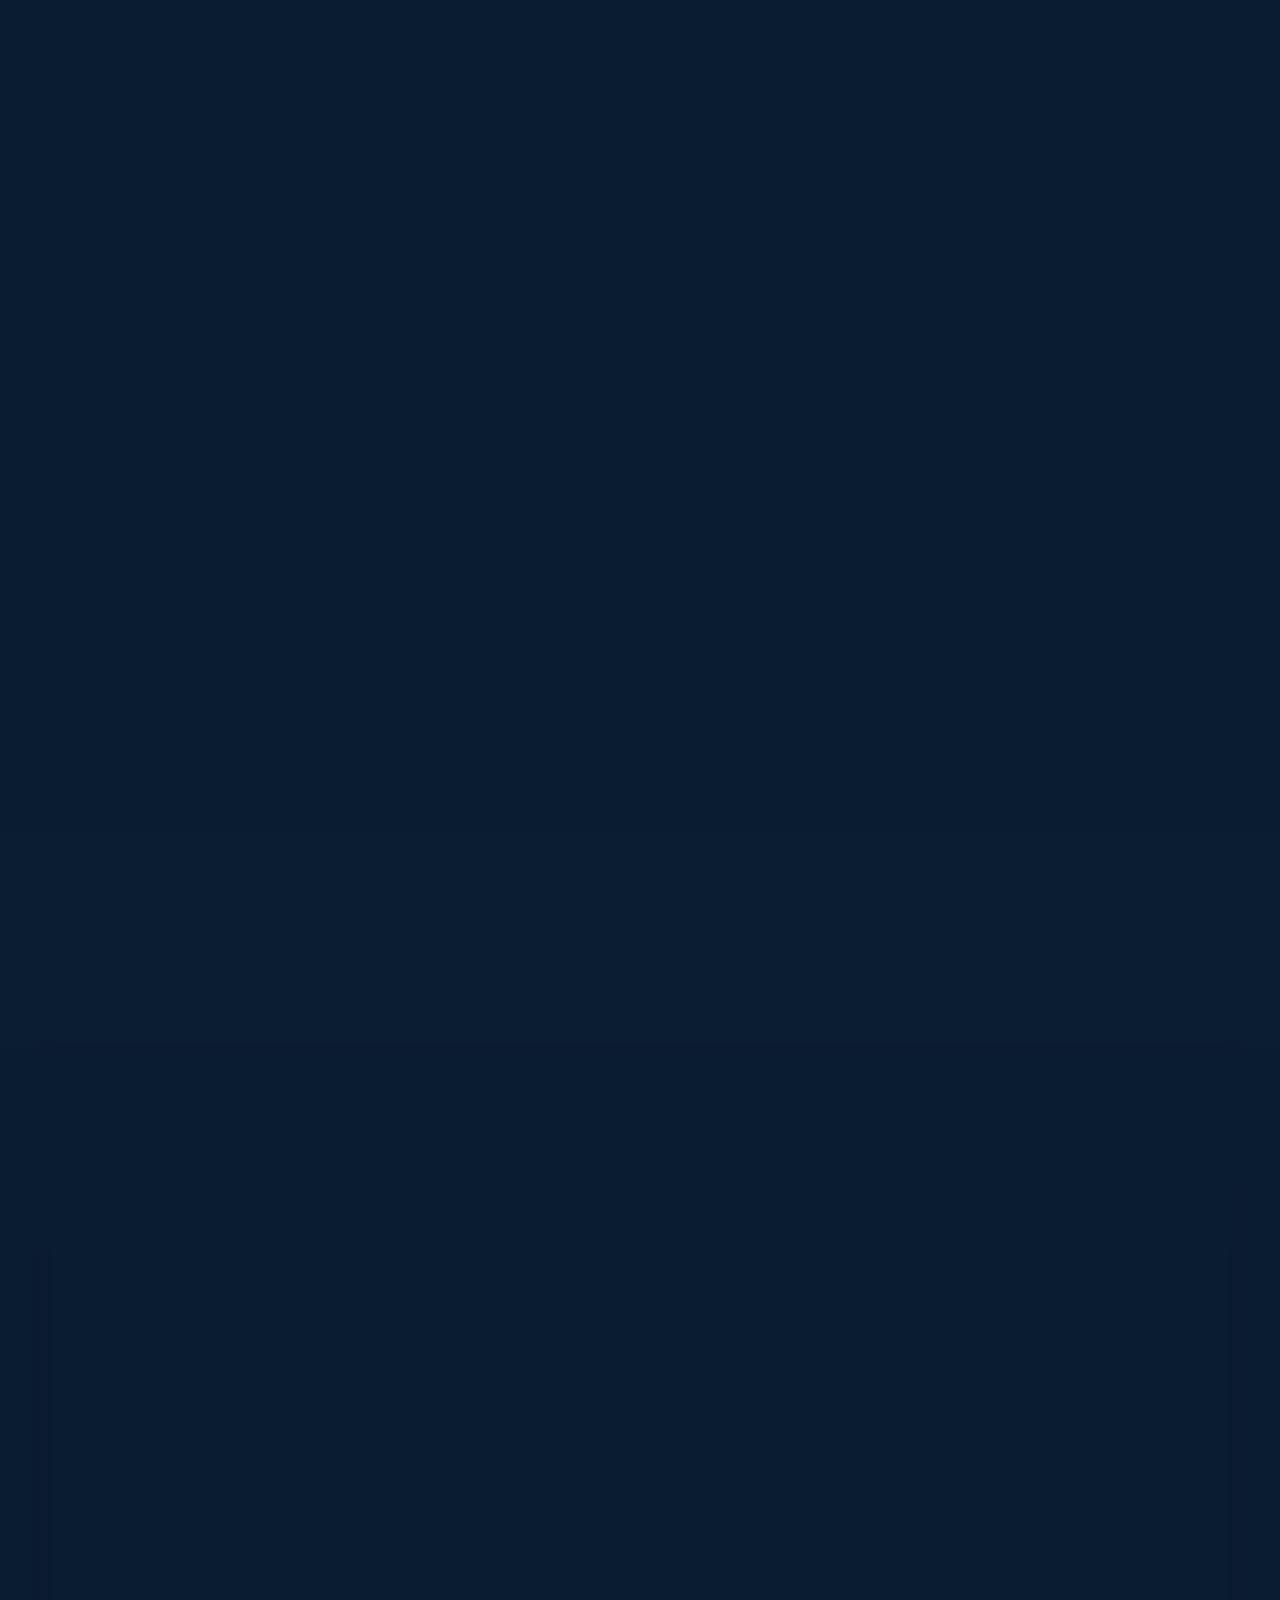
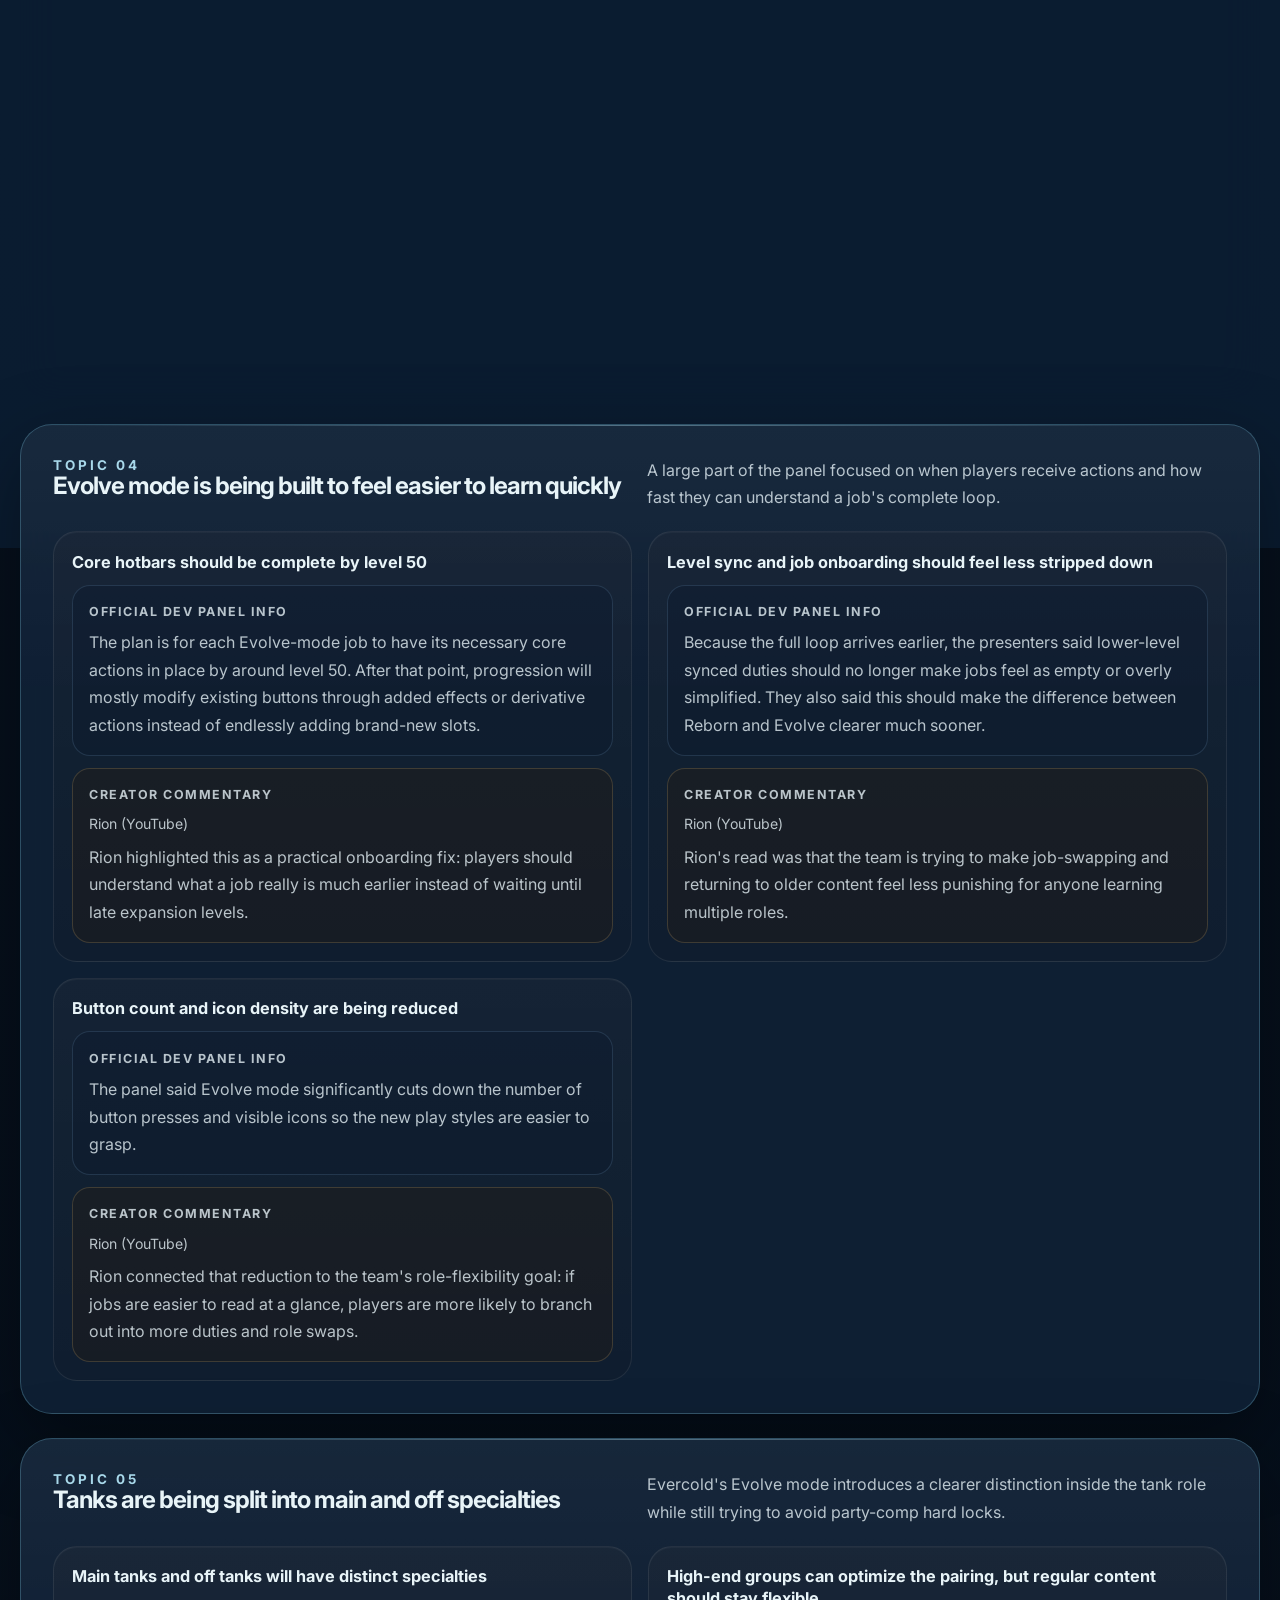
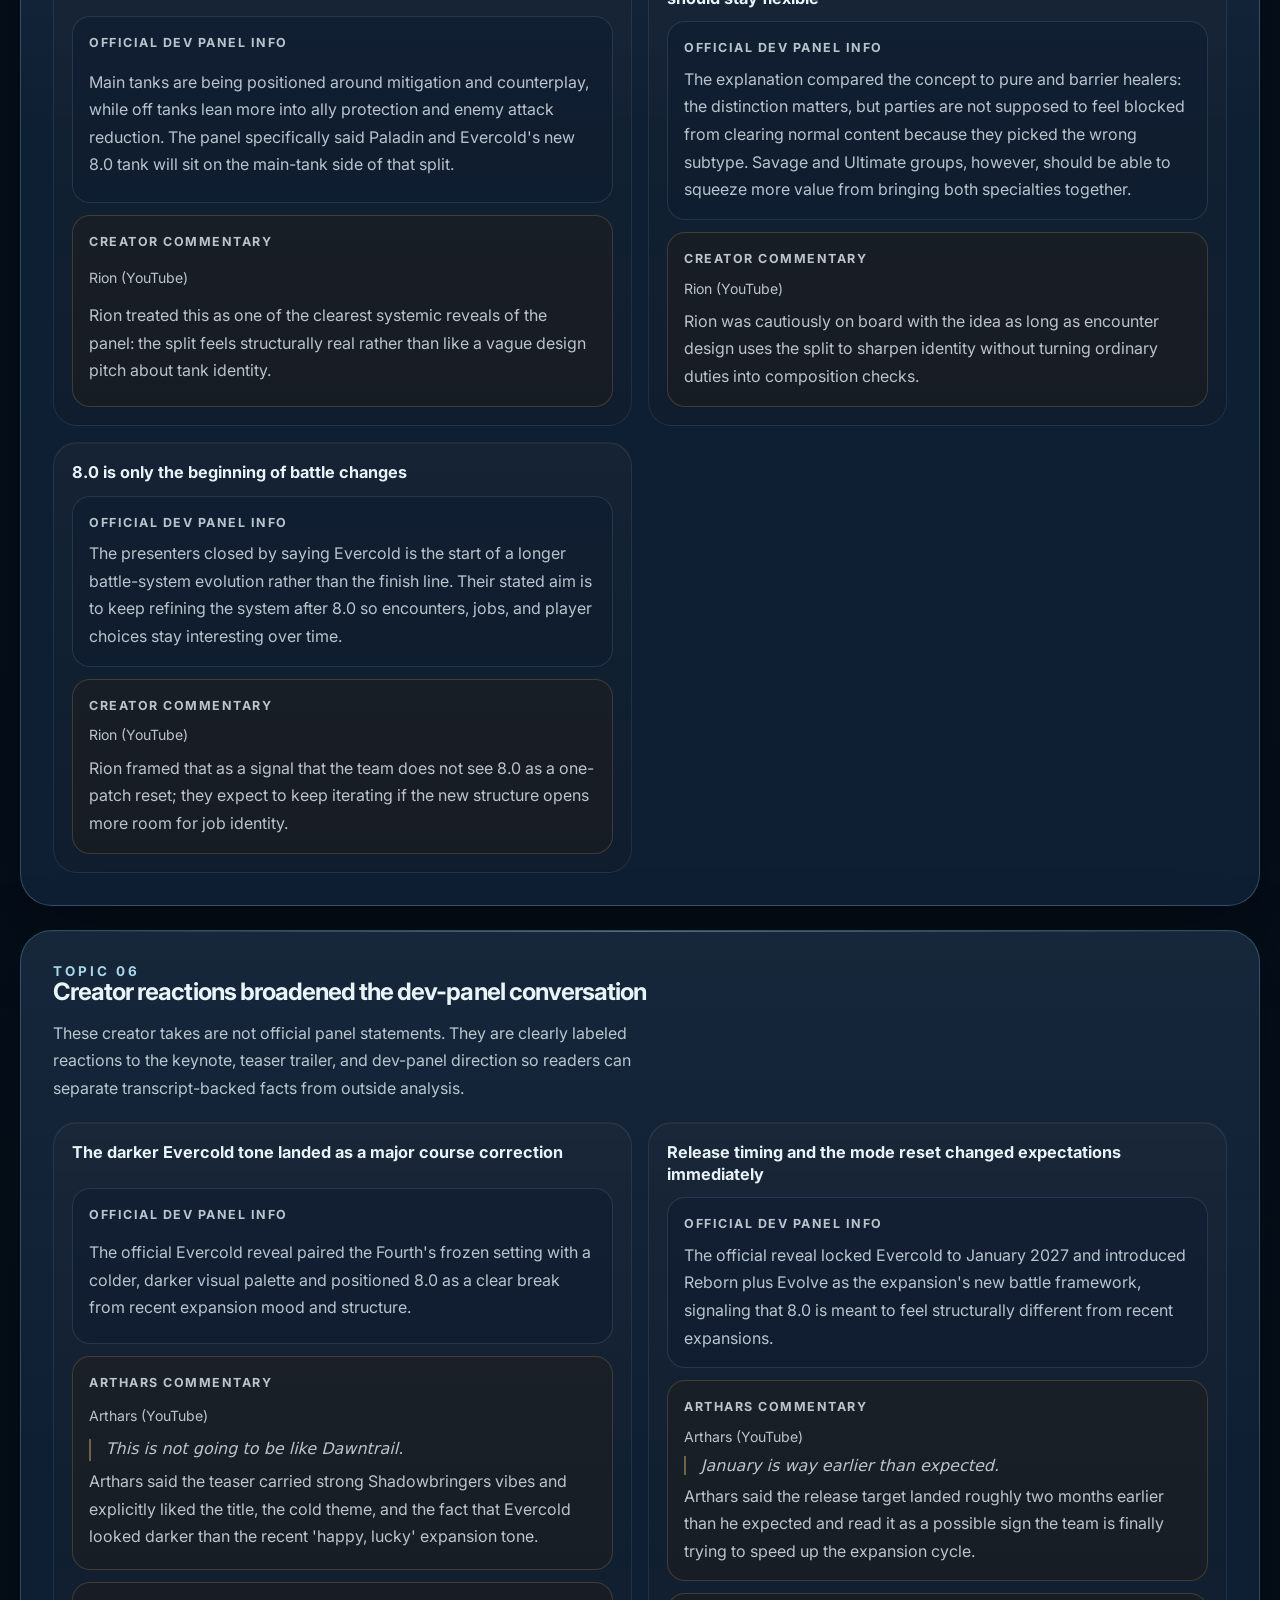
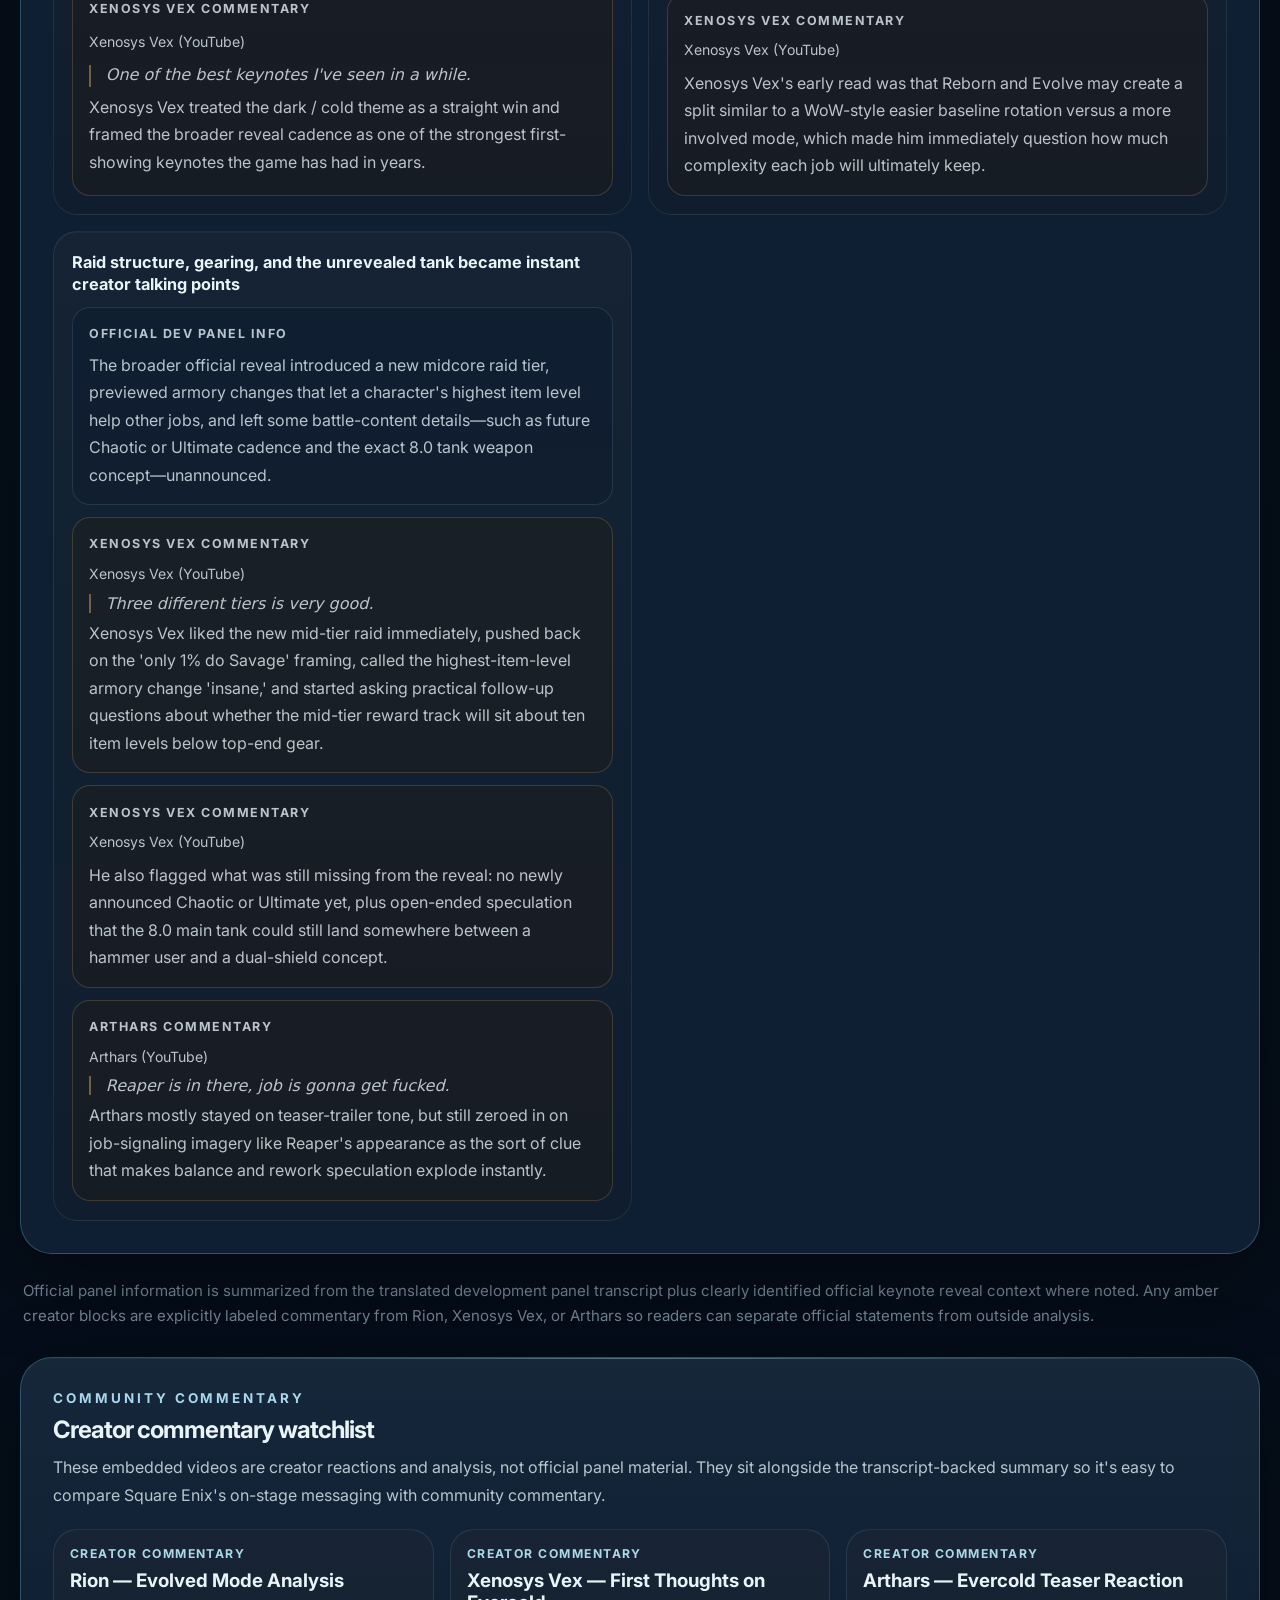
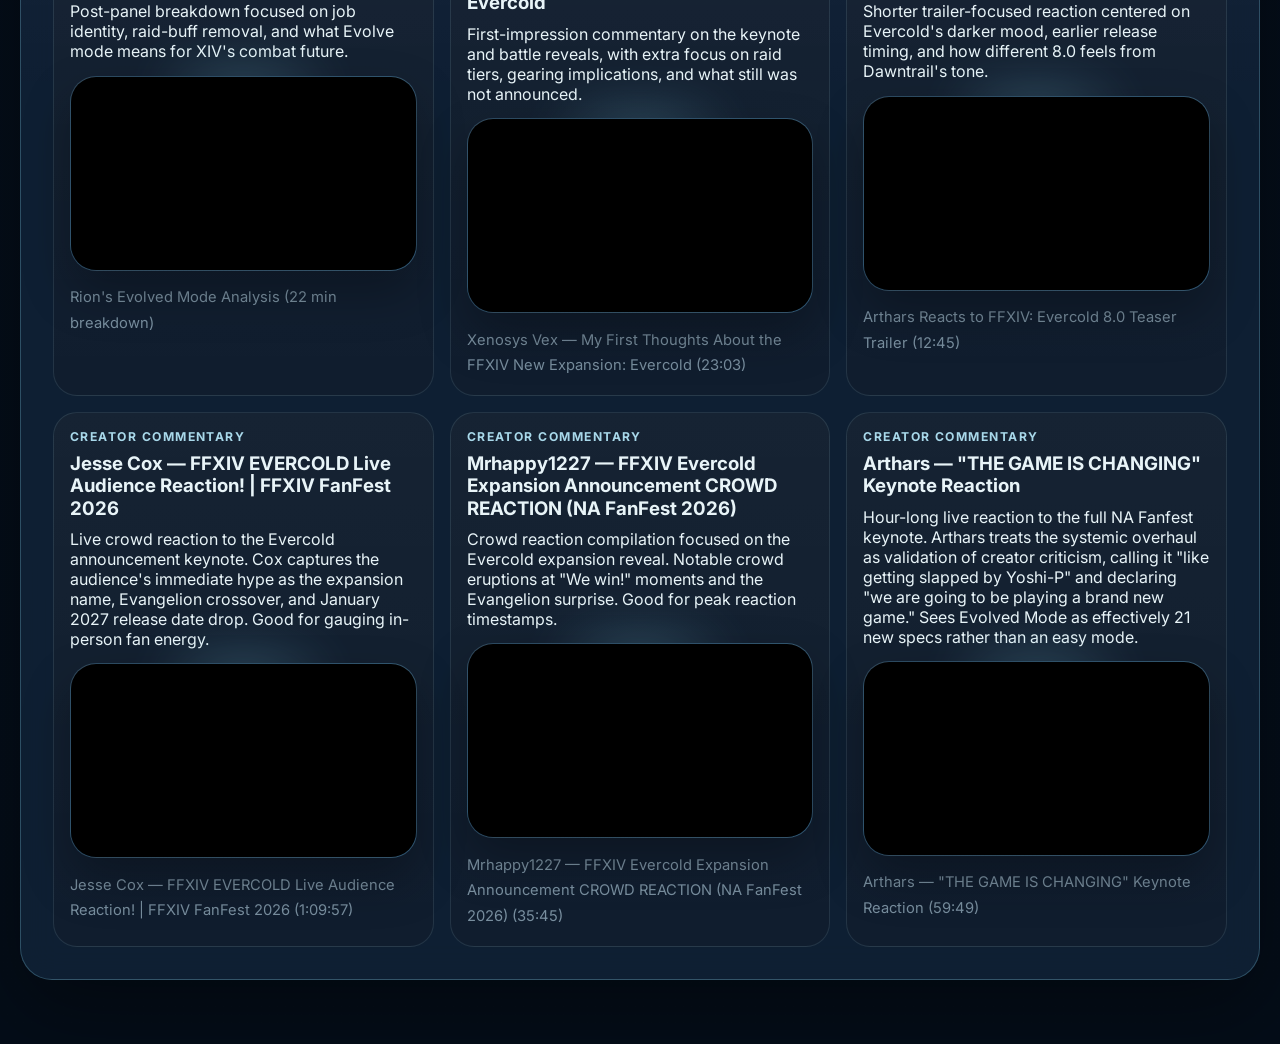
==== commit c7293fe5: "feat: add Arthars keynote commentary — full NA Fanfest reaction and Evolved Mode analysis" ====
--- a/dev-panel.html
+++ b/dev-panel.html
@@ -139,6 +139,27 @@
               </div>
               <p class="summary-video-callout__caption">Mrhappy1227 — FFXIV Evercold Expansion Announcement CROWD REACTION (NA FanFest 2026) (35:45)</p>
             </article>
+            <article class="summary-video-card">
+              <div class="summary-video-card__copy">
+                <p class="summary-video-card__eyebrow">Creator commentary</p>
+                <h3>Arthars — "THE GAME IS CHANGING" Keynote Reaction</h3>
+                <p>Hour-long live reaction to the full NA Fanfest keynote. Arthars treats the systemic overhaul as validation of creator criticism, calling it "like getting slapped by Yoshi-P" and declaring "we are going to be playing a brand new game." Sees Evolved Mode as effectively 21 new specs rather than an easy mode.</p>
+              </div>
+              <div class="summary-video-callout__frame-wrap">
+                <div class="summary-video-callout__frame-shell">
+                  <iframe
+                    src="https://www.youtube.com/embed/aVUGr4S_iTs"
+                    title="Arthars Reacts LIVE to FFXIV Evercold's first keynote - NA Fan Fest 2026"
+                    loading="lazy"
+                    allow="accelerometer; autoplay; clipboard-write; encrypted-media; gyroscope; picture-in-picture; web-share"
+                    referrerpolicy="strict-origin-when-cross-origin"
+                    allowfullscreen
+                  ></iframe>
+                </div>
+              </div>
+              <p class="summary-video-callout__caption">Arthars — "THE GAME IS CHANGING" Keynote Reaction (59:49)</p>
+            </article>
+            <!-- OMO_INTERNAL_INITIATOR -->
           </div>
         </section>
       </main>
